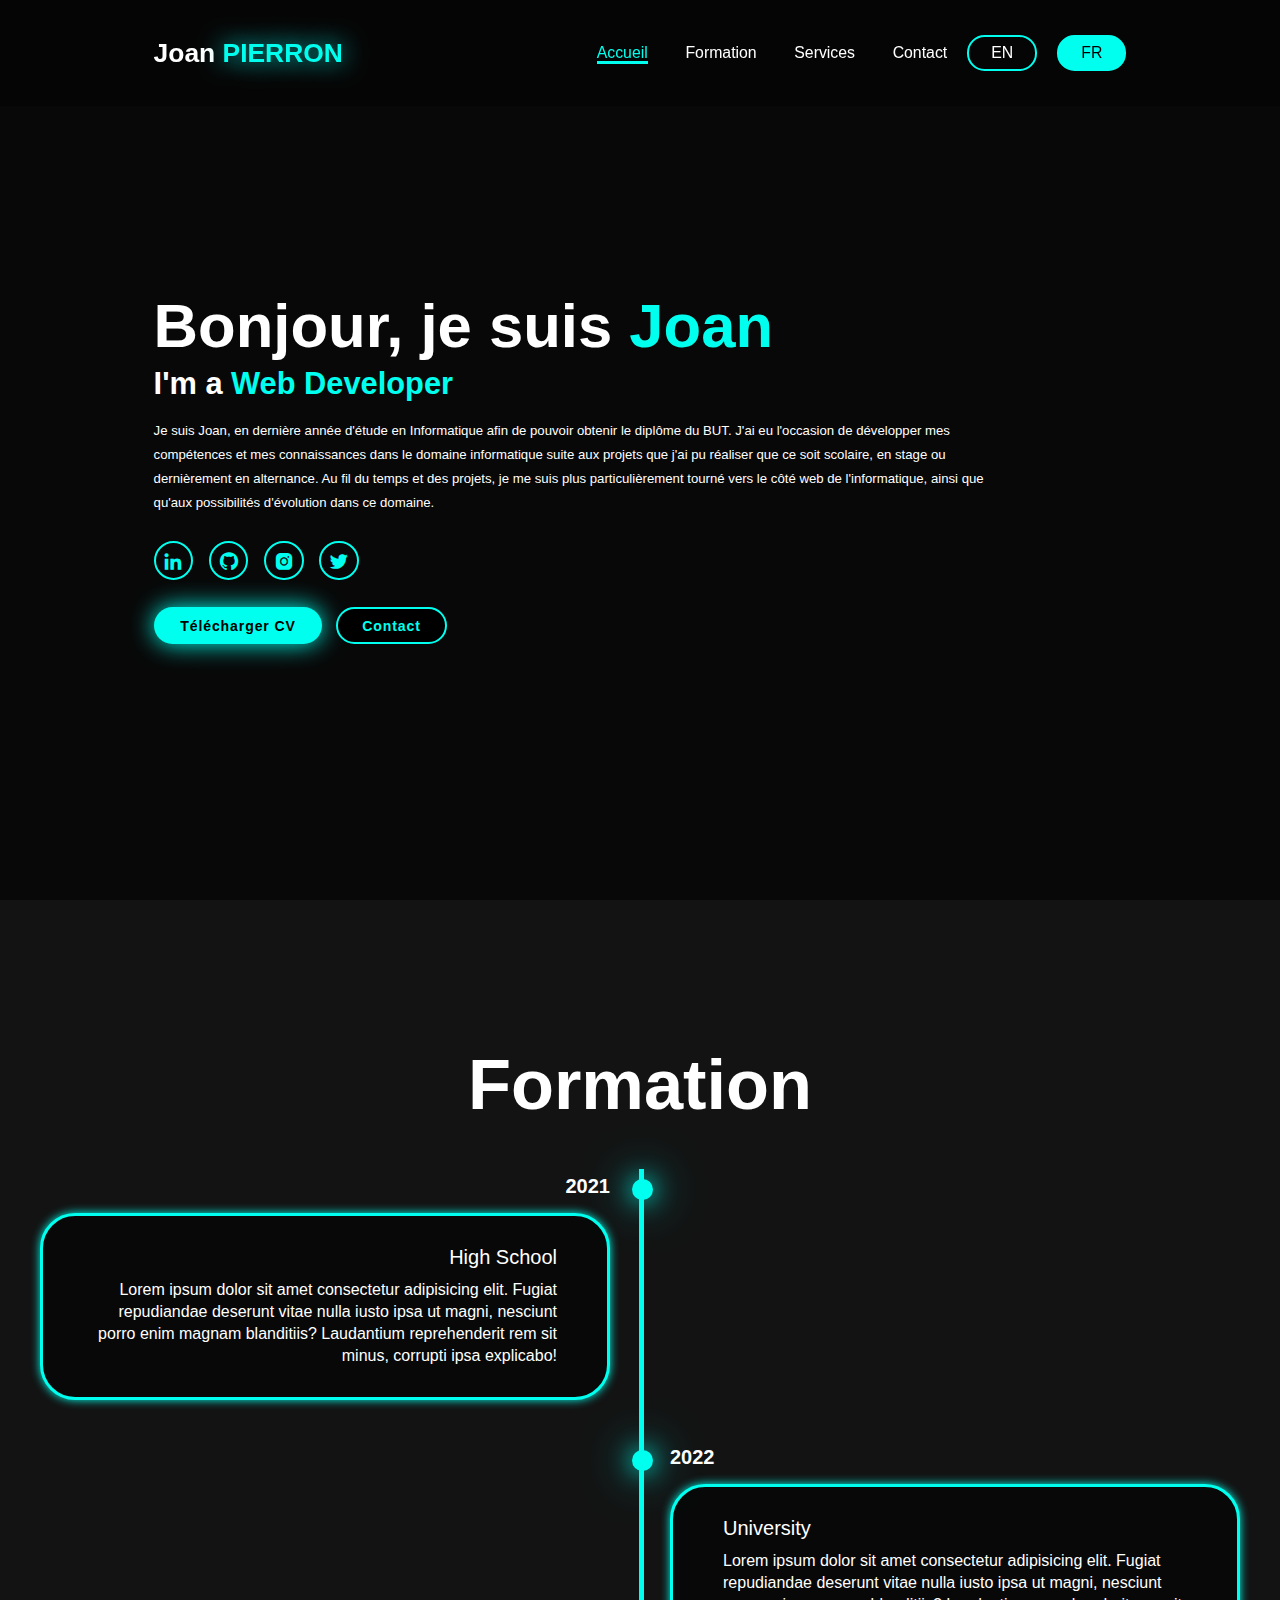
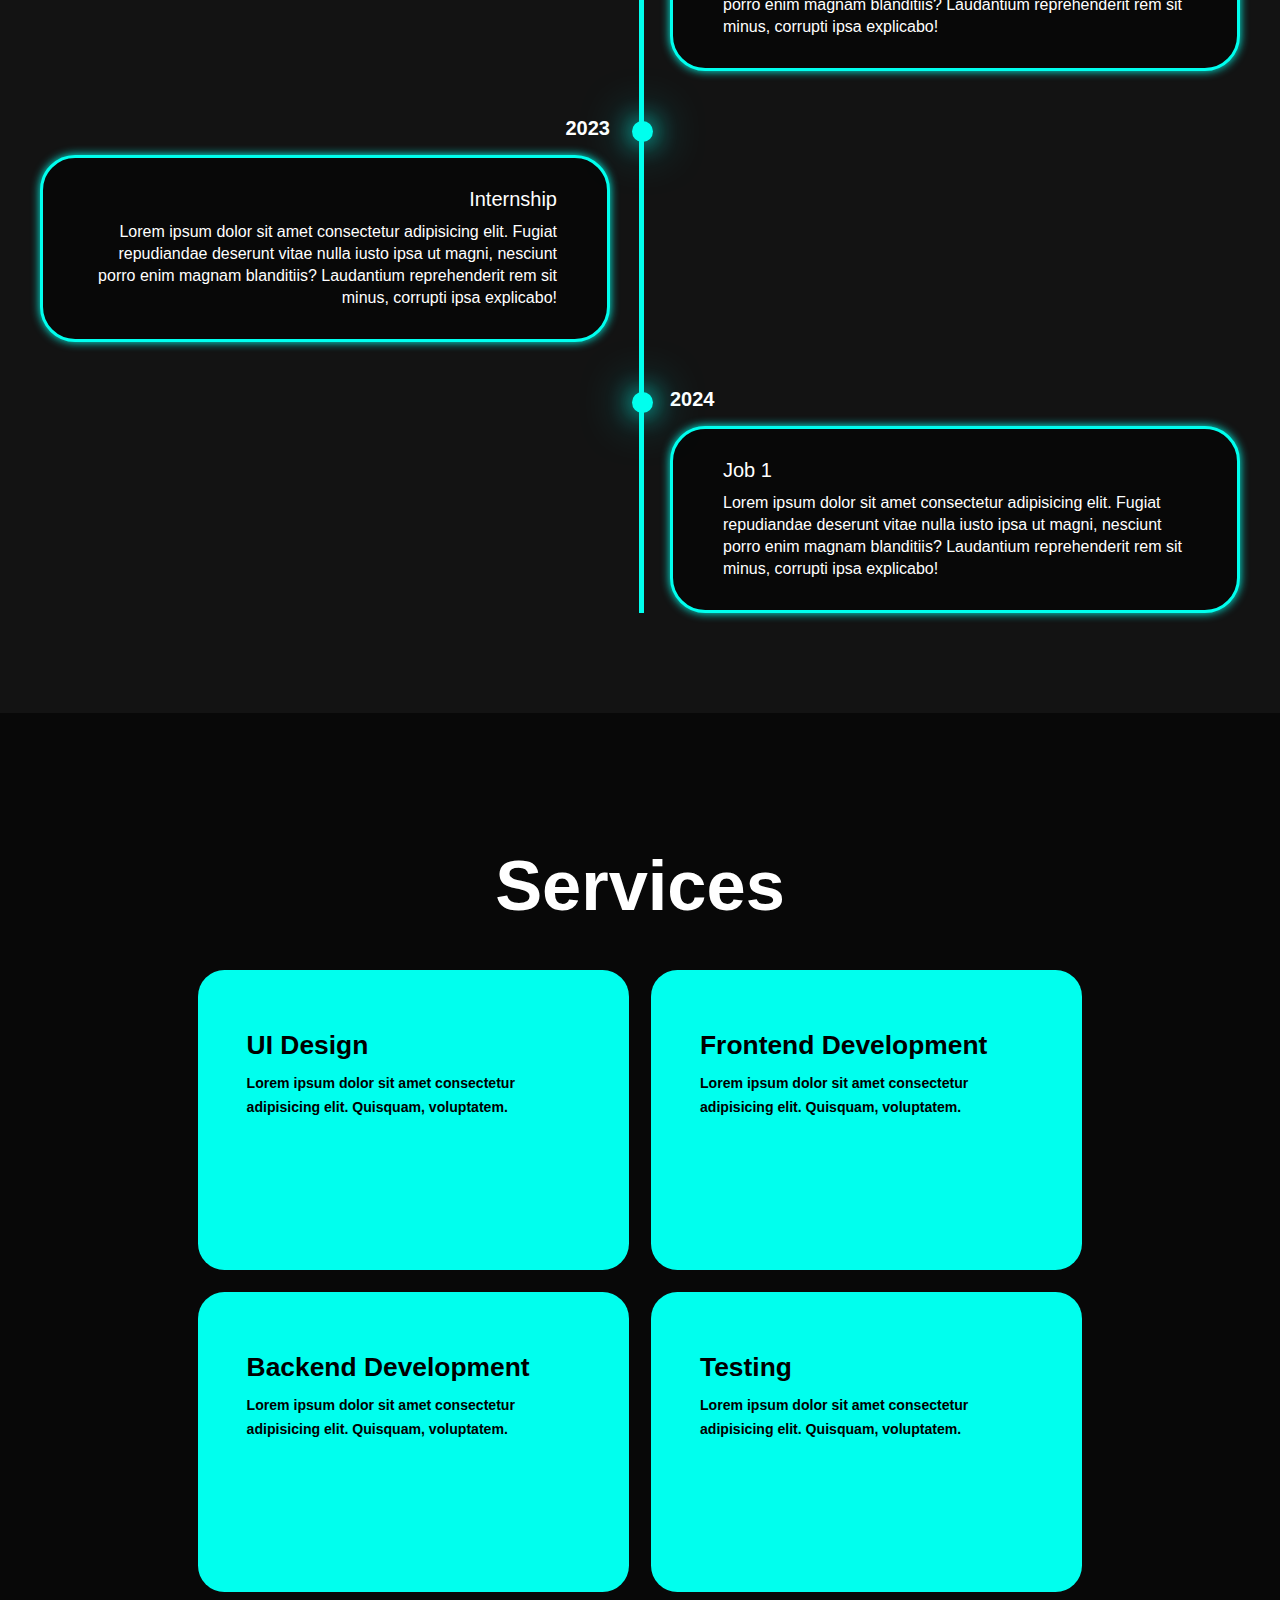
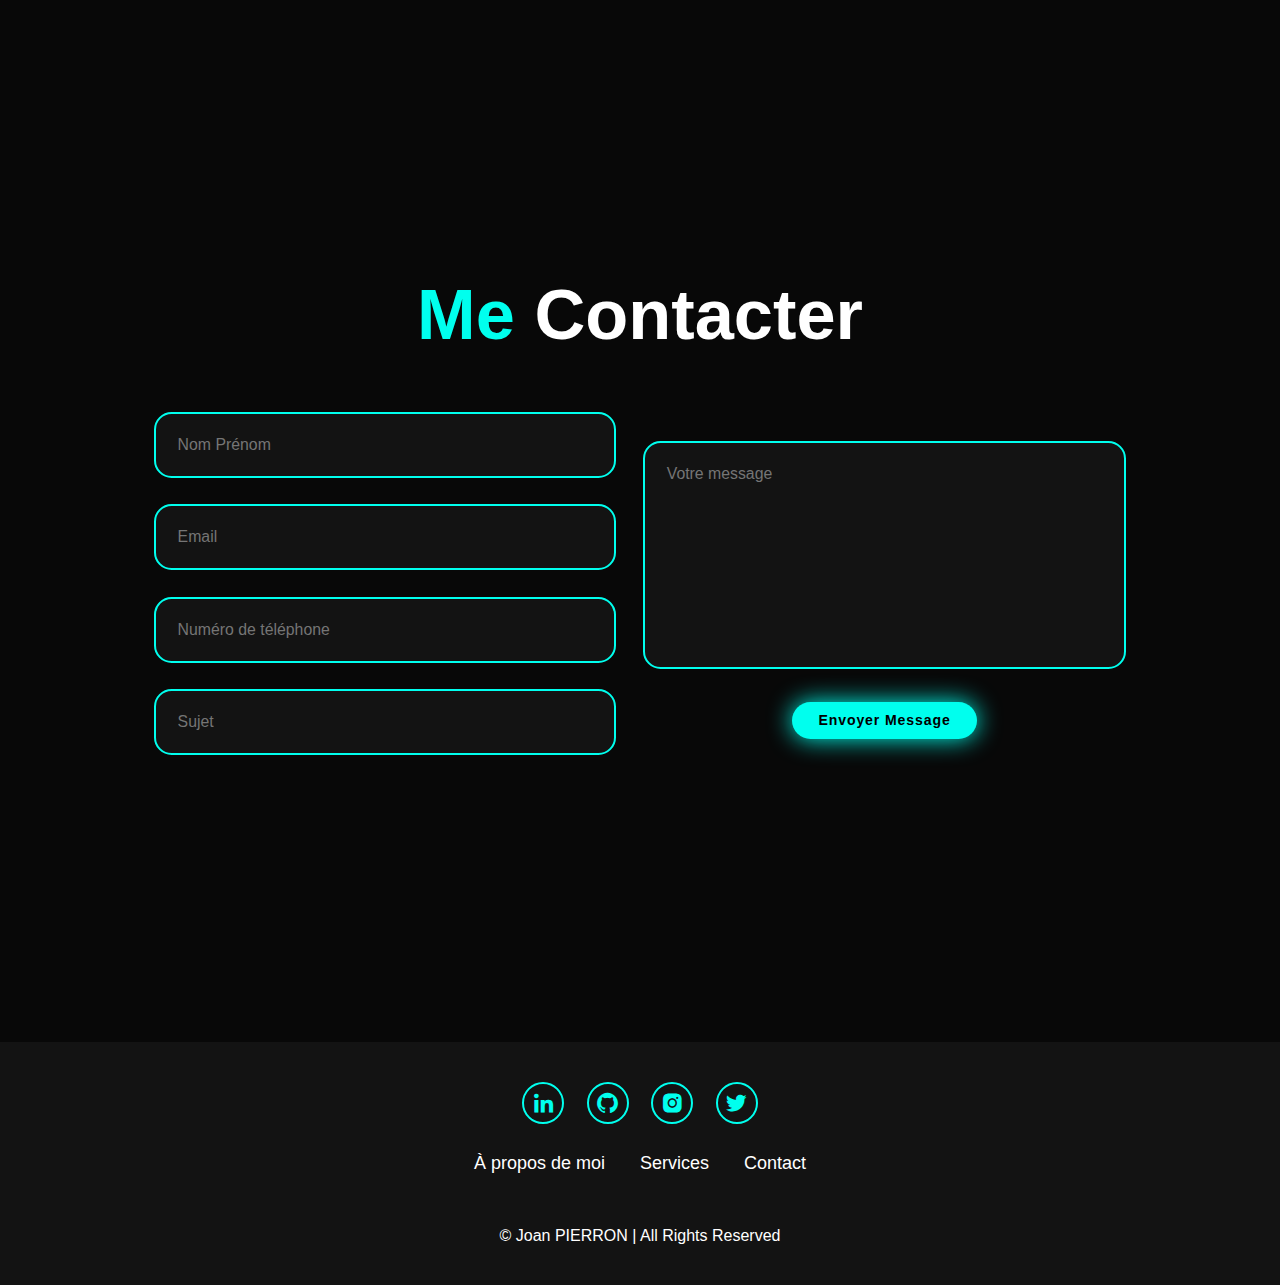
==== index-fr.html @ 2f76f4e3 "the portfolio" ====
<!DOCTYPE html>
<html lang="fr">
<head>
    <meta charset="UTF-8">
    <meta name="viewport" content="width=device-width, initial-scale=1.0">
    <title>Portfolio Joan PIERRON</title>
    <link rel="stylesheet" href="style.css">
    <link href='https://unpkg.com/boxicons@2.1.4/css/boxicons.min.css' rel='stylesheet'>
</head>
<body>

    <header class="header">
        <a href="#home" class="logo">Joan <span>PIERRON</span></a>

        <i class='bx bx-menu' id="menu-icon"></i>

        <nav class="navbar">
            <a href="#home" class="active">Accueil</a>
            <a href="#education">Formation</a>
            <a href="#services">Services</a>
            <a href="#contact">Contact</a>
            <button id="toggleLanguageEN" class="inactive-lang">EN</button>
            <button id="toggleLanguageFR" class="active-lang">FR</button>
        </nav>
    </header>

    <section class="home" id="home">
        <div class="home-content">
            <h1>Bonjour, je suis <span>Joan</span></h1>
            <h3 class="text-animation">I'm a <span></span></h3>
            <p>Je suis Joan, en dernière année d'étude en Informatique afin de pouvoir obtenir le diplôme du BUT. J'ai eu l'occasion de développer mes compétences et mes connaissances dans le domaine informatique suite aux projets que j'ai pu réaliser que ce soit scolaire, en stage ou dernièrement en alternance. Au fil du temps et des projets, je me suis plus particulièrement tourné vers le côté web de l'informatique, ainsi que qu'aux possibilités d'évolution dans ce domaine. </p>
            <div class="social-icons">
                <a href="#"><i class='bx bxl-linkedin' ></i></a>
                <a href="#"><i class='bx bxl-github' ></i></a>
                <a href="#"><i class='bx bxl-instagram-alt' ></i></a>
                <a href="#"><i class='bx bxl-twitter' ></i></a>
            </div>

            <div class="btn-group">
                <a href="#" class="btn">Télécharger CV</a>
                <a href="#Contact" class="btn">Contact</a>
            </div>
        </div>
            <div class="home-img">
                <img src="moi2.png" alt="">
            </div>
    </section>

    <section class="education" id="education">
        <h2 class="heading">Formation</h2>

        <div class="timeline-items">

            <div class="timeline-item">
                <div class="timeline-dot"></div>
                    <div class="timeline-date">2021</div>
                    <div class="timeline-content">
                        <h3>High School</h3>
                        <p>Lorem ipsum dolor sit amet consectetur adipisicing elit. Fugiat repudiandae deserunt vitae nulla iusto ipsa ut magni, nesciunt porro enim magnam blanditiis? Laudantium reprehenderit rem sit minus, corrupti ipsa explicabo!</p>
                    </div>

            </div>

            <div class="timeline-item">
                <div class="timeline-dot"></div>
                    <div class="timeline-date">2022</div>
                    <div class="timeline-content">
                        <h3>University</h3>
                        <p>Lorem ipsum dolor sit amet consectetur adipisicing elit. Fugiat repudiandae deserunt vitae nulla iusto ipsa ut magni, nesciunt porro enim magnam blanditiis? Laudantium reprehenderit rem sit minus, corrupti ipsa explicabo!</p>
                    </div>
               
            </div>

            <div class="timeline-item">
                <div class="timeline-dot"></div>
                    <div class="timeline-date">2023</div>
                    <div class="timeline-content">
                        <h3>Internship</h3>
                        <p>Lorem ipsum dolor sit amet consectetur adipisicing elit. Fugiat repudiandae deserunt vitae nulla iusto ipsa ut magni, nesciunt porro enim magnam blanditiis? Laudantium reprehenderit rem sit minus, corrupti ipsa explicabo!</p>
                    </div>
               
            </div>

            <div class="timeline-item">
                <div class="timeline-dot"></div>
                    <div class="timeline-date">2024</div>
                    <div class="timeline-content">
                        <h3>Job 1</h3>
                        <p>Lorem ipsum dolor sit amet consectetur adipisicing elit. Fugiat repudiandae deserunt vitae nulla iusto ipsa ut magni, nesciunt porro enim magnam blanditiis? Laudantium reprehenderit rem sit minus, corrupti ipsa explicabo!</p>
                    </div>
               
            </div>
        </div>
    </section>

    <section class="services" id="services">
        <h2 class="heading">Services</h2>

        <div class="services-container">
            <div class="service-box">
                <div class="service-info">
                    <h4>UI Design</h4>
                    <p>Lorem ipsum dolor sit amet consectetur adipisicing elit. Quisquam, voluptatem.</p>
                </div>
            </div>

            <div class="service-box">
                <div class="service-info">
                    <h4>Frontend Development</h4>
                    <p>Lorem ipsum dolor sit amet consectetur adipisicing elit. Quisquam, voluptatem.</p>
                </div>
            </div>

            <div class="service-box">
                <div class="service-info">
                    <h4>Backend Development</h4>
                    <p>Lorem ipsum dolor sit amet consectetur adipisicing elit. Quisquam, voluptatem.</p>
                </div>
            </div>

            <div class="service-box">
                <div class="service-info">
                    <h4>Testing</h4>
                    <p>Lorem ipsum dolor sit amet consectetur adipisicing elit. Quisquam, voluptatem.</p>
                </div>
            </div>
    </section>

    <section class="contact" id="contact">
        <h2 class="heading"><span>Me</span> Contacter</h2>
        <form action="">
            <div class="input-group">
                <div class="input-box">
                    <input type="text" placeholder="Nom Prénom">
                    <input type="email" placeholder="Email">
                </div>
                <div class="input-box">
                    <input type="number" placeholder="Numéro de téléphone">
                    <input type="text" placeholder="Sujet">
                </div>
            </div>

            <div class="input-group-2">
                <textarea name="" id="" cols="30" rows="10" placeholder="Votre message"></textarea>
                <input type="submit" value="Envoyer Message" class="btn">
            </div>
        </form>
    </section>

    <footer class="footer">
        <div class="social">
            <a href="#"><i class='bx bxl-linkedin' ></i></a>
            <a href="#"><i class='bx bxl-github' ></i></a>
            <a href="#"><i class='bx bxl-instagram-alt' ></i></a>
            <a href="#"><i class='bx bxl-twitter' ></i></a>
        </div>
        
        <ul class="list">
            <li>
                <a href="#">À propos de moi</a>
            </li>
            <li>
                <a href="#">Services</a>
            </li>
            <li>
                <a href="#">Contact</a>
            </li>
        </ul>
        <p class="copyright">
            © Joan PIERRON | All Rights Reserved
        </p>


    </footer>
    <script src="script.js"></script>
</body>
</html>
---- style.css ----
* {
    margin: 0;
    padding: 0;
    box-sizing: border-box;
    text-decoration: none;
    border: none;
    outline: none;
    scroll-behavior: smooth;
    font-family: "Poppins", sans-serif;
}
:root {
    --bg-color: #080808;
    --second-bg-color: #131313;
    --text-color: white;
    --main-color: #00ffee;
}
html {
    font-size: 60%;
    overflow-x: hidden;
}
body {
    background: var(--bg-color);
    color: var(--text-color);
}
.header {
    position: fixed;
    top: 0;
    left: 0;
    width: 100%;
    padding: 4rem 12% 4rem;
    background: rgba(0, 0, 0, 0.3);
    backdrop-filter: blur(10px);
    display: flex;
    justify-content: space-between;
    align-items: center;
    z-index: 5;
}
.logo {
    font-size: 3rem;
    font-weight: 800;
    color: var(--text-color);
    cursor: pointer;
    transition: 0.3s ease;
}
.logo:hover {
    transform: scale(1.1);
}
.logo span {
    text-shadow: 0 0 25px var(--main-color);
}
.navbar a {
    font-size: 1.8rem;
    color: var(--text-color);
    margin-left: 4rem;
    font-weight: 500;
    transition: 0.3s ease;
    border-bottom: 3px solid transparent;
}
.navbar a:hover, 
.navbar a.active {
    color: var(--main-color);
    border-bottom: 3px solid var(--main-color);
}
.navbar button {
    margin-left: 2rem;
}
.active-lang{
    font-size: 1.8rem;
    color: black;
    background: var(--main-color);
    border: 2px solid var(--main-color);
    padding: 0.8rem 2.5rem;
    border-radius: 2rem;
    transition: 0.3s ease;
}
.inactive-lang{
    font-size: 1.8rem;
    color: var(--text-color);
    background: transparent;
    border: 2px solid var(--main-color);
    padding: 0.8rem 2.5rem;
    border-radius: 2rem;
    cursor: pointer;
    transition: 0.3s ease;
}
#menu-icon {
    font-size: 3.6rem;
    color: var(--main-color);
    display: none;
}

section{
    min-height: 100vh;
    padding: 10rem 12% 10rem; 
}
.home {
    display: flex;
    justify-content: center;
    align-items: center;
    gap: 15rem;
}
.home-content {
    display: flex;
    flex-direction: column;
    align-items: baseline;
    text-align: left;
    justify-content: center;
    margin-top: 3rem;
}
span{
    color: var(--main-color);
}
.logo span{
    color: var(--main-color);
}
.home-content h3 {
    margin-bottom: 2rem;
    margin-top: 1rem;
    font-size: 3.5rem;
}
.home-content h1 {
    font-size: 7rem;
    font-weight: 700;
    margin-top: 1.5rem;
    line-height: 1;
}
.home-img {
    border-radius: 50%;
}
.home-img img {
    position: relative;
    top: 3rem;
    width: 32vw;
    border-radius: 50%;
    box-shadow: 0 0 25px var(--main-color);
    cursor: pointer;
    transition: 0.4s ease-in-out;
}

.home-img img:hover {
    box-shadow: 0 0 25px var(--main-color),
                0 0 50px var(--main-color), 
                0 0 100px var(--main-color);
}
.home-content p {
    font-size: 1.5rem;
    font-weight: 500;
    line-height: 1.8;
    max-width: 1000px;
}
.social-icons a {
    display: inline-flex;
    justify-content: center;
    align-items: center;
    width: 4.5rem;
    height: 4.5rem;
    background: transparent;
    border: 2px solid var(--main-color);
    border-radius: 50%;
    font-size: 2.5rem;
    color: var(--main-color);
    margin: 3rem 1.5rem 3rem 0;
    transition: 0.3s ease-in-out;
}
.social-icons a:hover {
    color: var(--text-color);
    transform: scale(1.3)translateY(-5px);
    box-shadow: 0 0 25px var(--main-color);
    background-color: var(--main-color);
}
.btn{
    display: inline-block;
    padding: 1rem 2.8rem;
    background: var(--main-color);
    box-shadow: 0 0 25px var(--main-color);
    border-radius: 4rem;
    font-size: 1.6rem;
    color: black;
    border: 2px solid transparent;
    letter-spacing: 0.1rem;
    font-weight: 600;
    transition: 0.3s ease-in-out;
    cursor: pointer;
}
.btn:hover{
    transform: scale(1.05);
    box-shadow: 0 0 50px var(--main-color),
}
.btn-group {
    display: flex;
    gap: 1.5rem;
    align-items: center;
}
.btn-group a:nth-of-type(2){
    background-color: black;
    color: var(--main-color);
    border: 2px solid var(--main-color);
    box-shadow: 0 0 25px transparent;
}
.btn-group a:nth-of-type(2):hover{
    box-shadow: 0 0 25px var(--main-color);
    background-color: var(--main-color);
    color: black;
}
.text-animation {
    font-size: 34px;
    font-weight: 600;
    min-width: 280px;
}
.text-animation span {
    position: relative;
}
.text-animation span::before {
    content: "Web Developer";
    color: var(--main-color);
    animation: words 20s infinite;
}
.text-animation span::after {
    content: "";
    background-color: var(--bg-color);
    position: absolute;
    width: calc(100%+8px);
    height: 100%;
    border-left: 3px solid var(--bg-color);
    right: -8px;
    animation: cursor 0.6s infinite, typing 20s steps(14) infinite;
}
@keyframes cursor{
    to{
        border-left: 2px solid var(--main-color);
    }
}
@keyframes words {
    0%,
    20%{
        content: "Frontend Designer";
    }
    21%,
    40%{
        content: "Web Designer";
    }
    41%,
    60%{
        content: "UI/UX Designer";
    }
    61%,
    80%{
        content: "Web Developer";
    }
    81%,
    100%{
        content: "Software Tester";
    }
}
@keyframes typing {
    10%,
    15%,
    30%,
    35%,
    50%,
    55%,
    70%,
    75%,
    90%,
    95%{
        width: 0;
    }
    5%,
    20%,
    25%,
    40%,
    45%,
    60%,
    65%,
    80%,
    85%{
        width: calc(100% + 8px);
    }
}
.heading{
    font-size: 8rem;
    text-align: center;
    margin: 5rem 0;
}
.education{
    padding: 100px 15px;
    background: var(--second-bg-color);
}
.education h2{
    margin-bottom: 5rem;
}
.timeline-items{
    max-width: 1200px;
    margin: auto;
    display: flex;
    flex-wrap: wrap;
    position: relative;
}
.timeline-items::before{
    content: "";
    position: absolute;
    width: 5px;
    height: 100%;
    background: var(--main-color);
    left: calc(50% - 1px);
}
.timeline-item{
    margin-bottom: 40px;
    width: 100%;
    position: relative;
}
.timeline-item:last-child{
    margin-bottom: 0;
}
.timeline-item:nth-child(odd){
    padding-right: calc(50% + 30px);
    text-align: right;
}
.timeline-item:nth-child(even){
    padding-left: calc(50% + 30px);
}
.timeline-dot{
    height: 21px;
    width: 21px;
    background-color: var(--main-color);
    box-shadow: 0 0 25px var(--main-color),
                0 0 50px var(--main-color);
    position: absolute;
    left: calc(50% - 8px);
    border-radius: 50%;
    top: 10px;
}
.timeline-date{
    font-size: 20px;
    font-weight: 800;
    color: white;
    margin: 6px 0 15px;
}
.timeline-content{
    background-color: var(--bg-color);
    border: 3px solid var(--main-color);
    padding: 30px 50px;
    border-radius: 4rem;
    box-shadow: 0 0 10px var(--main-color);
    cursor: pointer;
    transition: 0.3s ease-in-out;
}
.timeline-content:hover{
    transform: scale(1.05);
    box-shadow: 0 0 25px var(--main-color);
}
.timeline-content h3{
    font-size: 20px;
    color: white;
    margin: 0 0 10px;
    font-weight: 500;
}
.timeline-content p{
    font-size: 16px;
    color: white;
    font-weight: 300;
    line-height: 22px;
}

::-webkit-scrollbar{
    width: 15px;
}
::-webkit-scrollbar-thumb{
    background-color: var(--main-color);
}
::-webkit-scrollbar-track{
    background-color: var(--bg-color);
    width: 50px;
}
.services{
    background: var(--bg-color);
    color: black;
}
.services h2{
    margin-bottom: 5rem;
    color: white;
}
.services-container{
    display: grid;
    grid-template-columns: repeat(2,1fr);
    align-items: center;
    gap: 2.5rem;
}
.service-box{
    background-color: var(--main-color);
    height: 300px;
    border-radius: 3rem;
    border: 5px solid transparent;
    cursor: pointer;
    transition: 0.4s ease-in-out;
}
.service-box:hover{
    background: white;
    color: black;
    border: 5px solid var(--main-color);
    transform: scale(1.03);
}
.service-box .service-info{
    display: flex;
    flex-direction: column;
    text-align: left;
    max-height: 200px;
    justify-content: left;
    align-items: baseline;
    padding: 5rem 5rem;
}
.service-box h4{
    font-size: 3rem;
    font-weight: 800;
    line-height: 2;
}
.service-info p{
    font-size: 1.6rem;
    font-weight: 600;
    max-height: 100px;
    line-height: 1.7;
    margin: auto;
}
.contact{
    background-color: var(--bg-color);
}
.contact h2{
    margin-bottom: 3rem;
    color: white;
}
.contact form{
    display: flex;
    align-items: center;
    justify-content: center;
    gap: 3rem;
    margin: 5rem auto;
    text-align: center;
}
.contact form .input-box{
    display: flex;
    justify-content: center;
    flex-wrap: wrap;
}
.contact form .input-box input,
.contact form textarea{
    width: 100%;
    padding: 2.5rem;
    font-size: 1.8rem;
    color: var(--text-color);
    background: var(--second-bg-color);
    border-radius: 2rem;
    border: 2px solid var(--main-color);
    margin: 1.5rem 0;
    resize: none;
}
.contact form .btn{
    margin-top: 2rem;
}
.footer{
    position: relative;
    bottom: 0;
    width: 100%;
    padding: 40px 0;
    background-color: var(--second-bg-color);
}
.footer .social{
    text-align: center;
    padding-bottom: 25px;
    color: var(--main-color);
}
.footer .social a{
    font-size: 25px;
    color: var(--main-color);
    border: 2px solid var(--main-color);
    width: 42px;
    height: 42px;
    line-height: 42px;
    display: inline-block;
    text-align: center;
    border-radius: 50%;
    margin: 0 10px;
    transition: 0.3s ease-in-out;
}
.footer .social a:hover{
    transform: scale(1.2)translateY(-10px);
    background-color: var(--main-color);
    color: black;
    box-shadow: 0 0 25px var(--main-color);
}
.footer ul{
    margin-top: 0;
    padding: 0;
    font-size: 18px;
    line-height: 1.6;
    margin-bottom: 0;
    text-align: center;
}
.footer ul li a{
    color: white;
    border-bottom: 3px solid transparent;
    transition: 0.3s ease-in-out;
}
.footer ul li a:hover{
    border-bottom: 3px solid var(--main-color);
}
.footer ul li{
    display: inline-block;
    padding: 0 15px;
}
.footer .copyright{
    margin-top: 50px;
    text-align: center;
    font-size: 16px;
    color: white;
}

@media(max-width:1285px){
    html{
        font-size: 55%;
    }
    .services-container{
        padding-bottom: 7rem;
        grid-template-columns: repeat(2,1fr);
        margin: 0 5rem;
    }
}
@media(max-width:991px){
    header{
        padding: 2rem 3%;
    }
    section{
        padding: 10rem 3% 2rem;
    }
    .timeline-items::before{
        left: 7px;
    }
    .timeline-item:nth-child(odd){
        padding-right: 0;
        text-align: left;
    }
    .timeline-item:nth-child(odd),
    .timeline-item:nth-child(even){
        padding-left: 37px;
    }
    .timeline-dot{
        left: 0;
    }
    .services{
        padding-bottom: 7rem;
    }
    .contact form{
        flex-direction: column;
    }
    .footer{
        padding: 2rem 3%;
    }
}
@media(max-width:895px){
    #menu-icon{
        display: block;
    }
    .navbar{
        position: absolute;
        top: 100%;
        right: 0;
        width: 50%;
        padding: 1rem 3%;
        background: rgba(0, 0, 0, 0.8);
        backdrop-filter: blur(20px);
        border-bottom-left-radius: 2rem;
        border-left: 2px solid var(--main-color);
        border-bottom: 2px solid var(--main-color);
        display: none;
    }
    .navbar.active{
        display: block;
    }
    .navbar a{
        display: block;
        font-size: 2rem;
        margin: 3rem 0;
        color: white;
    }
    .home{
        flex-direction: column-reverse;
        margin: 5rem 4rem;
    }
    .home-content h3{
        font-size: 2.6rem;
    }
    .home-content h1{
        font-size: 8rem;
        margin-top: 3rem;
    }
    .home-content p{
        max-width: 600px;
        margin: 0 auto;
    }
    .home-img img{
        width: 56vw;
    }
    .services h2{
        margin-bottom: 3rem;
    }
    .services-container{
        grid-template-columns: repeat(1,1fr);
    }
}
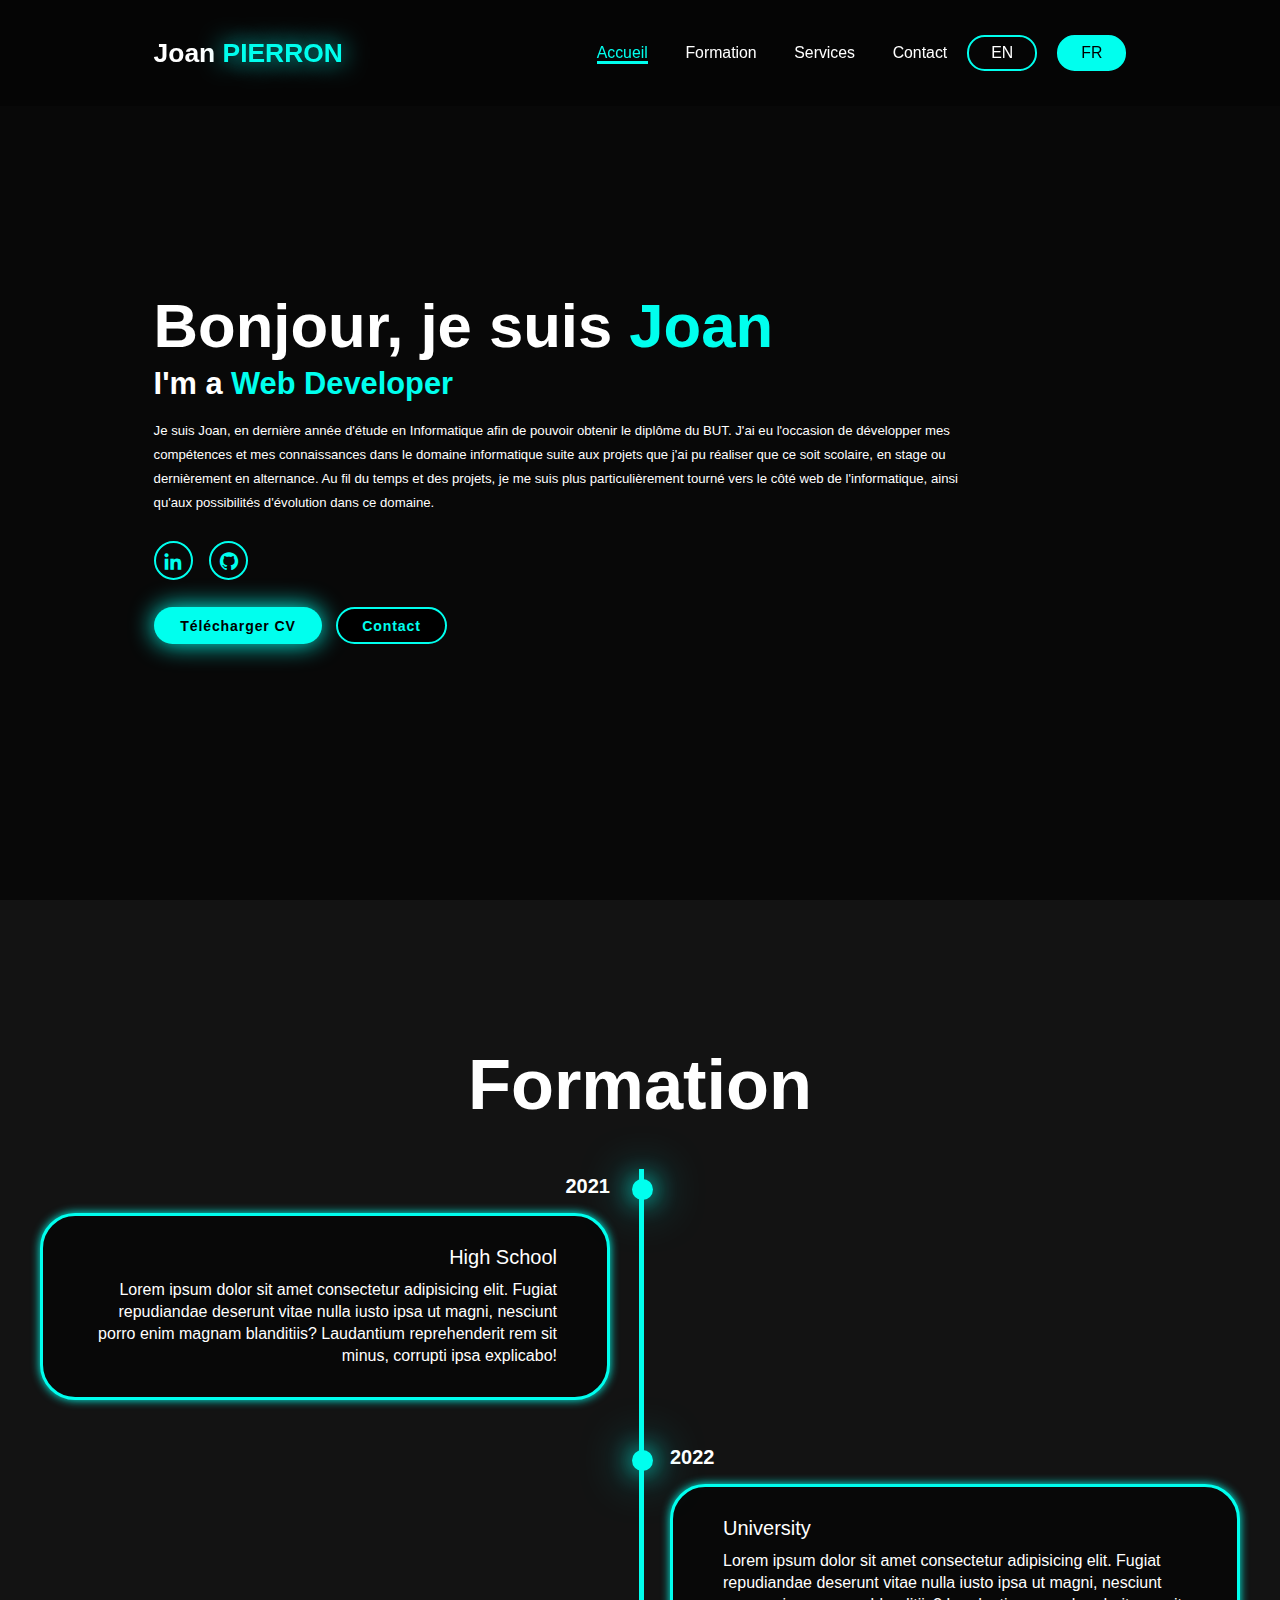
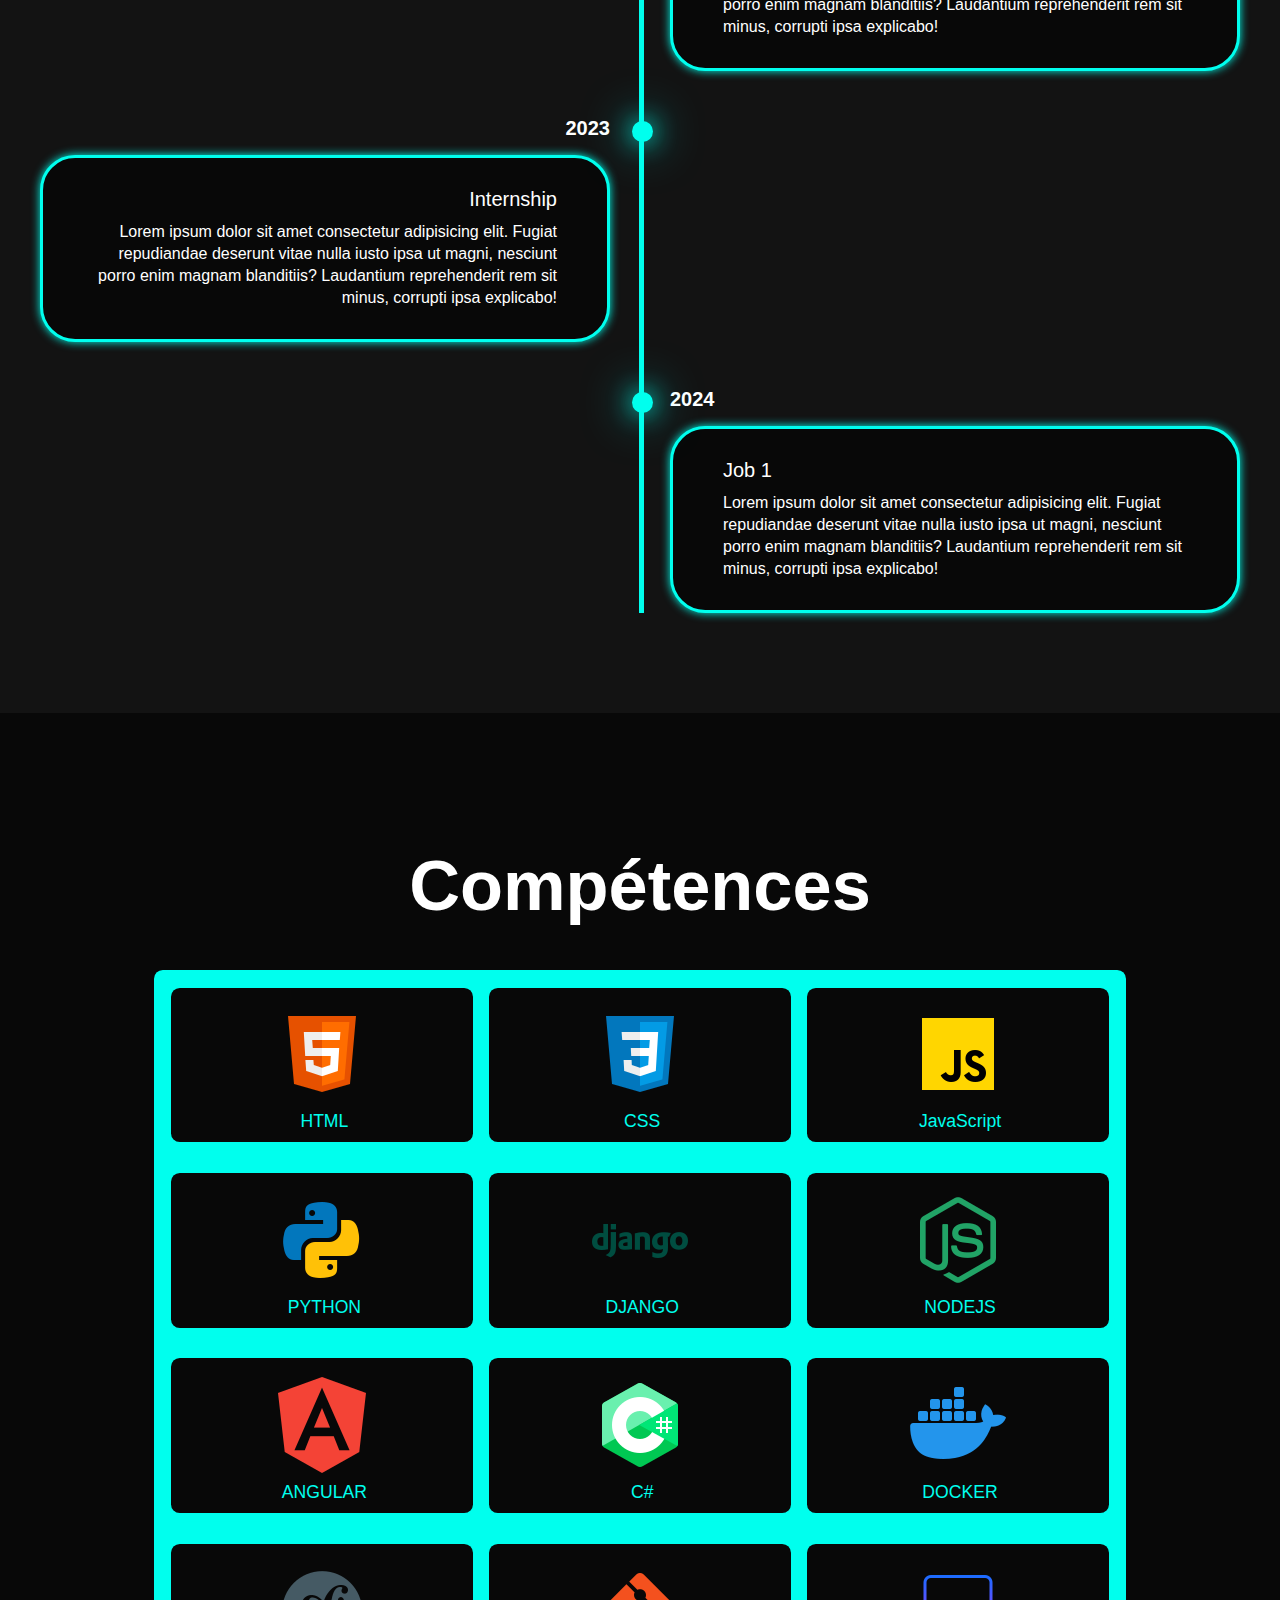
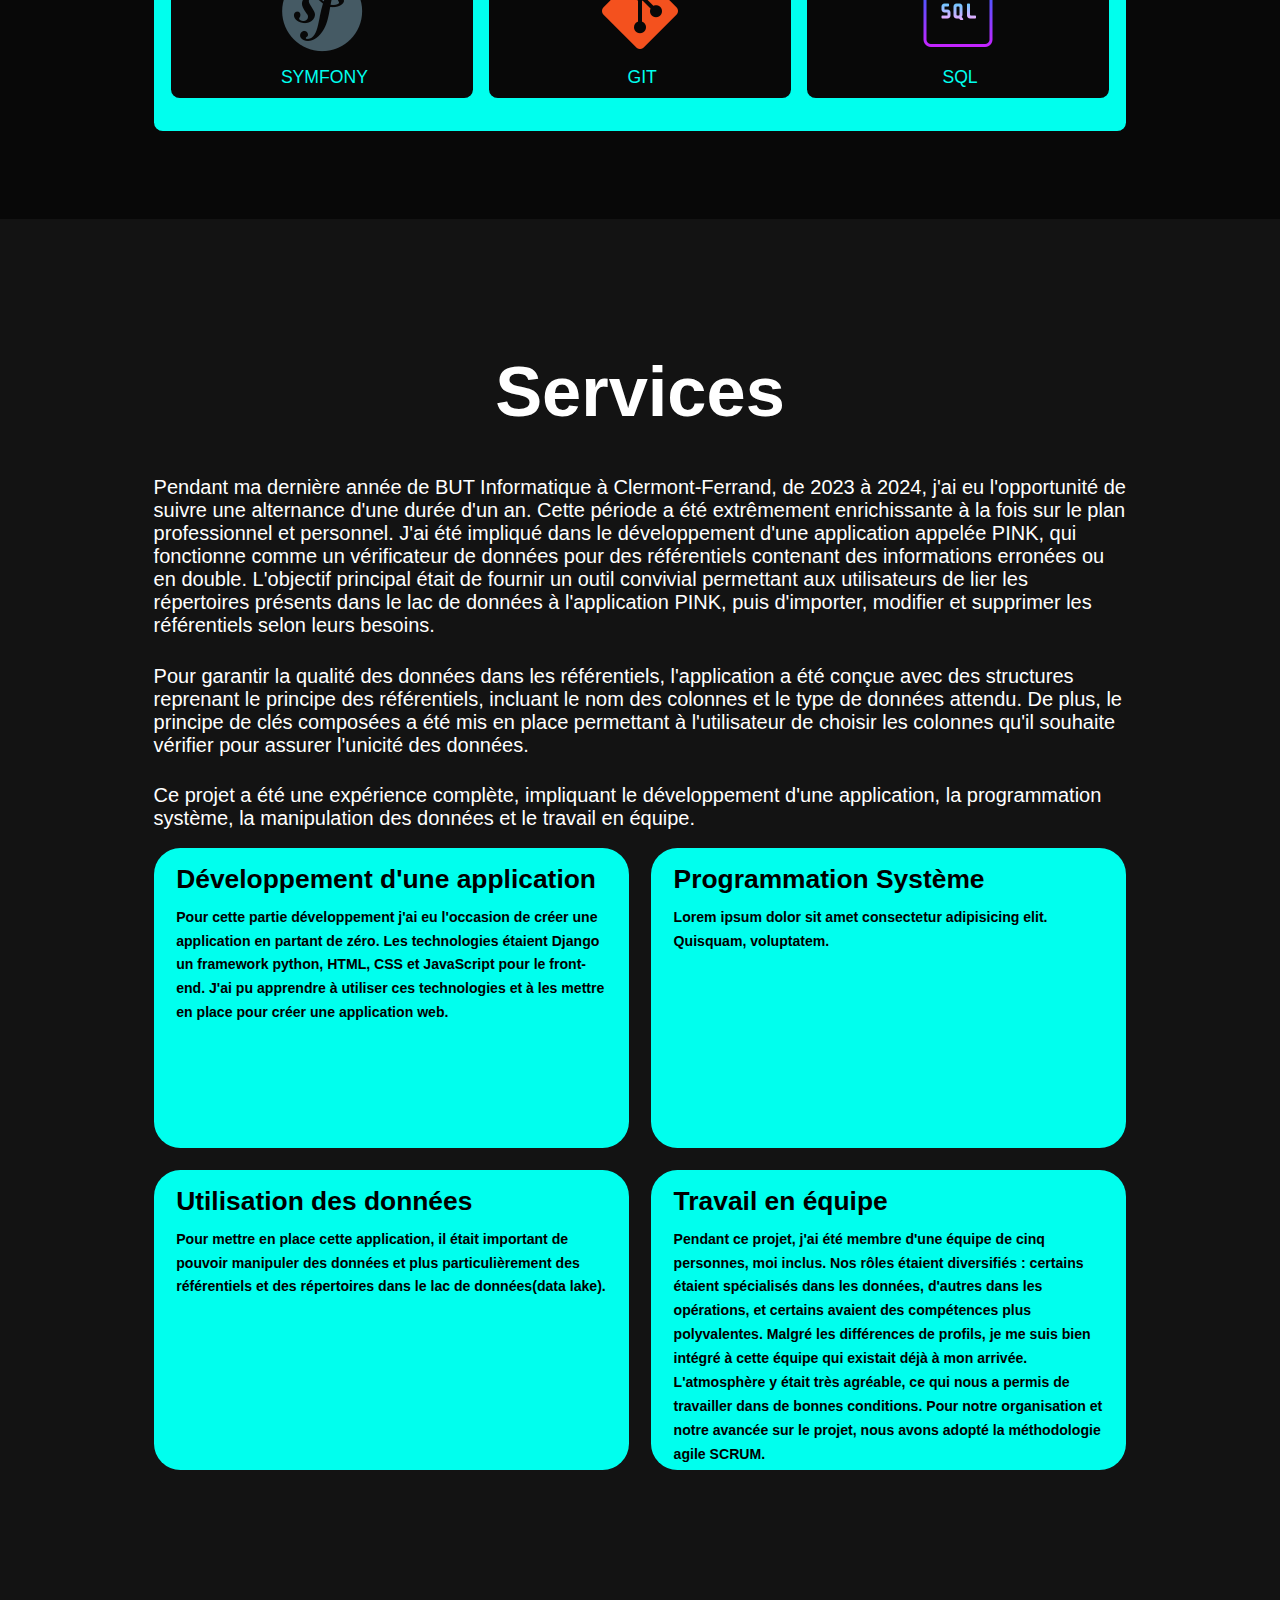
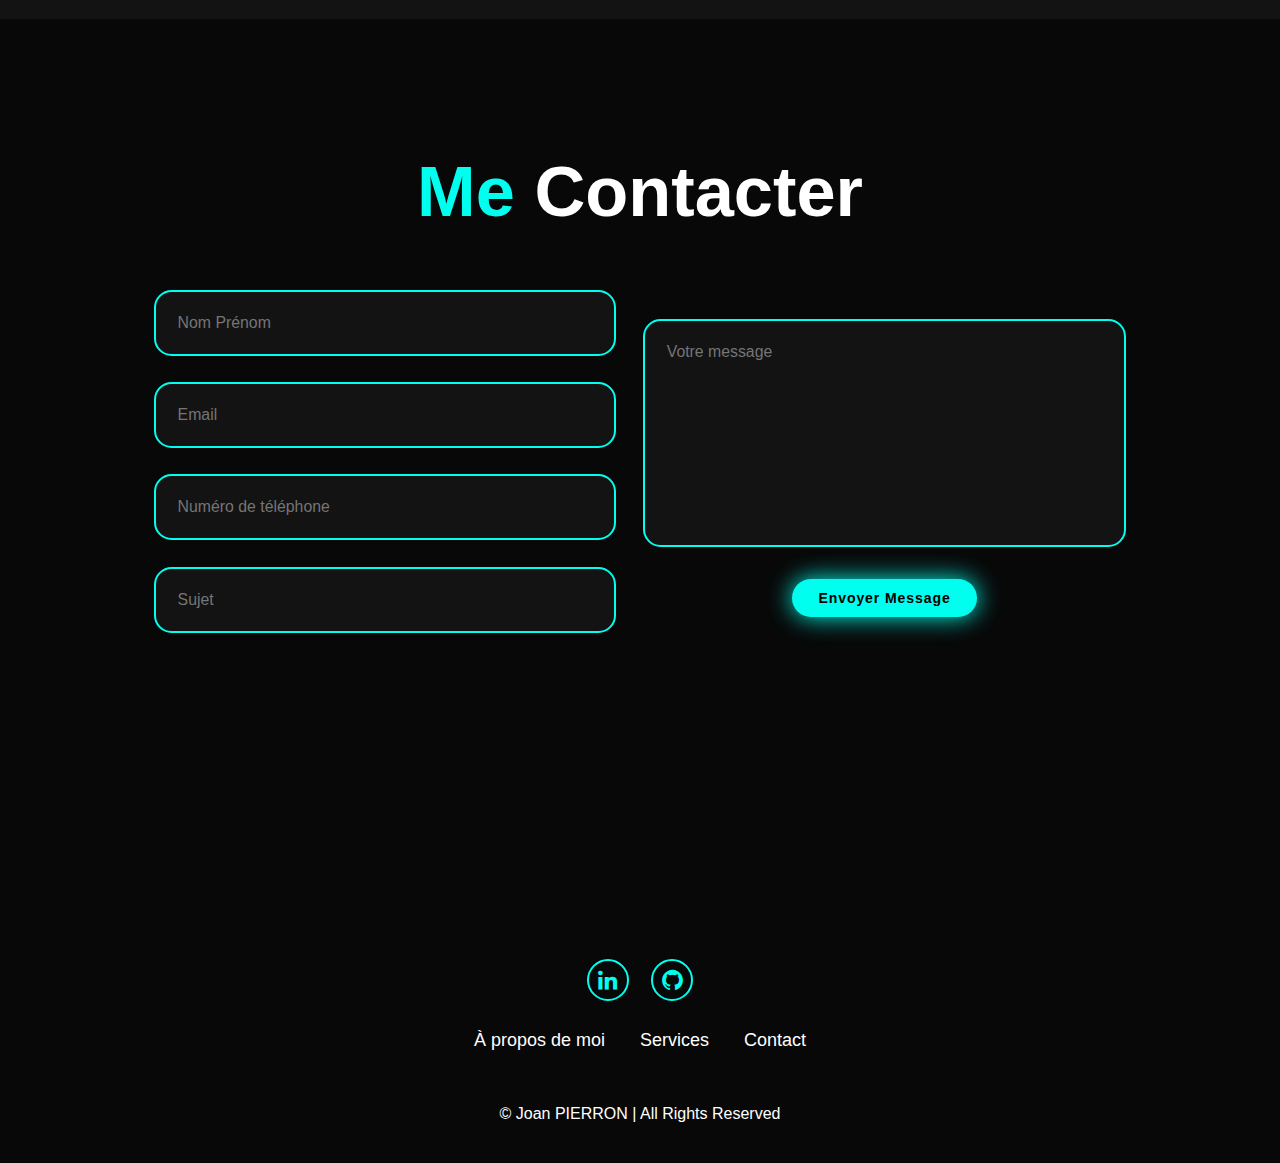
==== commit d3612166: "Gros changement" ====
--- a/index-fr.html
+++ b/index-fr.html
@@ -28,16 +28,14 @@
         <div class="home-content">
             <h1>Bonjour, je suis <span>Joan</span></h1>
             <h3 class="text-animation">I'm a <span></span></h3>
-            <p>Je suis Joan, en dernière année d'étude en Informatique afin de pouvoir obtenir le diplôme du BUT. J'ai eu l'occasion de développer mes compétences et mes connaissances dans le domaine informatique suite aux projets que j'ai pu réaliser que ce soit scolaire, en stage ou dernièrement en alternance. Au fil du temps et des projets, je me suis plus particulièrement tourné vers le côté web de l'informatique, ainsi que qu'aux possibilités d'évolution dans ce domaine. </p>
+            <p>Je suis Joan, en dernière année d'étude en Informatique afin de pouvoir obtenir le diplôme du BUT. J'ai eu l'occasion de développer mes compétences et mes connaissances dans le domaine informatique suite aux projets que j'ai pu réaliser que ce soit scolaire, en stage ou dernièrement en alternance. Au fil du temps et des projets, je me suis plus particulièrement tourné vers le côté web de l'informatique, ainsi qu'aux possibilités d'évolution dans ce domaine. </p>
             <div class="social-icons">
                 <a href="#"><i class='bx bxl-linkedin' ></i></a>
                 <a href="#"><i class='bx bxl-github' ></i></a>
-                <a href="#"><i class='bx bxl-instagram-alt' ></i></a>
-                <a href="#"><i class='bx bxl-twitter' ></i></a>
             </div>
 
             <div class="btn-group">
-                <a href="#" class="btn">Télécharger CV</a>
+                <a href="CV.pdf" class="btn" download="PIERRON_CV">Télécharger CV</a>
                 <a href="#Contact" class="btn">Contact</a>
             </div>
         </div>
@@ -93,55 +91,158 @@
         </div>
     </section>
 
+    <section class="skills">
+        <h2 class="heading">Compétences</h2>
+        <div class="container">
+            <div class="row" id="skillsContainer">
+                <div class="bar">
+                    <div class="info">
+                        <img src="html.png" alt="">
+                        <span>HTML</span>
+                    </div>
+                </div>
+                <div class="bar">
+                    <div class="info">
+                        <img src="css.png" alt="">
+                        <span>CSS</span>
+                    </div>
+                </div>
+                <div class="bar">
+                    <div class="info">
+                        <img src="js.png" alt="">
+                        <span>JavaScript</span>
+                    </div>
+                </div>
+                <div class="bar">
+                    <div class="info">
+                        <img src="python.png" alt="">
+                        <span>PYTHON</span>
+                    </div>
+                </div>
+                <div class="bar">
+                    <div class="info">
+                        <img src="django.png" alt="">
+                        <span>DJANGO</span>
+                    </div>
+                </div>
+                <div class="bar">
+                    <div class="info">
+                        <img src="nodejs.png" alt="">
+                        <span>NODEJS</span>
+                    </div>
+                </div>
+                <div class="bar">
+                    <div class="info">
+                        <img src="angular.png" alt="">
+                        <span>ANGULAR</span>
+                    </div>
+                </div>
+                <div class="bar">
+                    <div class="info">
+                        <img src="csharp.png" alt="">
+                        <span>C#</span>
+                    </div>
+                </div>
+                <div class="bar">
+                    <div class="info">
+                        <img src="docker.png" alt="">
+                        <span>DOCKER</span>
+                    </div>
+                </div>
+                <div class="bar">
+                    <div class="info">
+                        <img src="symfony.png" alt="">
+                        <span>SYMFONY</span>
+                    </div>
+                </div>
+                <div class="bar">
+                    <div class="info">
+                        <img src="git.png" alt="">
+                        <span>GIT</span>
+                    </div>
+                </div>
+                <div class="bar">
+                    <div class="info">
+                        <img src="sql.png" alt="">
+                        <span>SQL</span>
+                    </div>
+                </div>
+            </div>
+        </div>
+    </section>
+
+
     <section class="services" id="services">
         <h2 class="heading">Services</h2>
+        <p class="context-work-study">Pendant ma dernière année de BUT Informatique à Clermont-Ferrand, de 2023 à 2024, j'ai eu l'opportunité de suivre une alternance d'une durée d'un an. 
+            Cette période a été extrêmement enrichissante à la fois sur le plan professionnel et personnel. 
+            J'ai été impliqué dans le développement d'une application appelée PINK, qui fonctionne comme un vérificateur de données pour des référentiels contenant des informations erronées ou en double. 
+            L'objectif principal était de fournir un outil convivial permettant aux utilisateurs de lier les répertoires présents dans le lac de données à l'application PINK, puis d'importer, modifier et supprimer les référentiels selon leurs besoins.
+        </p>
+        <br>
+        <p class="context-work-study">
+            Pour garantir la qualité des données dans les référentiels, l'application a été conçue avec des structures reprenant le principe des référentiels, incluant le nom des colonnes et le type de données attendu. 
+            De plus, le principe de clés composées a été mis en place permettant à l'utilisateur de choisir les colonnes qu'il souhaite vérifier pour assurer l'unicité des données.
+        </p>
+        <br>
+        <p class="context-work-study">
+            Ce projet a été une expérience complète, impliquant le développement d'une application, la programmation système, la manipulation des données et le travail en équipe.
+        </p>
 
         <div class="services-container">
             <div class="service-box">
                 <div class="service-info">
-                    <h4>UI Design</h4>
+                    <h4>Développement d'une application</h4>
+                    <p>Pour cette partie développement j'ai eu l'occasion de créer une application en partant de zéro. Les technologies étaient Django un framework python,
+                        HTML, CSS et JavaScript pour le front-end. J'ai pu apprendre à utiliser ces technologies et à les mettre en place pour créer une application web.
+                    </p>
+                </div>
+            </div>
+
+            <div class="service-box">
+                <div class="service-info">
+                    <h4>Programmation Système</h4>
                     <p>Lorem ipsum dolor sit amet consectetur adipisicing elit. Quisquam, voluptatem.</p>
                 </div>
             </div>
 
             <div class="service-box">
                 <div class="service-info">
-                    <h4>Frontend Development</h4>
-                    <p>Lorem ipsum dolor sit amet consectetur adipisicing elit. Quisquam, voluptatem.</p>
-                </div>
-            </div>
-
-            <div class="service-box">
-                <div class="service-info">
-                    <h4>Backend Development</h4>
-                    <p>Lorem ipsum dolor sit amet consectetur adipisicing elit. Quisquam, voluptatem.</p>
-                </div>
-            </div>
-
-            <div class="service-box">
-                <div class="service-info">
-                    <h4>Testing</h4>
-                    <p>Lorem ipsum dolor sit amet consectetur adipisicing elit. Quisquam, voluptatem.</p>
+                    <h4>Utilisation des données</h4>
+                    <p>Pour mettre en place cette application, il était important de pouvoir manipuler des données et plus particulièrement des référentiels et des répertoires
+                        dans le lac de données(data lake).
+                    </p>
+                </div>
+            </div>
+
+            <div class="service-box">
+                <div class="service-info">
+                    <h4>Travail en équipe</h4>
+                    <p>Pendant ce projet, j'ai été membre d'une équipe de cinq personnes, moi inclus. 
+                        Nos rôles étaient diversifiés : certains étaient spécialisés dans les données, d'autres dans les opérations, et certains avaient des compétences plus polyvalentes. 
+                        Malgré les différences de profils, je me suis bien intégré à cette équipe qui existait déjà à mon arrivée. L'atmosphère y était très agréable, ce qui nous a permis de travailler dans de bonnes conditions.
+                        Pour notre organisation et notre avancée sur le projet, nous avons adopté la méthodologie agile SCRUM.
+                    </p>
                 </div>
             </div>
     </section>
 
     <section class="contact" id="contact">
         <h2 class="heading"><span>Me</span> Contacter</h2>
-        <form action="">
+        <form action="https://formspree.io/f/xkndyeyb" method="POST">
             <div class="input-group">
                 <div class="input-box">
-                    <input type="text" placeholder="Nom Prénom">
-                    <input type="email" placeholder="Email">
+                    <input type="text" placeholder="Nom Prénom" name="Nom_Prenom" required>
+                    <input type="email" placeholder="Email" name="Email" required>
                 </div>
                 <div class="input-box">
-                    <input type="number" placeholder="Numéro de téléphone">
-                    <input type="text" placeholder="Sujet">
+                    <input type="number" placeholder="Numéro de téléphone" name="Numero_telephone" required>
+                    <input type="text" placeholder="Sujet" name="Sujet" required>
                 </div>
             </div>
 
             <div class="input-group-2">
-                <textarea name="" id="" cols="30" rows="10" placeholder="Votre message"></textarea>
+                <textarea name="" id="" cols="30" rows="10" placeholder="Votre message" name="Message" required></textarea>
                 <input type="submit" value="Envoyer Message" class="btn">
             </div>
         </form>
@@ -151,8 +252,6 @@
         <div class="social">
             <a href="#"><i class='bx bxl-linkedin' ></i></a>
             <a href="#"><i class='bx bxl-github' ></i></a>
-            <a href="#"><i class='bx bxl-instagram-alt' ></i></a>
-            <a href="#"><i class='bx bxl-twitter' ></i></a>
         </div>
         
         <ul class="list">
@@ -160,7 +259,7 @@
                 <a href="#">À propos de moi</a>
             </li>
             <li>
-                <a href="#">Services</a>
+                <a href="#services">Services</a>
             </li>
             <li>
                 <a href="#">Contact</a>
--- a/style.css
+++ b/style.css
@@ -372,13 +372,71 @@
     background-color: var(--bg-color);
     width: 50px;
 }
+
+
+/* Skills */
+.skills{
+    background: var(--bg-color);
+}
+.skills .container {
+    background: var(--main-color);
+    color: var(--text-color);
+    border-radius: 1rem;
+    padding: 2rem;
+    width: 100%;
+    margin: auto;
+    margin-top: 2rem;
+}
+.skills .container .row {
+    display: grid;
+    grid-template-columns: repeat(6, 1fr);
+    flex-wrap: wrap;
+    gap: 1.8rem;
+}
+.skills .container .bar {
+    margin-bottom: 15px;
+    padding: 10px;
+    border-radius: 1rem;
+    background: var(--bg-color);
+    box-shadow: 0 4px 10px var(--main-color);
+    transition: 0.3s ease;
+}
+
+.skills .container .bar:hover {
+    box-shadow: 0 4px 10px var(--main-color);
+    transform: scale(1.03);
+    cursor: pointer;
+}
+.skills .container .bar .info {
+    display: flex;
+    flex-direction: column;
+    align-items: center;
+    gap: 1rem;
+    margin-top: 1rem;
+}
+.skills .container .bar .info span {
+    font-size: 2rem;
+    font-weight: 500;
+    margin-left: 0.5rem;
+}
+
+/* Work-study */
 .services{
-    background: var(--bg-color);
+    background: var(--second-bg-color);
     color: black;
 }
 .services h2{
     margin-bottom: 5rem;
     color: white;
+}
+.context-work-study{
+    display: flex;
+    justify-content: left;
+    align-items: center;
+    color: white;
+    font-size: 20px;
+    font-weight: 500;
+    margin-bottom: 2rem;
 }
 .services-container{
     display: grid;
@@ -407,7 +465,7 @@
     max-height: 200px;
     justify-content: left;
     align-items: baseline;
-    padding: 5rem 5rem;
+    padding: 2rem 5rem;
 }
 .service-box h4{
     font-size: 3rem;
@@ -421,6 +479,8 @@
     line-height: 1.7;
     margin: auto;
 }
+
+/* Contact */
 .contact{
     background-color: var(--bg-color);
 }
@@ -456,12 +516,13 @@
 .contact form .btn{
     margin-top: 2rem;
 }
+/* Footer */
 .footer{
     position: relative;
     bottom: 0;
     width: 100%;
     padding: 40px 0;
-    background-color: var(--second-bg-color);
+    background-color: var(--bg-color);
 }
 .footer .social{
     text-align: center;
@@ -514,6 +575,18 @@
     color: white;
 }
 
+@media(max-width:1450px){
+    .service-box .service-info {
+        padding: 0rem 2rem;
+    }
+    .skills .container .row {
+        display: grid;
+        grid-template-columns: repeat(3, 1fr);
+        flex-wrap: wrap;
+        gap: 1.8rem;
+    }
+}
+
 @media(max-width:1285px){
     html{
         font-size: 55%;
@@ -521,10 +594,9 @@
     .services-container{
         padding-bottom: 7rem;
         grid-template-columns: repeat(2,1fr);
-        margin: 0 5rem;
-    }
-}
-@media(max-width:991px){
+    }
+}
+@media(max-width:1020px){
     header{
         padding: 2rem 3%;
     }
@@ -554,8 +626,6 @@
     .footer{
         padding: 2rem 3%;
     }
-}
-@media(max-width:895px){
     #menu-icon{
         display: block;
     }
@@ -605,4 +675,13 @@
     .services-container{
         grid-template-columns: repeat(1,1fr);
     }
+    .context-work-study{
+        font-size: 15px;
+    }
+    .service-box .service-info {
+        padding: 0rem 2rem;
+    }
+    .service-box {
+        height: 300px;
+    }
 }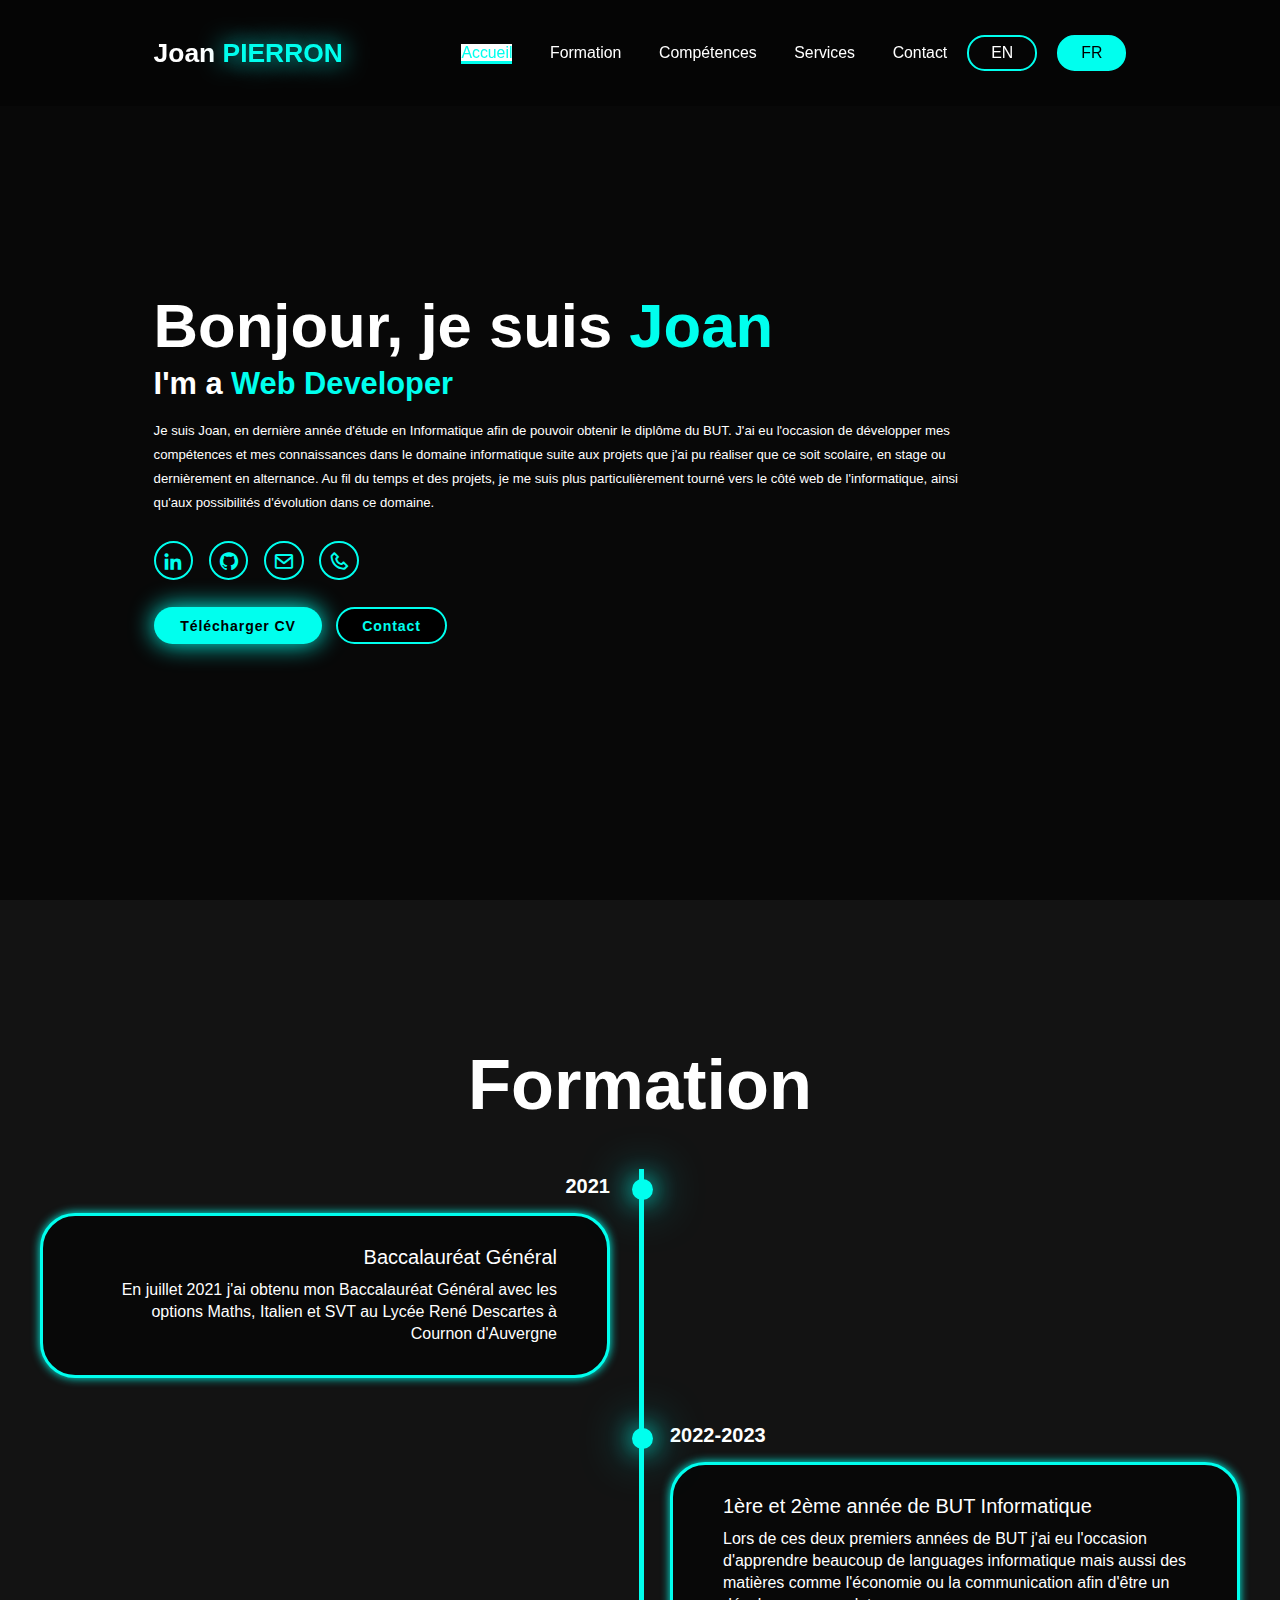
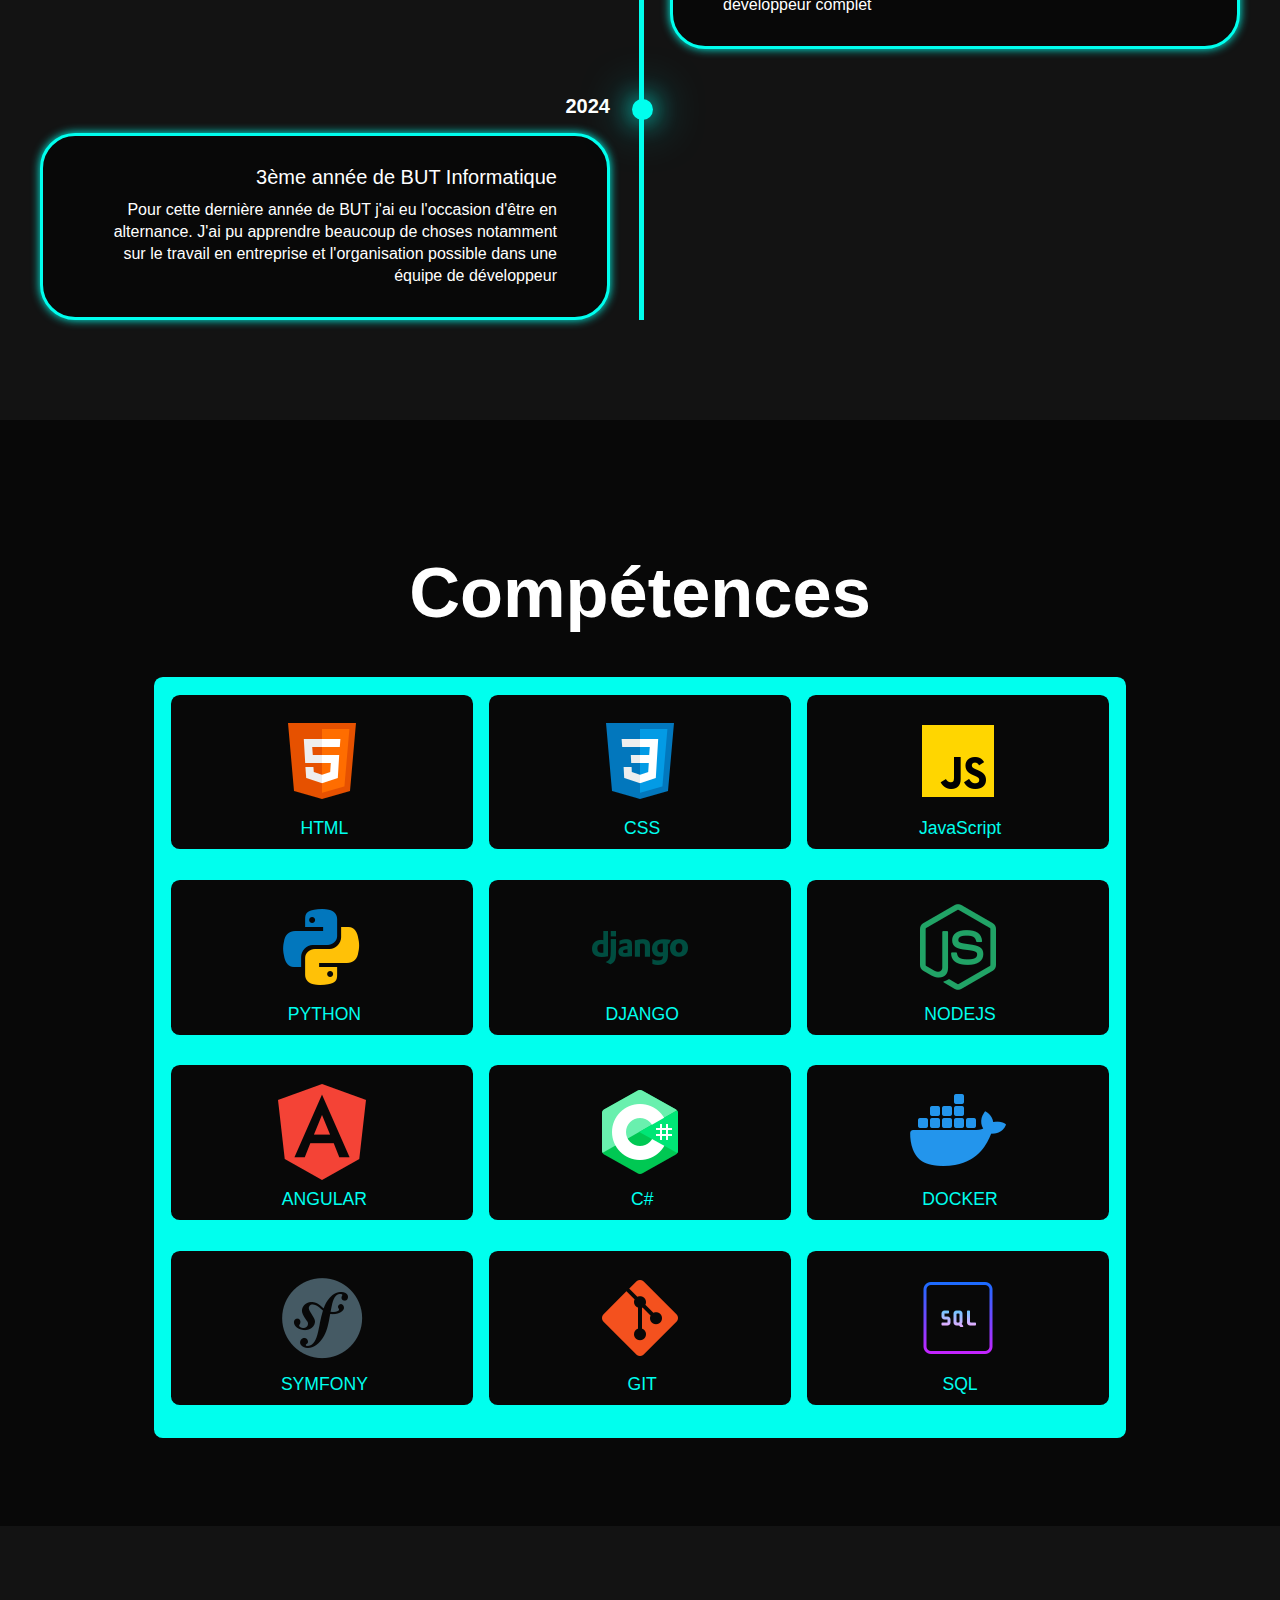
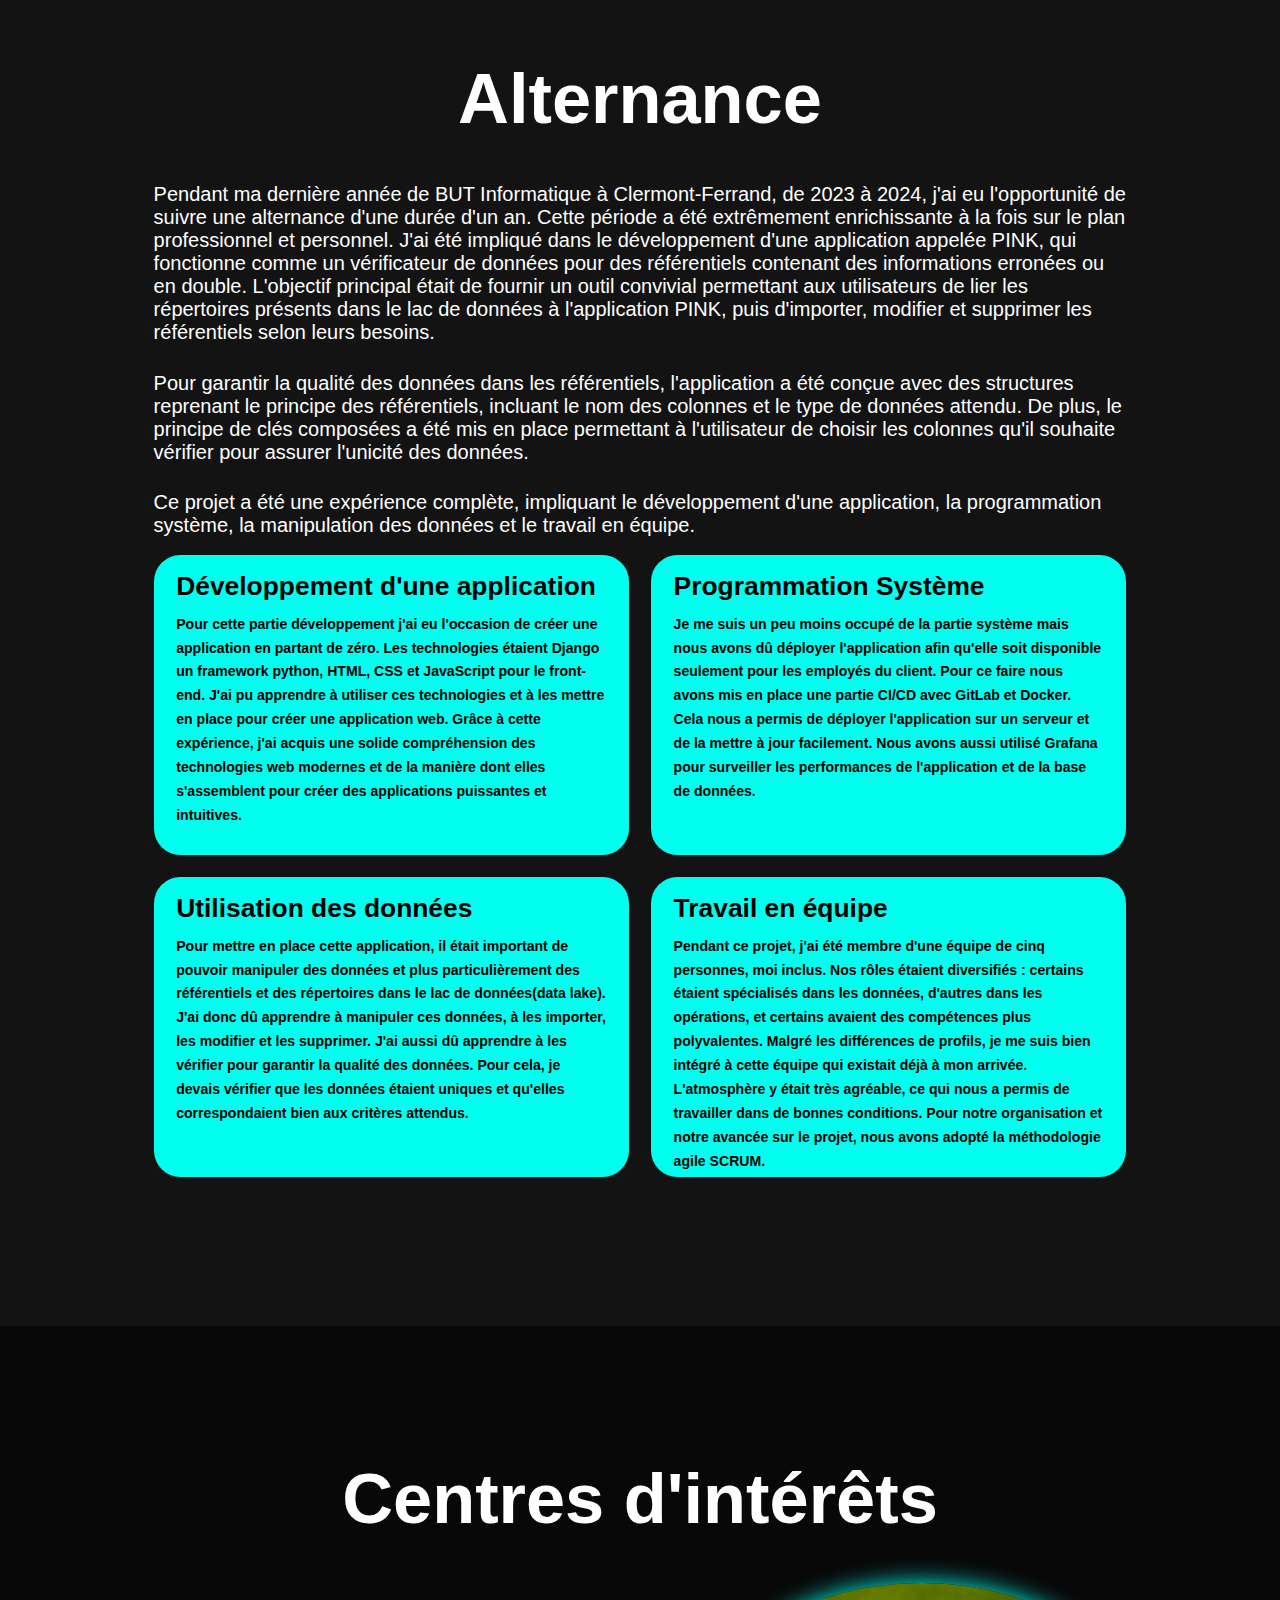
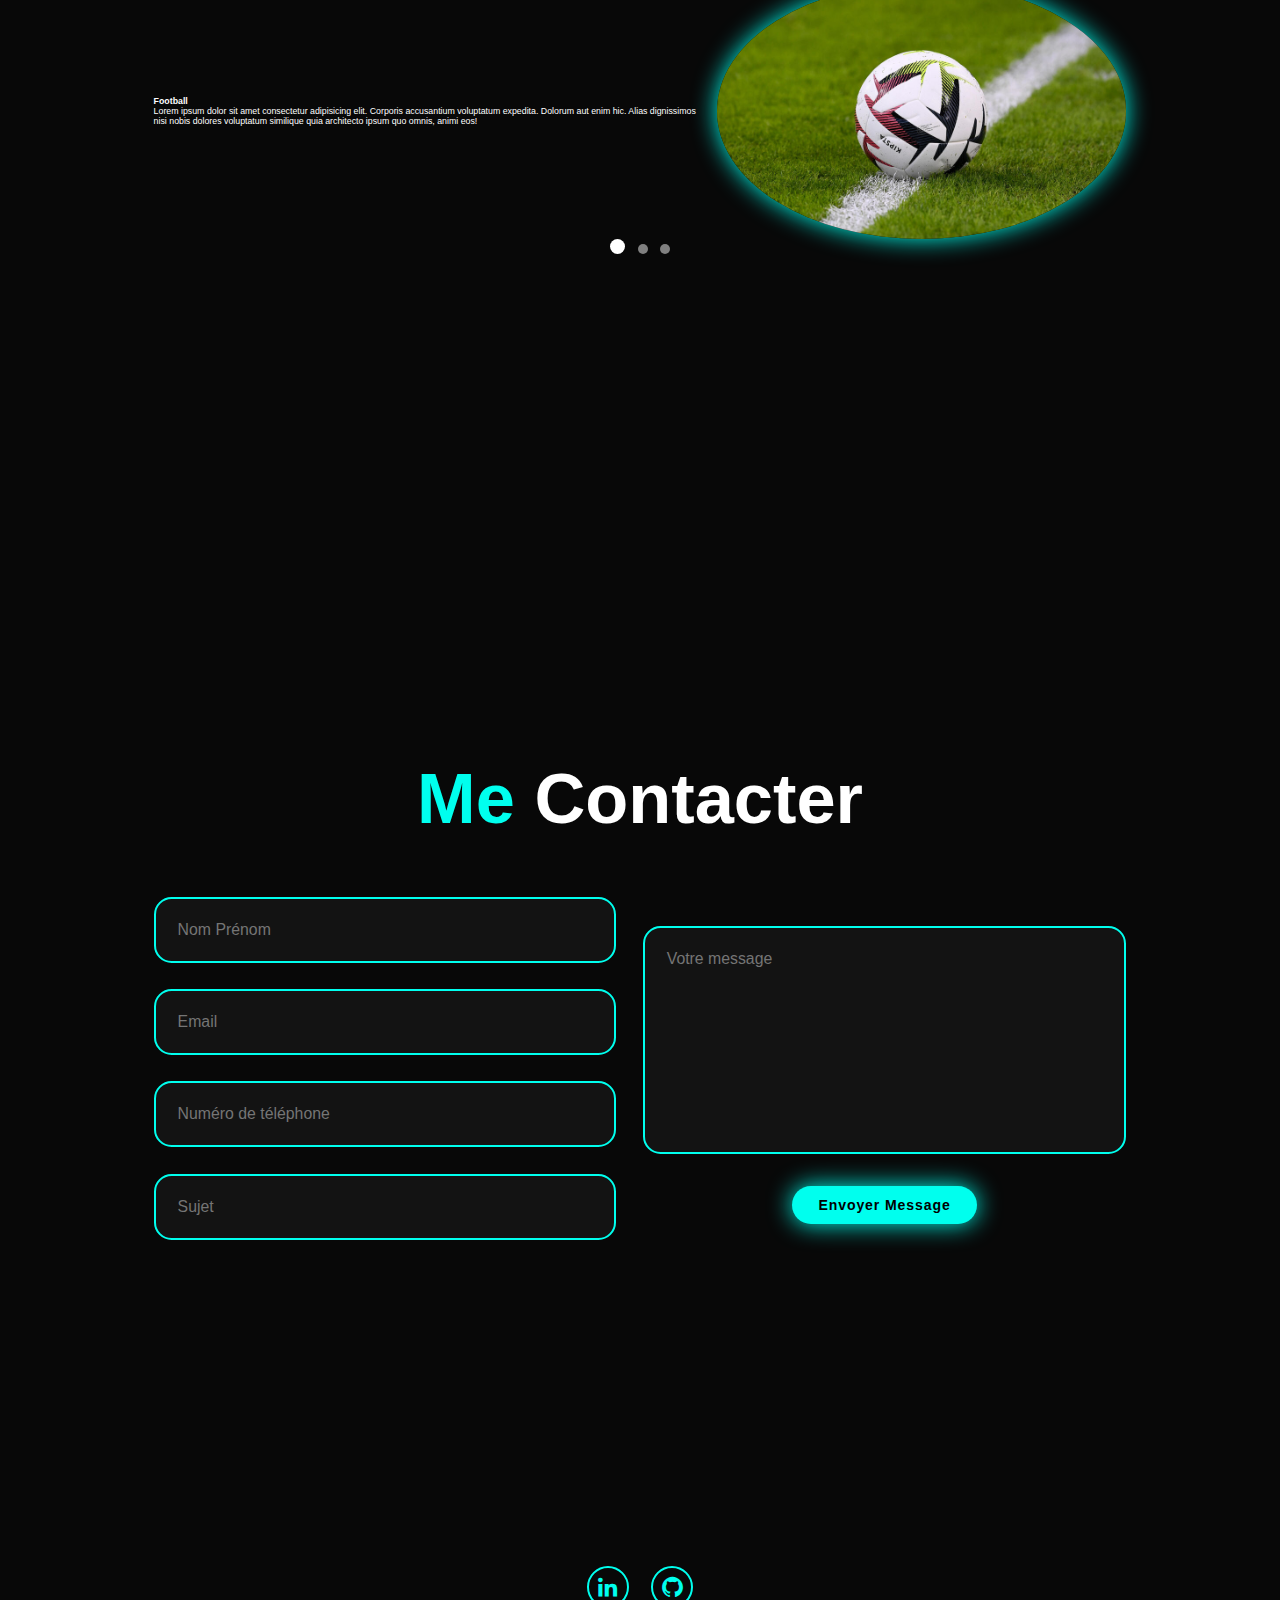
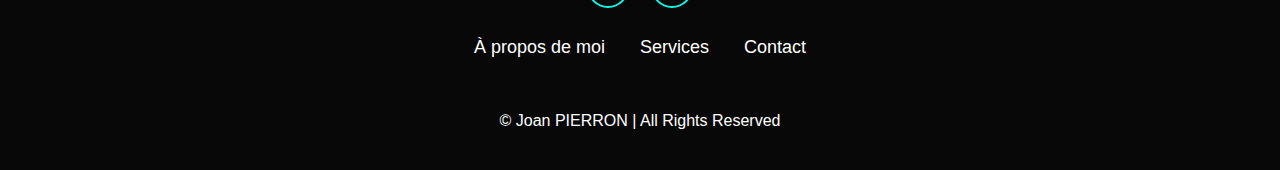
==== commit 8d3212fc: "test telephone" ====
--- a/index-fr.html
+++ b/index-fr.html
@@ -17,6 +17,7 @@
         <nav class="navbar">
             <a href="#home" class="active">Accueil</a>
             <a href="#education">Formation</a>
+            <a href="#skills">Compétences</a>
             <a href="#services">Services</a>
             <a href="#contact">Contact</a>
             <button id="toggleLanguageEN" class="inactive-lang">EN</button>
@@ -32,6 +33,9 @@
             <div class="social-icons">
                 <a href="#"><i class='bx bxl-linkedin' ></i></a>
                 <a href="#"><i class='bx bxl-github' ></i></a>
+                <a href="mailto:joanpierron14@laposte.net"><i class='bx bx-envelope'></i></a>
+                <a href="tel:+33 6 64 74 83 73"><i class='bx bx-phone'></i></a>
+
             </div>
 
             <div class="btn-group">
@@ -53,28 +57,18 @@
                 <div class="timeline-dot"></div>
                     <div class="timeline-date">2021</div>
                     <div class="timeline-content">
-                        <h3>High School</h3>
-                        <p>Lorem ipsum dolor sit amet consectetur adipisicing elit. Fugiat repudiandae deserunt vitae nulla iusto ipsa ut magni, nesciunt porro enim magnam blanditiis? Laudantium reprehenderit rem sit minus, corrupti ipsa explicabo!</p>
+                        <h3>Baccalauréat Général</h3>
+                        <p>En juillet 2021 j'ai obtenu mon Baccalauréat Général avec les options Maths, Italien et SVT au Lycée René Descartes à Cournon d'Auvergne</p>
                     </div>
 
             </div>
 
             <div class="timeline-item">
                 <div class="timeline-dot"></div>
-                    <div class="timeline-date">2022</div>
+                    <div class="timeline-date">2022-2023</div>
                     <div class="timeline-content">
-                        <h3>University</h3>
-                        <p>Lorem ipsum dolor sit amet consectetur adipisicing elit. Fugiat repudiandae deserunt vitae nulla iusto ipsa ut magni, nesciunt porro enim magnam blanditiis? Laudantium reprehenderit rem sit minus, corrupti ipsa explicabo!</p>
-                    </div>
-               
-            </div>
-
-            <div class="timeline-item">
-                <div class="timeline-dot"></div>
-                    <div class="timeline-date">2023</div>
-                    <div class="timeline-content">
-                        <h3>Internship</h3>
-                        <p>Lorem ipsum dolor sit amet consectetur adipisicing elit. Fugiat repudiandae deserunt vitae nulla iusto ipsa ut magni, nesciunt porro enim magnam blanditiis? Laudantium reprehenderit rem sit minus, corrupti ipsa explicabo!</p>
+                        <h3>1ère et 2ème année de BUT Informatique</h3>
+                        <p>Lors de ces deux premiers années de BUT j'ai eu l'occasion d'apprendre beaucoup de languages informatique mais aussi des matières comme l'économie ou la communication afin d'être un développeur complet</p>
                     </div>
                
             </div>
@@ -83,15 +77,15 @@
                 <div class="timeline-dot"></div>
                     <div class="timeline-date">2024</div>
                     <div class="timeline-content">
-                        <h3>Job 1</h3>
-                        <p>Lorem ipsum dolor sit amet consectetur adipisicing elit. Fugiat repudiandae deserunt vitae nulla iusto ipsa ut magni, nesciunt porro enim magnam blanditiis? Laudantium reprehenderit rem sit minus, corrupti ipsa explicabo!</p>
+                        <h3>3ème année de BUT Informatique</h3>
+                        <p>Pour cette dernière année de BUT j'ai eu l'occasion d'être en alternance. J'ai pu apprendre beaucoup de choses notamment sur le travail en entreprise et l'organisation possible dans une équipe de développeur</p>
                     </div>
                
             </div>
         </div>
     </section>
 
-    <section class="skills">
+    <section class="skills" id="skills">
         <h2 class="heading">Compétences</h2>
         <div class="container">
             <div class="row" id="skillsContainer">
@@ -173,7 +167,7 @@
 
 
     <section class="services" id="services">
-        <h2 class="heading">Services</h2>
+        <h2 class="heading">Alternance</h2>
         <p class="context-work-study">Pendant ma dernière année de BUT Informatique à Clermont-Ferrand, de 2023 à 2024, j'ai eu l'opportunité de suivre une alternance d'une durée d'un an. 
             Cette période a été extrêmement enrichissante à la fois sur le plan professionnel et personnel. 
             J'ai été impliqué dans le développement d'une application appelée PINK, qui fonctionne comme un vérificateur de données pour des référentiels contenant des informations erronées ou en double. 
@@ -195,6 +189,7 @@
                     <h4>Développement d'une application</h4>
                     <p>Pour cette partie développement j'ai eu l'occasion de créer une application en partant de zéro. Les technologies étaient Django un framework python,
                         HTML, CSS et JavaScript pour le front-end. J'ai pu apprendre à utiliser ces technologies et à les mettre en place pour créer une application web.
+                        Grâce à cette expérience, j'ai acquis une solide compréhension des technologies web modernes et de la manière dont elles s'assemblent pour créer des applications puissantes et intuitives.
                     </p>
                 </div>
             </div>
@@ -202,15 +197,19 @@
             <div class="service-box">
                 <div class="service-info">
                     <h4>Programmation Système</h4>
-                    <p>Lorem ipsum dolor sit amet consectetur adipisicing elit. Quisquam, voluptatem.</p>
+                    <p>Je me suis un peu moins occupé de la partie système mais nous avons dû déployer l'application afin qu'elle soit disponible seulement pour les employés du client.
+                        Pour ce faire nous avons mis en place une partie CI/CD avec GitLab et Docker. Cela nous a permis de déployer l'application sur un serveur et de la mettre à jour facilement.
+                        Nous avons aussi utilisé Grafana pour surveiller les performances de l'application et de la base de données.
+                    </p>
                 </div>
             </div>
 
             <div class="service-box">
                 <div class="service-info">
                     <h4>Utilisation des données</h4>
-                    <p>Pour mettre en place cette application, il était important de pouvoir manipuler des données et plus particulièrement des référentiels et des répertoires
-                        dans le lac de données(data lake).
+                    <p>Pour mettre en place cette application, il était important de pouvoir manipuler des données et plus particulièrement des référentiels et des répertoires dans le lac de données(data lake).
+                        J'ai donc dû apprendre à manipuler ces données, à les importer, les modifier et les supprimer. J'ai aussi dû apprendre à les vérifier pour garantir la qualité des données.
+                        Pour cela, je devais vérifier que les données étaient uniques et qu'elles correspondaient bien aux critères attendus.
                     </p>
                 </div>
             </div>
@@ -227,6 +226,43 @@
             </div>
     </section>
 
+    <section class="interests" id="interests">
+        <h2 class="heading">Centres d'intérêts</h2>
+        <div class="interests-container">
+            <div class="interests-box" id="interest-1">
+                <div class="interests-text">
+                    <h4>Football</h4>
+                    <p>Lorem ipsum dolor sit amet consectetur adipisicing elit. Corporis accusantium voluptatum expedita. Dolorum aut enim hic. Alias dignissimos nisi nobis dolores voluptatum similique quia architecto ipsum quo omnis, animi eos!
+                    </p> 
+                </div>
+                <img src="football.jpg" alt="">
+            </div>
+            <div class="interests-box" id="interest-2" style="display: none;">
+                <div class="interests-text">
+                    <h4>Musique</h4>
+                    <p>Lorem ipsum dolor sit amet consectetur adipisicing elit. Eligendi, sapiente distinctio amet deleniti quasi ducimus repudiandae. Tenetur, quas totam deserunt tempore exercitationem quos quibusdam et iure autem maiores ipsum qui!
+                    </p>
+                </div>
+                <img src="music.png" alt="">
+            </div>
+            <div class="interests-box" id="interest-3" style="display: none;">
+                <div class="interests-text">
+                    <h4>Voyages</h4>
+                    <p>Lorem ipsum dolor sit amet consectetur adipisicing elit. Autem animi officiis incidunt, dolorem blanditiis quam nesciunt consequuntur ullam iusto eaque, sapiente facilis ratione adipisci ipsum vitae pariatur omnis odit ad.
+                    </p>
+                </div>
+                <img src="travel.png" alt="">
+            </div>
+            <div class="indicators">
+                <span class="indicator active" onclick="showInterest(1)"></span>
+                <span class="indicator" onclick="showInterest(2)"></span>
+                <span class="indicator" onclick="showInterest(3)"></span>
+            </div>
+        </div>
+    </section>
+    
+    
+
     <section class="contact" id="contact">
         <h2 class="heading"><span>Me</span> Contacter</h2>
         <form action="https://formspree.io/f/xkndyeyb" method="POST">
@@ -242,7 +278,7 @@
             </div>
 
             <div class="input-group-2">
-                <textarea name="" id="" cols="30" rows="10" placeholder="Votre message" name="Message" required></textarea>
+                <textarea id="" cols="30" rows="10" placeholder="Votre message" name="Message" required></textarea>
                 <input type="submit" value="Envoyer Message" class="btn">
             </div>
         </form>
--- a/style.css
+++ b/style.css
@@ -480,6 +480,54 @@
     margin: auto;
 }
 
+/* Interests */
+.interests-box {
+    display: flex;
+    justify-content: center;
+    align-items: center;
+    gap: 2rem;
+    margin-top: 5rem;
+
+}
+.interests-box img {
+    position: relative;
+    width: 32vw;
+    border-radius: 50%;
+    box-shadow: 0 0 25px var(--main-color);
+    cursor: pointer;
+    transition: 0.4s ease-in-out;
+}
+
+.interests-box img:hover {
+    box-shadow: 0 0 25px var(--main-color),
+                0 0 50px var(--main-color), 
+                0 0 100px var(--main-color);
+}
+
+
+.indicators {
+    text-align: center;
+}
+
+.indicator {
+    display: inline-block;
+    width: 10px;
+    height: 10px;
+    background-color: gray;
+    margin: 0 5px;
+    border-radius: 50%;
+    cursor: pointer;
+}
+
+.active {
+    width: 15px;
+    height: 15px;
+    background-color: white;
+}
+
+
+
+
 /* Contact */
 .contact{
     background-color: var(--bg-color);
@@ -684,4 +732,20 @@
     .service-box {
         height: 300px;
     }
+    .skills .container .bar {
+        padding: 2px;
+        margin-bottom: 0px;
+    }
+    .skills .container .row {
+        gap: 1rem;
+    }
+    .info img {
+        width: 50px;
+        height: 50px;
+    }
+    .heading{
+        font-size: 5rem;
+        text-align: center;
+        margin: 5rem 0;
+    }
 }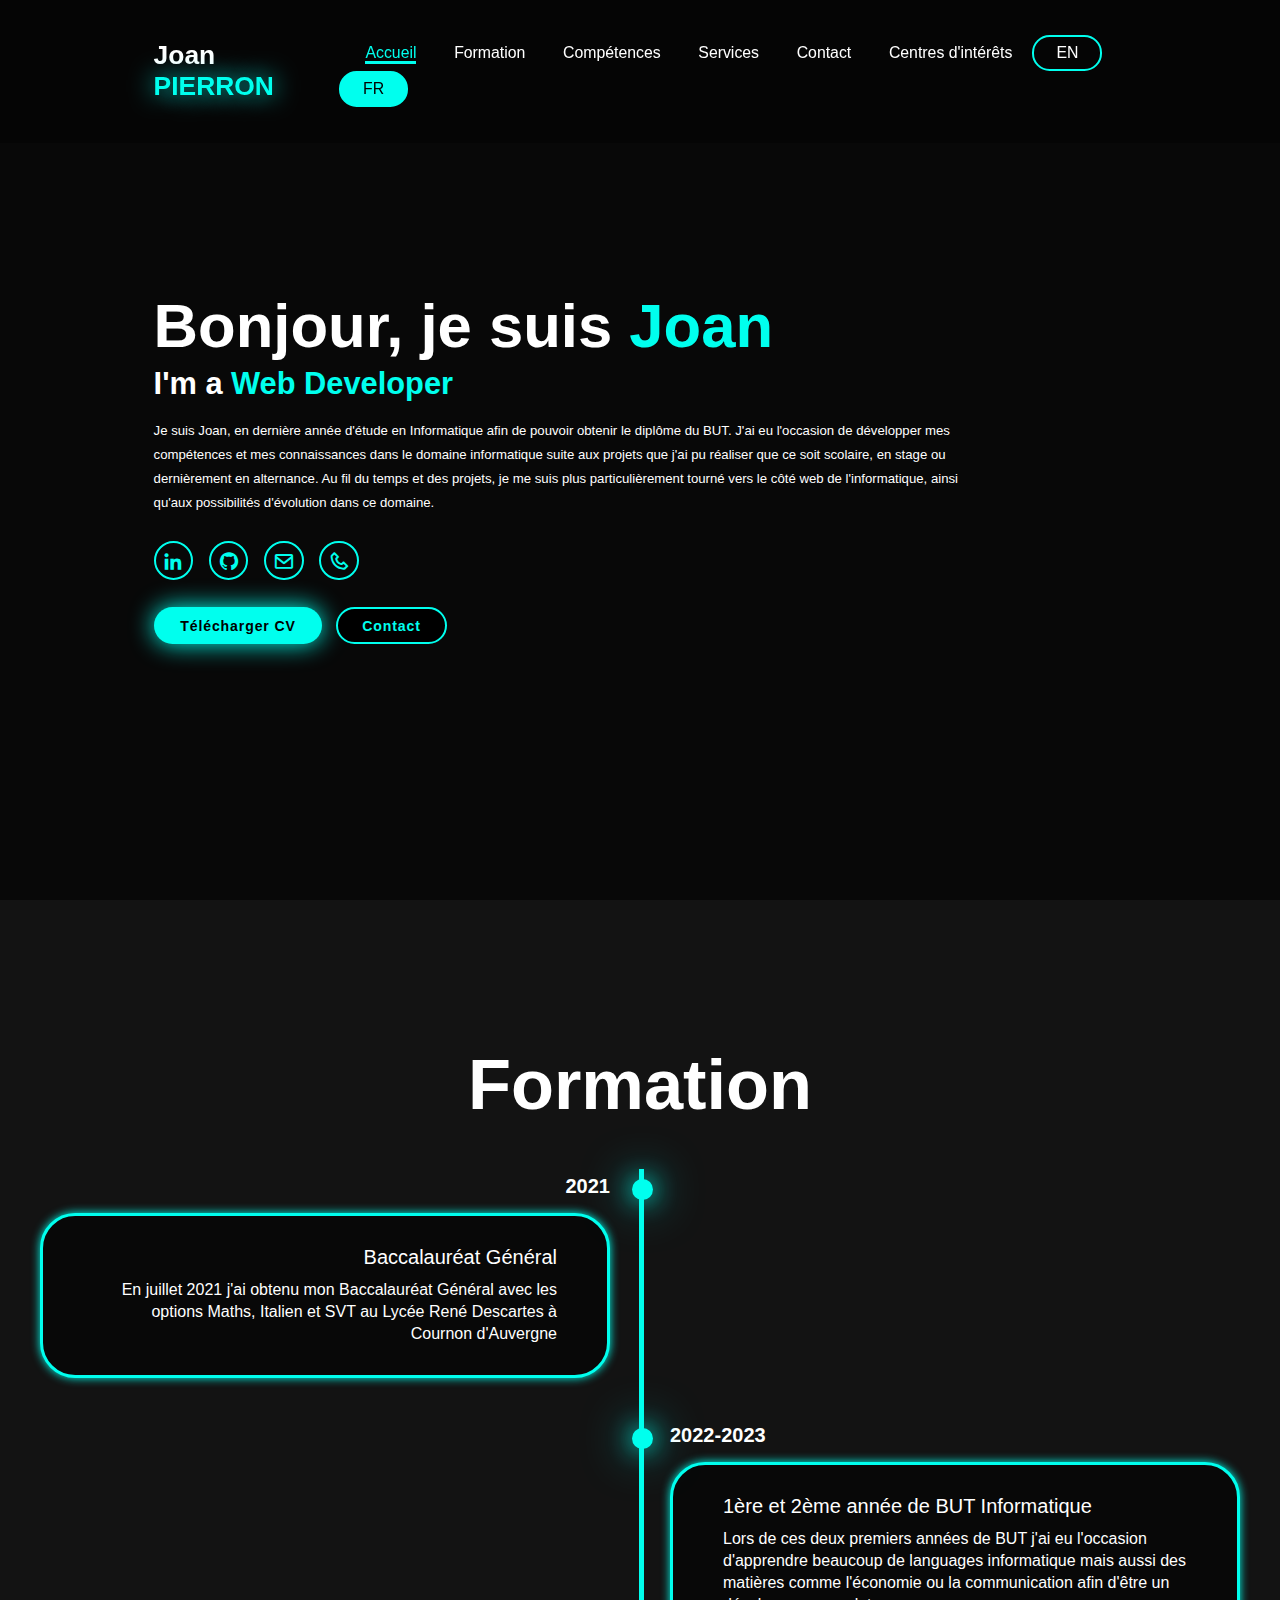
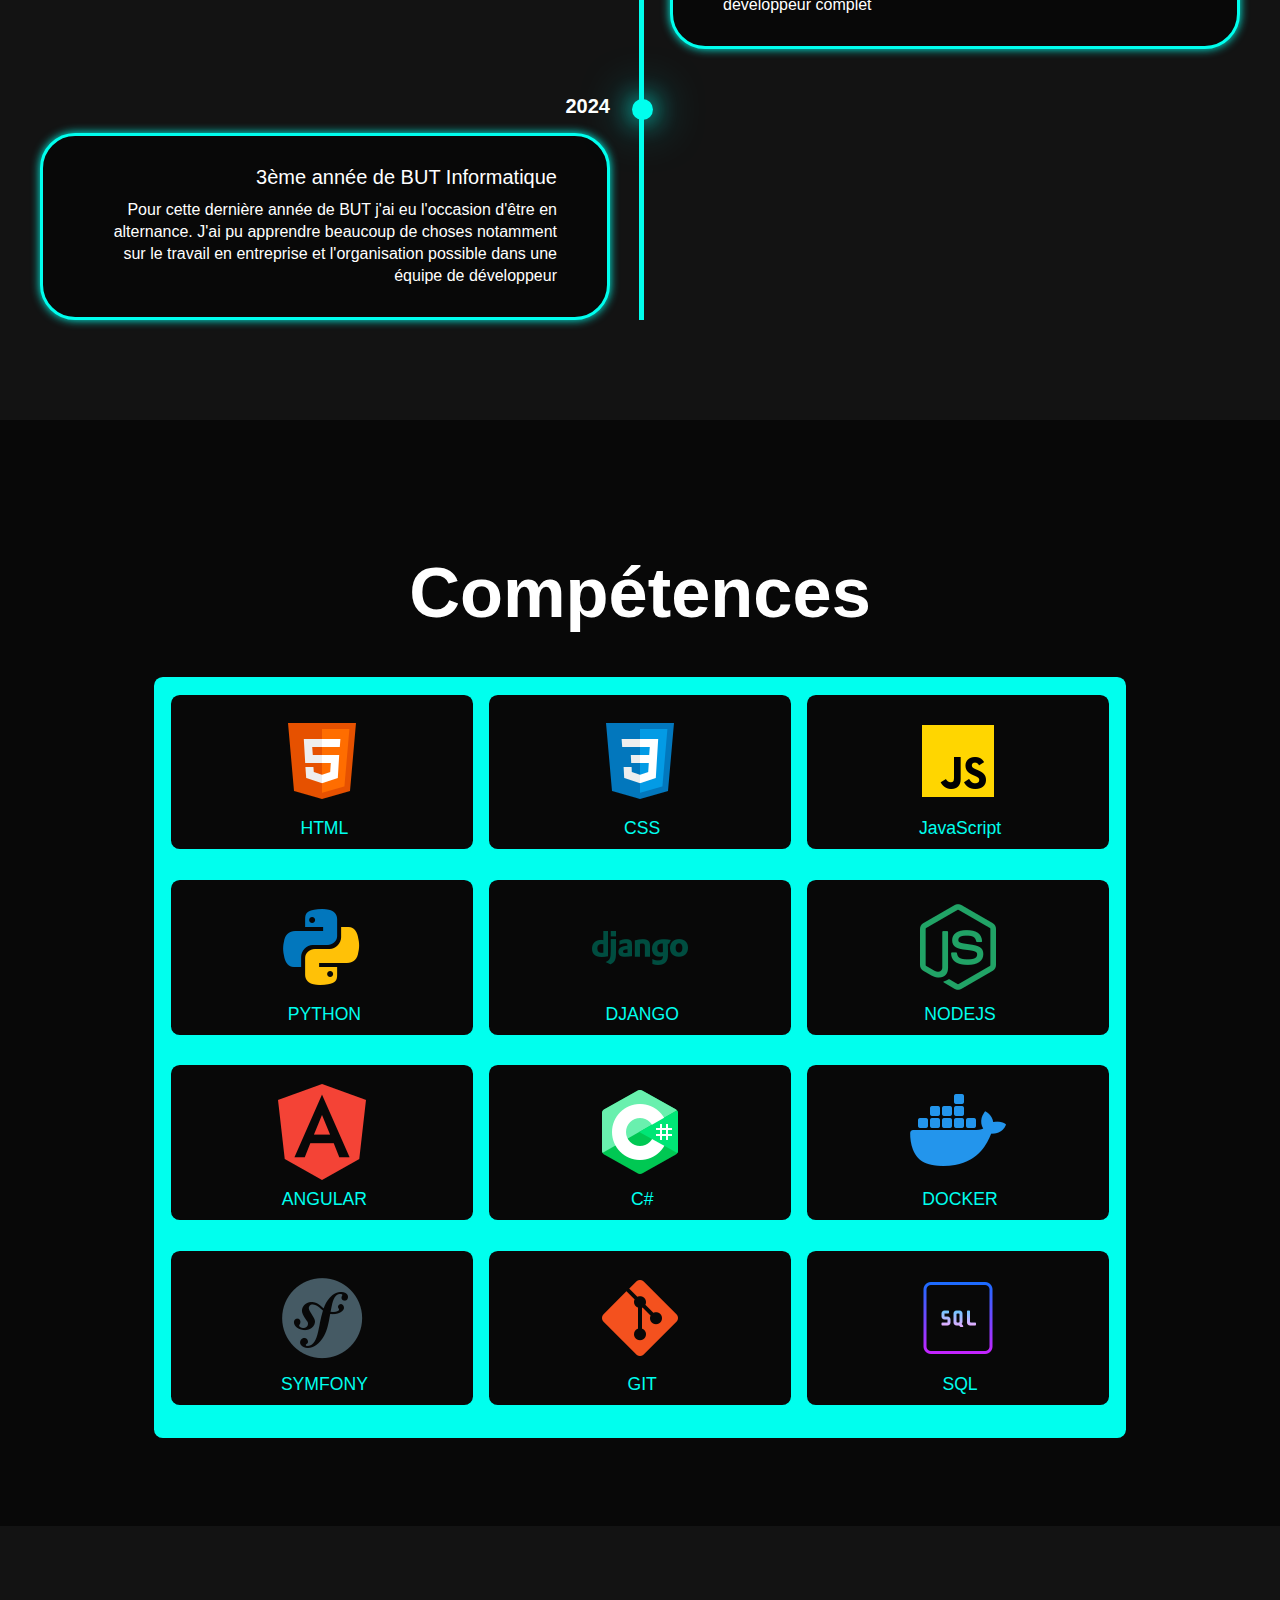
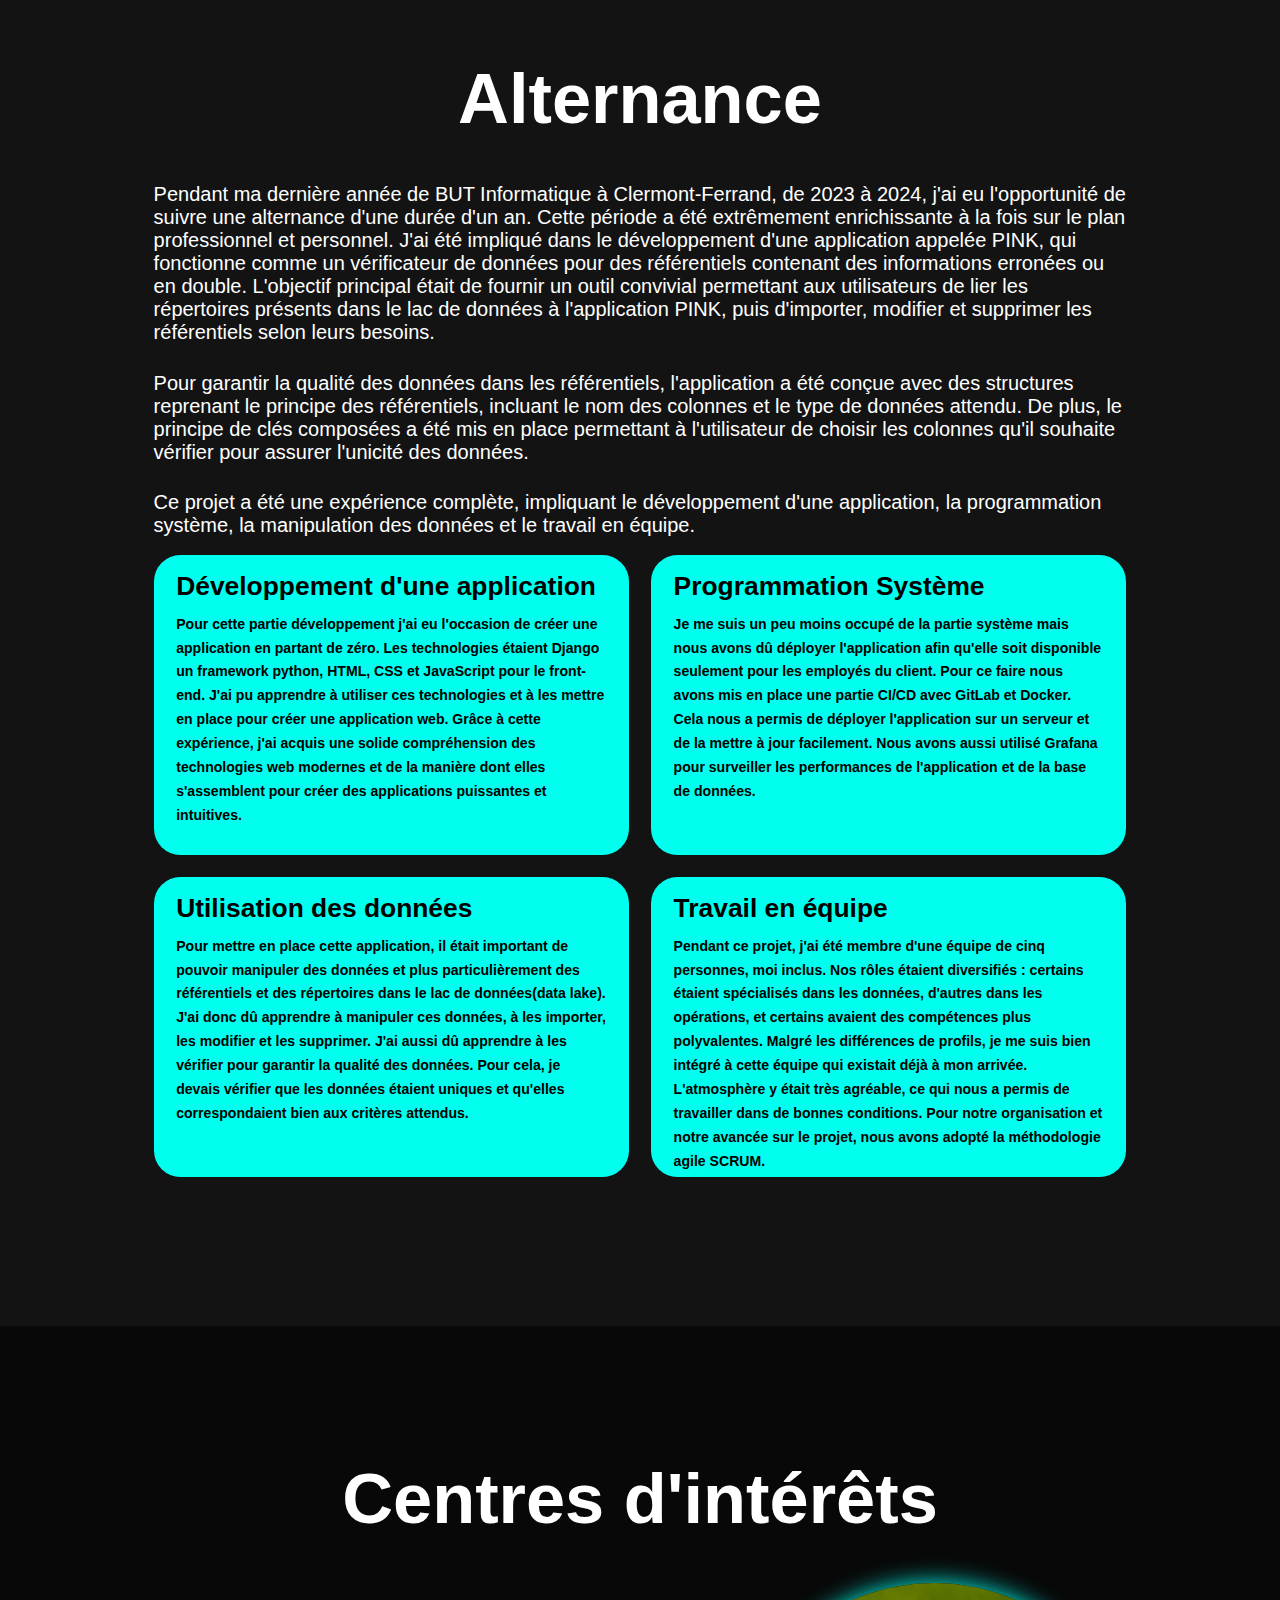
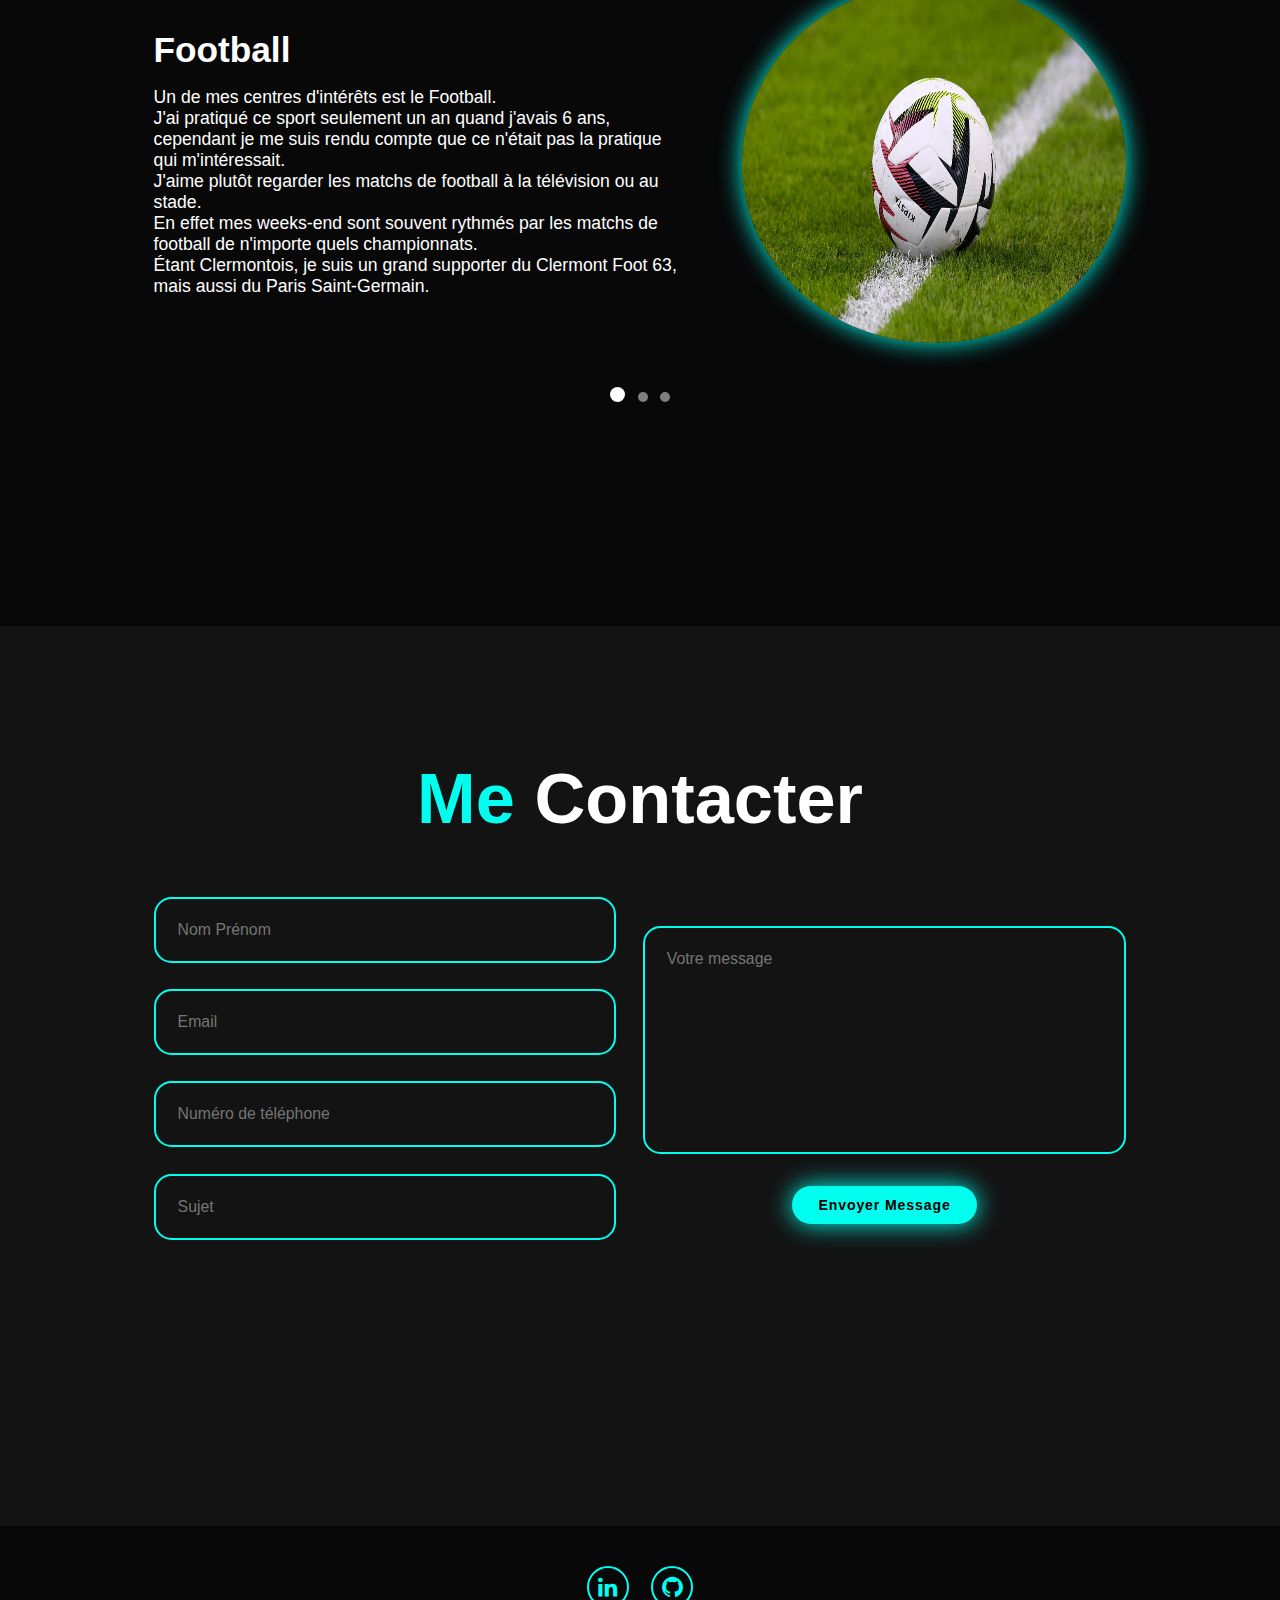
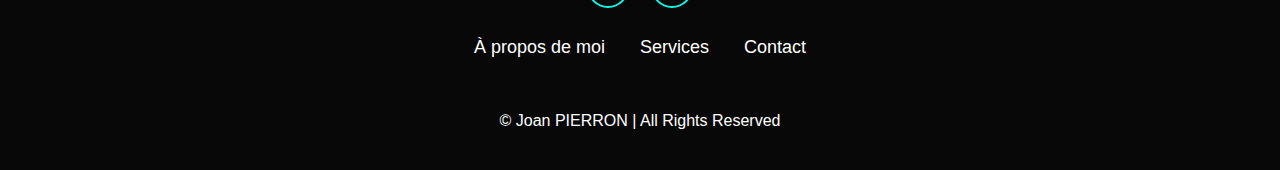
==== commit 84e4496f: "apercu tel" ====
--- a/index-fr.html
+++ b/index-fr.html
@@ -20,6 +20,7 @@
             <a href="#skills">Compétences</a>
             <a href="#services">Services</a>
             <a href="#contact">Contact</a>
+            <a href="#interests">Centres d'intérêts</a>
             <button id="toggleLanguageEN" class="inactive-lang">EN</button>
             <button id="toggleLanguageFR" class="active-lang">FR</button>
         </nav>
@@ -232,26 +233,37 @@
             <div class="interests-box" id="interest-1">
                 <div class="interests-text">
                     <h4>Football</h4>
-                    <p>Lorem ipsum dolor sit amet consectetur adipisicing elit. Corporis accusantium voluptatum expedita. Dolorum aut enim hic. Alias dignissimos nisi nobis dolores voluptatum similique quia architecto ipsum quo omnis, animi eos!
+                    <p>Un de mes centres d'intérêts est le Football. </br>
+                        J'ai pratiqué ce sport seulement un an quand j'avais 6 ans, cependant je me suis rendu compte que ce n'était pas la pratique qui m'intéressait.</br>
+                        J'aime plutôt regarder les matchs de football à la télévision ou au stade. </br>
+                        En effet mes weeks-end sont souvent rythmés par les matchs de football de n'importe quels championnats.</br>
+                        Étant Clermontois, je suis un grand supporter du Clermont Foot 63, mais aussi du Paris Saint-Germain.</br>
                     </p> 
                 </div>
                 <img src="football.jpg" alt="">
             </div>
             <div class="interests-box" id="interest-2" style="display: none;">
                 <div class="interests-text">
-                    <h4>Musique</h4>
-                    <p>Lorem ipsum dolor sit amet consectetur adipisicing elit. Eligendi, sapiente distinctio amet deleniti quasi ducimus repudiandae. Tenetur, quas totam deserunt tempore exercitationem quos quibusdam et iure autem maiores ipsum qui!
-                    </p>
-                </div>
-                <img src="music.png" alt="">
+                    <h4>Nouvelles Technologies</h4>
+                    <p> Un autre centre d'intêret pour moi concerne les nouvelles technologies et tout ce qui touche à l'informatique. </br>
+                        J'aime me tenir informé des dernières nouveautés dans le domaine de l'informatique et des nouvelles technologies. </br>
+                        Cela me permet de rester à jour sur les technologies utilisées dans le domaine informatique et de pouvoir les utiliser dans mes projets. </br>
+                        Étant développeur, il est pour moi normal de m'intéresser aux technologies que j'aurais sûrement l'occasion d'utiliser dans ma carrière. </br>
+                    </p>
+                </div>
+                <img src="tech.jpg" alt="">
             </div>
             <div class="interests-box" id="interest-3" style="display: none;">
                 <div class="interests-text">
                     <h4>Voyages</h4>
-                    <p>Lorem ipsum dolor sit amet consectetur adipisicing elit. Autem animi officiis incidunt, dolorem blanditiis quam nesciunt consequuntur ullam iusto eaque, sapiente facilis ratione adipisci ipsum vitae pariatur omnis odit ad.
-                    </p>
-                </div>
-                <img src="travel.png" alt="">
+                    <p>Enfin un dernier centre d'intérêt pour moi est les voyages. </br>
+                        J'aime voyager et découvrir de nouveaux endroits, de nouvelles cultures et de nouvelles personnes. </br>
+                        J'ai eu l'occasion de voyager dans plusieurs pays d'Europe, cela m'a permis de découvrir de nouvelles cultures, de nouvelles langues et de nouvelles façons de vivre. </br>
+                        J'espère pouvoir continuer à voyager et à découvrir de nouveaux endroits dans le monde entier. </br>
+                        À l'avenir j'aimerais beaucoup visiter les États-Unis, l'Islande et le Japon. </br>
+                    </p>
+                </div>
+                <img src="travel.jpg" alt="">
             </div>
             <div class="indicators">
                 <span class="indicator active" onclick="showInterest(1)"></span>
--- a/style.css
+++ b/style.css
@@ -63,6 +63,9 @@
 }
 .navbar button {
     margin-left: 2rem;
+}
+#toggleLanguageFR {
+    margin-left: 1rem;
 }
 .active-lang{
     font-size: 1.8rem;
@@ -485,13 +488,32 @@
     display: flex;
     justify-content: center;
     align-items: center;
+    gap: 6rem;
+    margin-top: 5rem;
+
+}
+.interests-text {
+    display: flex;
+    flex-direction: column;
+    align-items: left;
     gap: 2rem;
-    margin-top: 5rem;
-
+}
+
+.interests-text h4{
+    font-size: 4rem;
+    font-weight: 800;
+    color: white;
+}
+
+.interests-text p{
+    font-size: 2rem;
+    font-weight: 500;
+    color: white;
 }
 .interests-box img {
     position: relative;
-    width: 32vw;
+    height: 40vh;
+    width: 30vw;
     border-radius: 50%;
     box-shadow: 0 0 25px var(--main-color);
     cursor: pointer;
@@ -506,6 +528,7 @@
 
 
 .indicators {
+    margin-top: 5rem;
     text-align: center;
 }
 
@@ -519,7 +542,7 @@
     cursor: pointer;
 }
 
-.active {
+.indicator.active {
     width: 15px;
     height: 15px;
     background-color: white;
@@ -530,7 +553,7 @@
 
 /* Contact */
 .contact{
-    background-color: var(--bg-color);
+    background-color: var(--second-bg-color);
 }
 .contact h2{
     margin-bottom: 3rem;
@@ -748,4 +771,18 @@
         text-align: center;
         margin: 5rem 0;
     }
+    
+    .interests-text h4{
+        font-size: 2rem;
+        font-weight: 600;
+    }
+    .interests-text p{
+        font-size: 1.6rem;
+        font-weight: 400;
+    }
+    .interests-box img {
+        height: 20vh;
+        width: 30vw;
+    }
+    
 }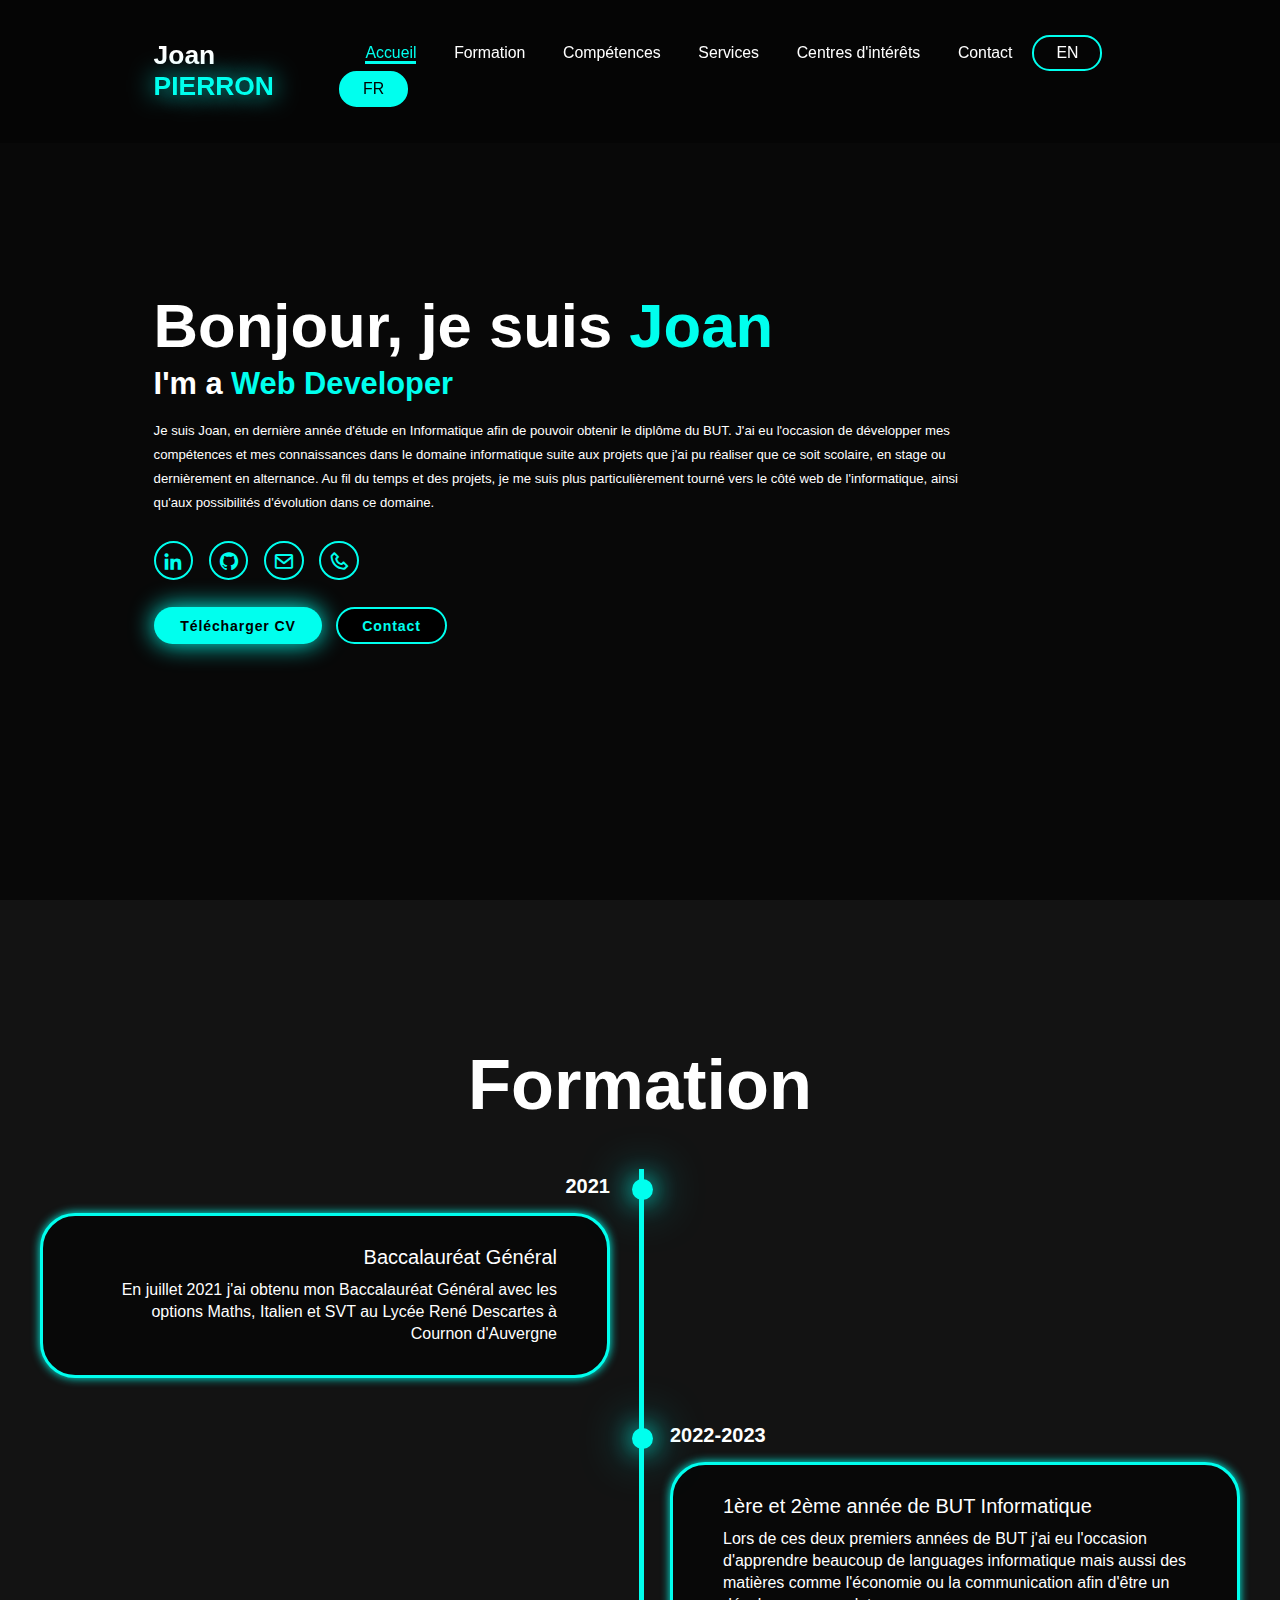
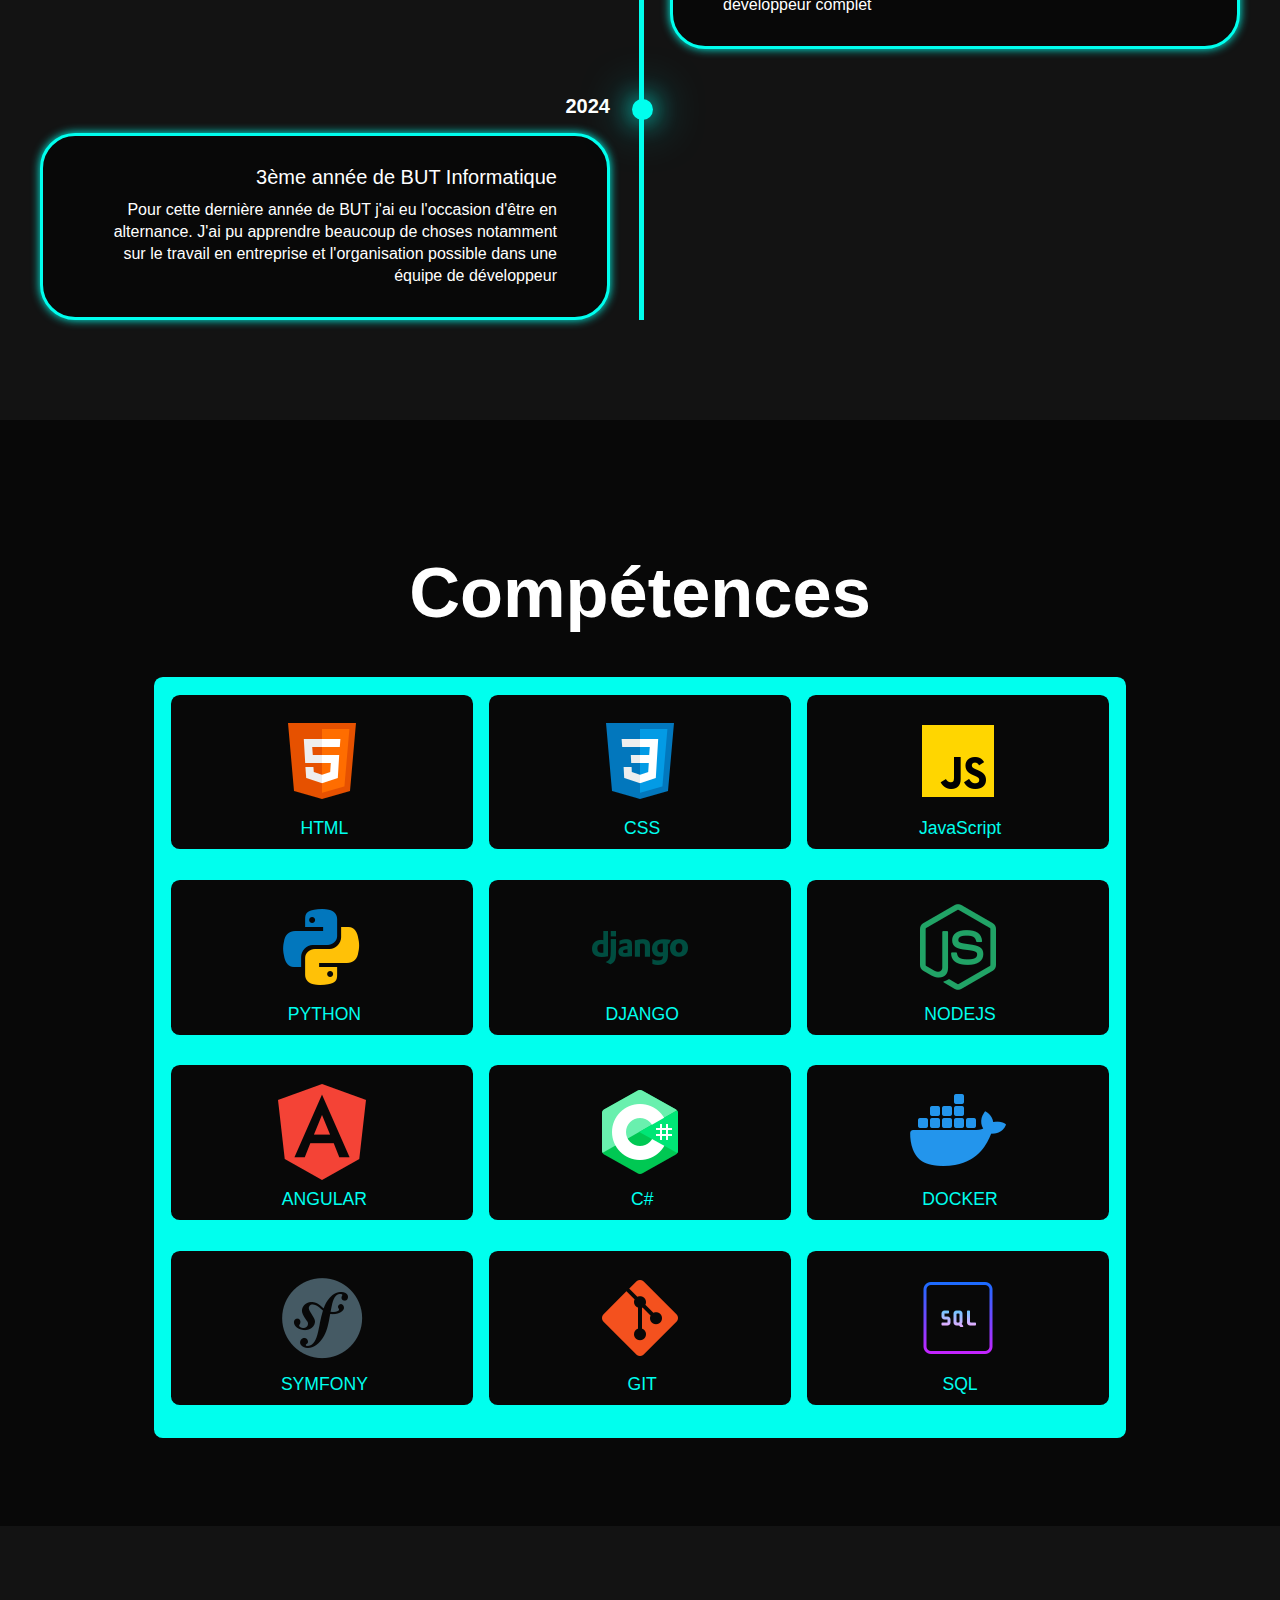
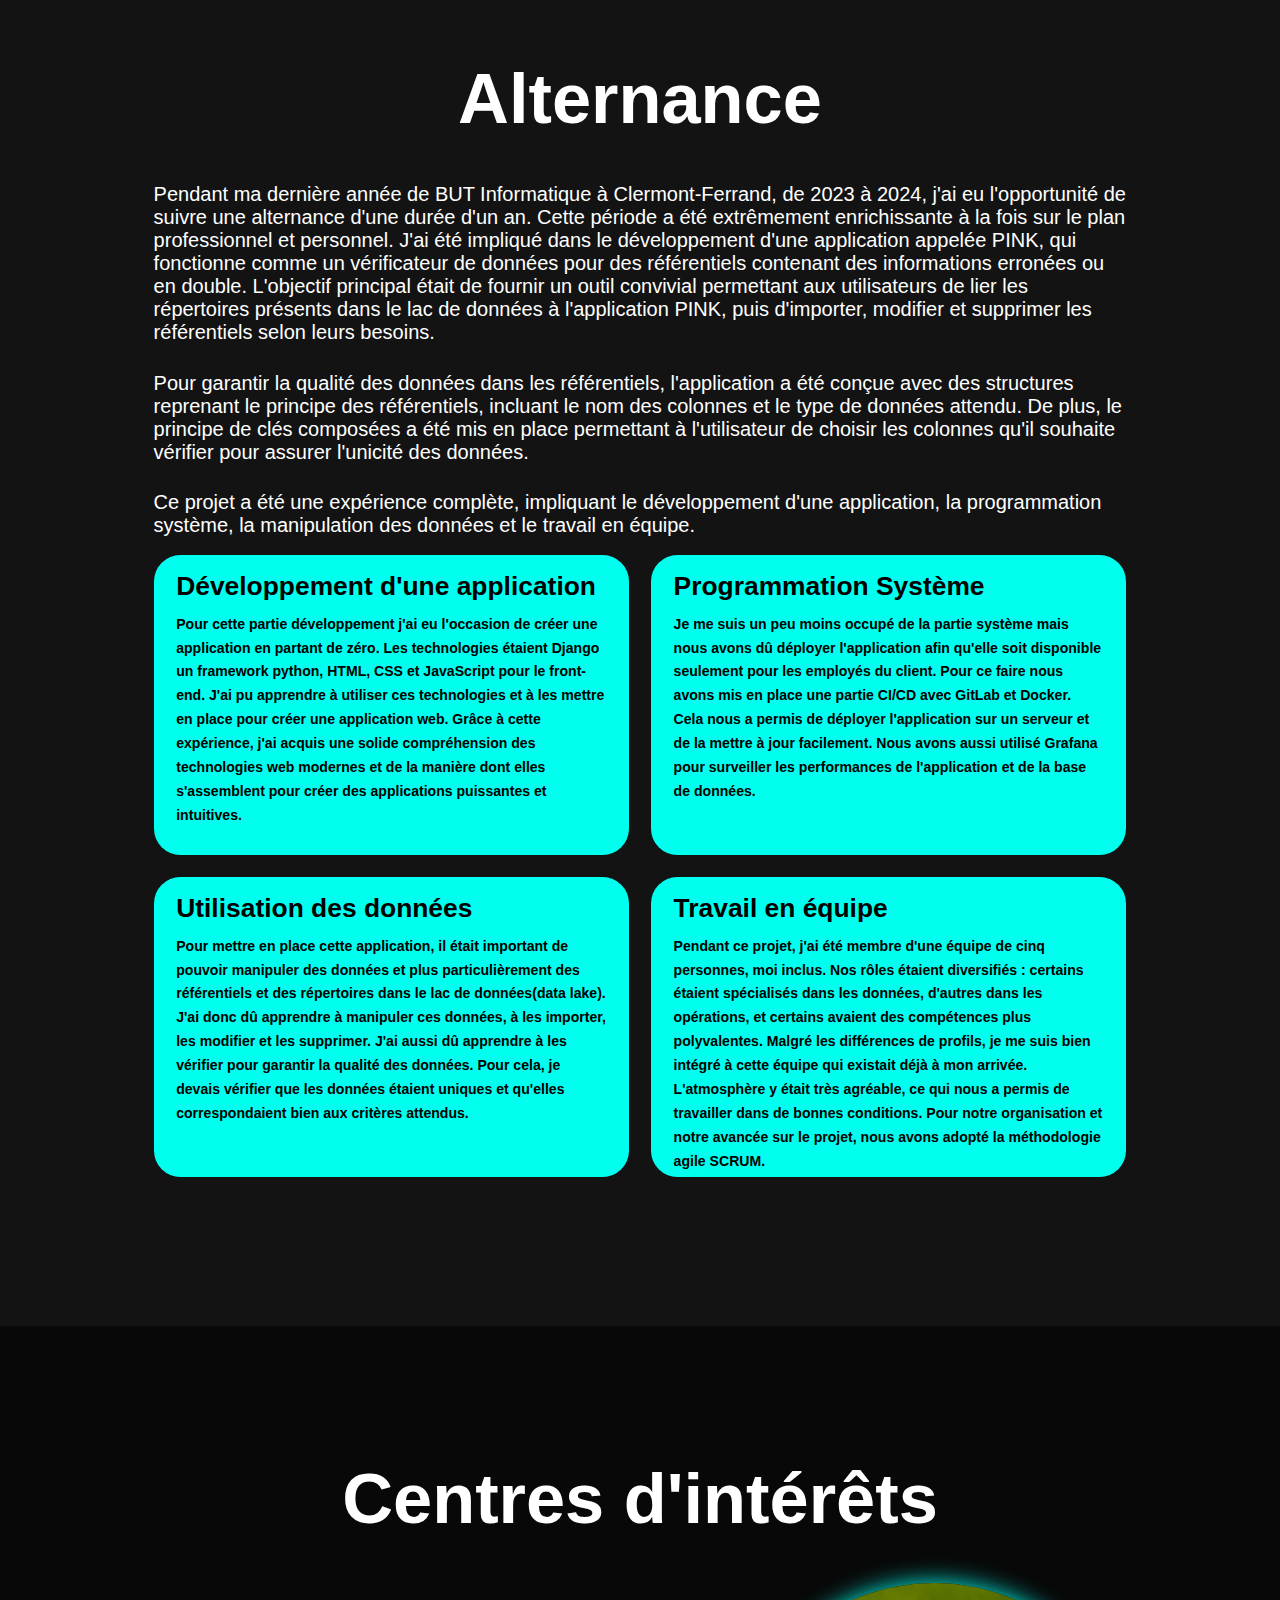
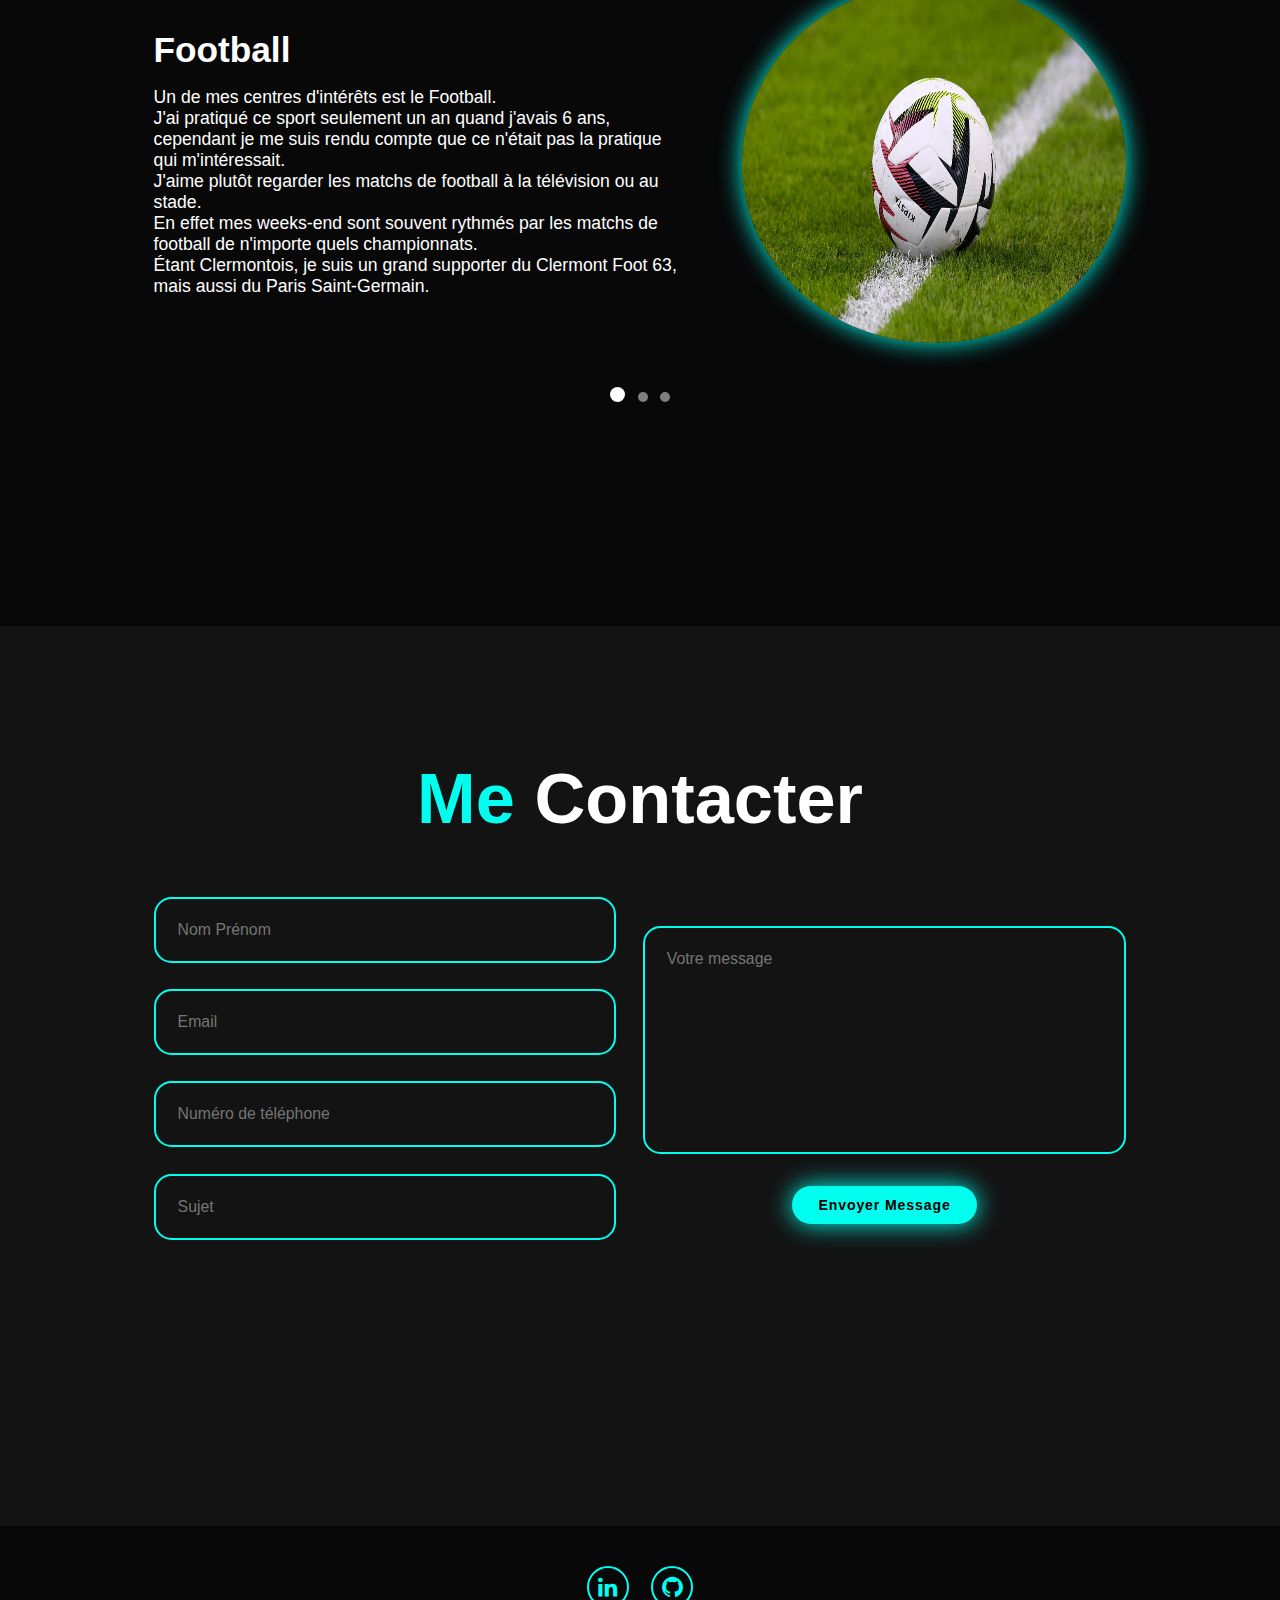
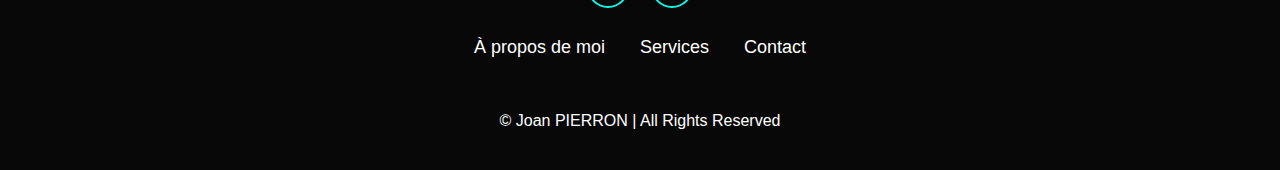
==== commit 6dd6e59d: "swipe tel" ====
--- a/index-fr.html
+++ b/index-fr.html
@@ -19,8 +19,8 @@
             <a href="#education">Formation</a>
             <a href="#skills">Compétences</a>
             <a href="#services">Services</a>
+            <a href="#interests">Centres d'intérêts</a>
             <a href="#contact">Contact</a>
-            <a href="#interests">Centres d'intérêts</a>
             <button id="toggleLanguageEN" class="inactive-lang">EN</button>
             <button id="toggleLanguageFR" class="active-lang">FR</button>
         </nav>
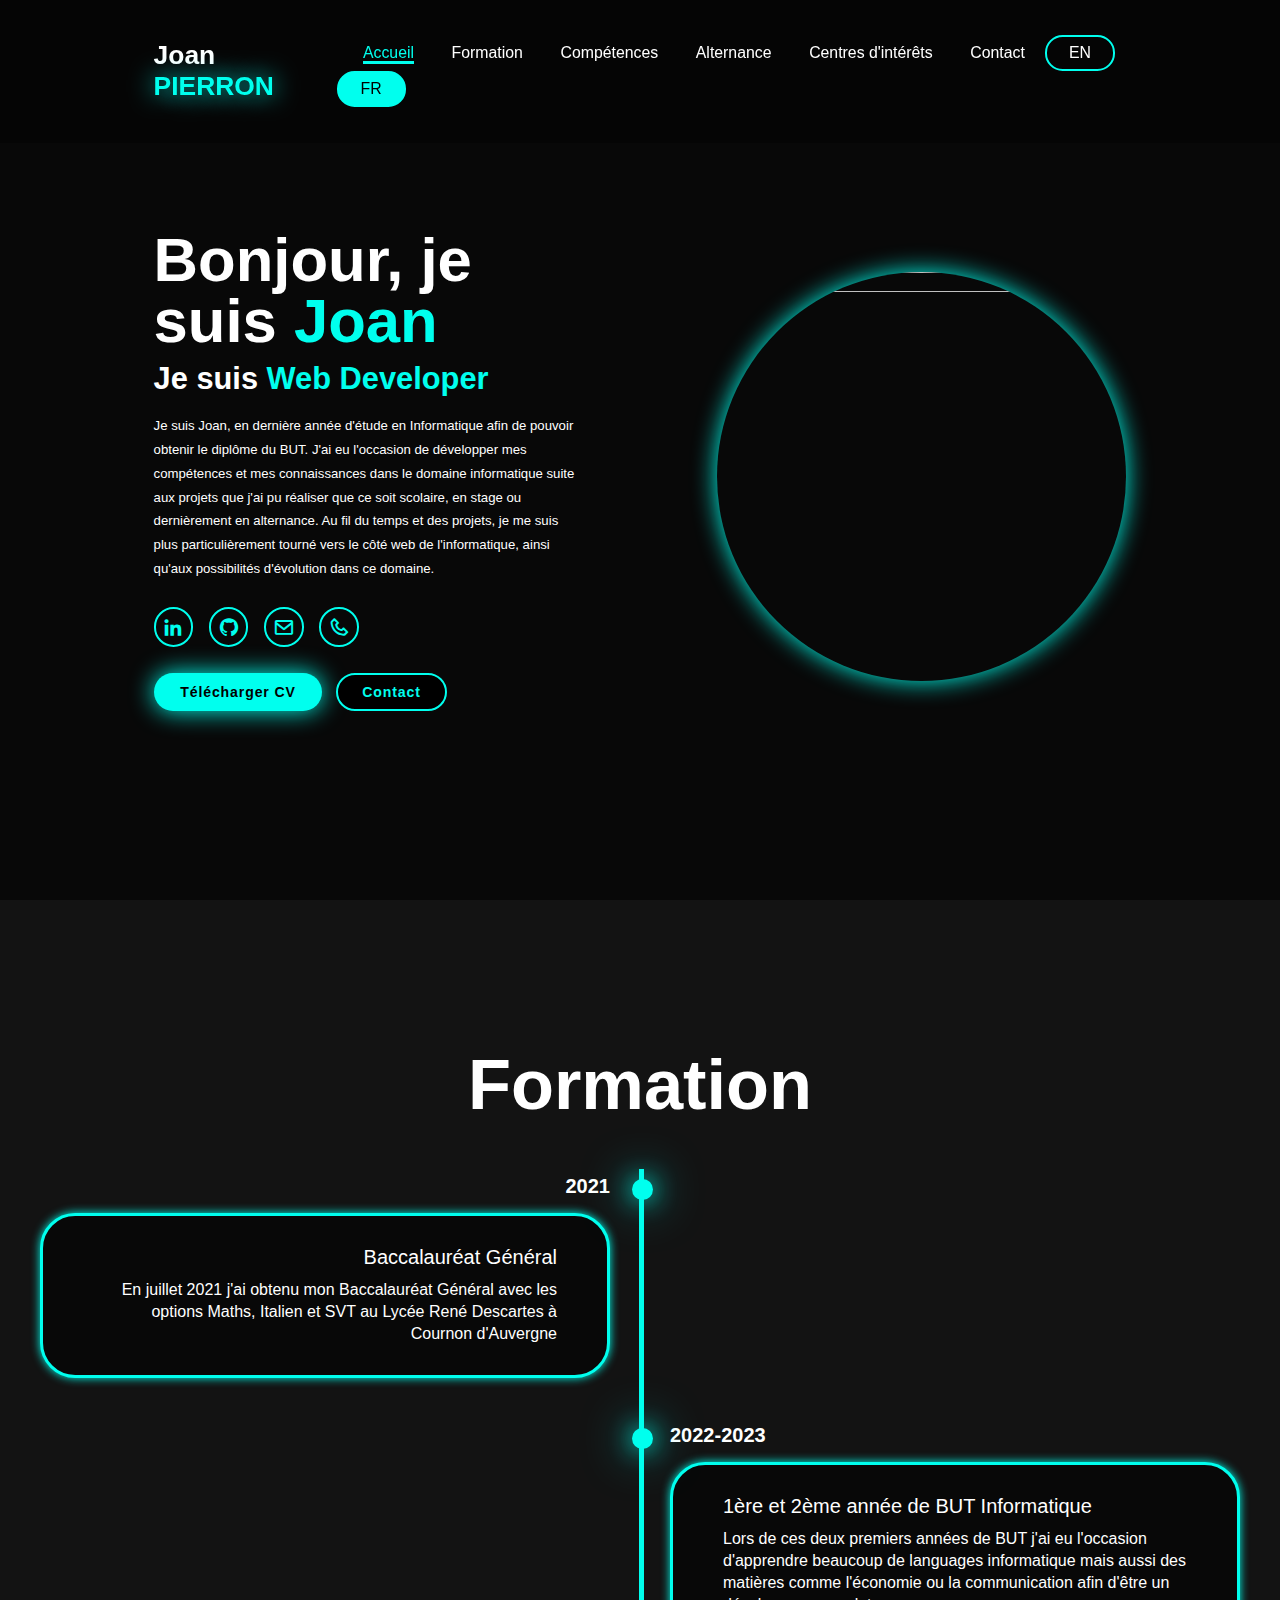
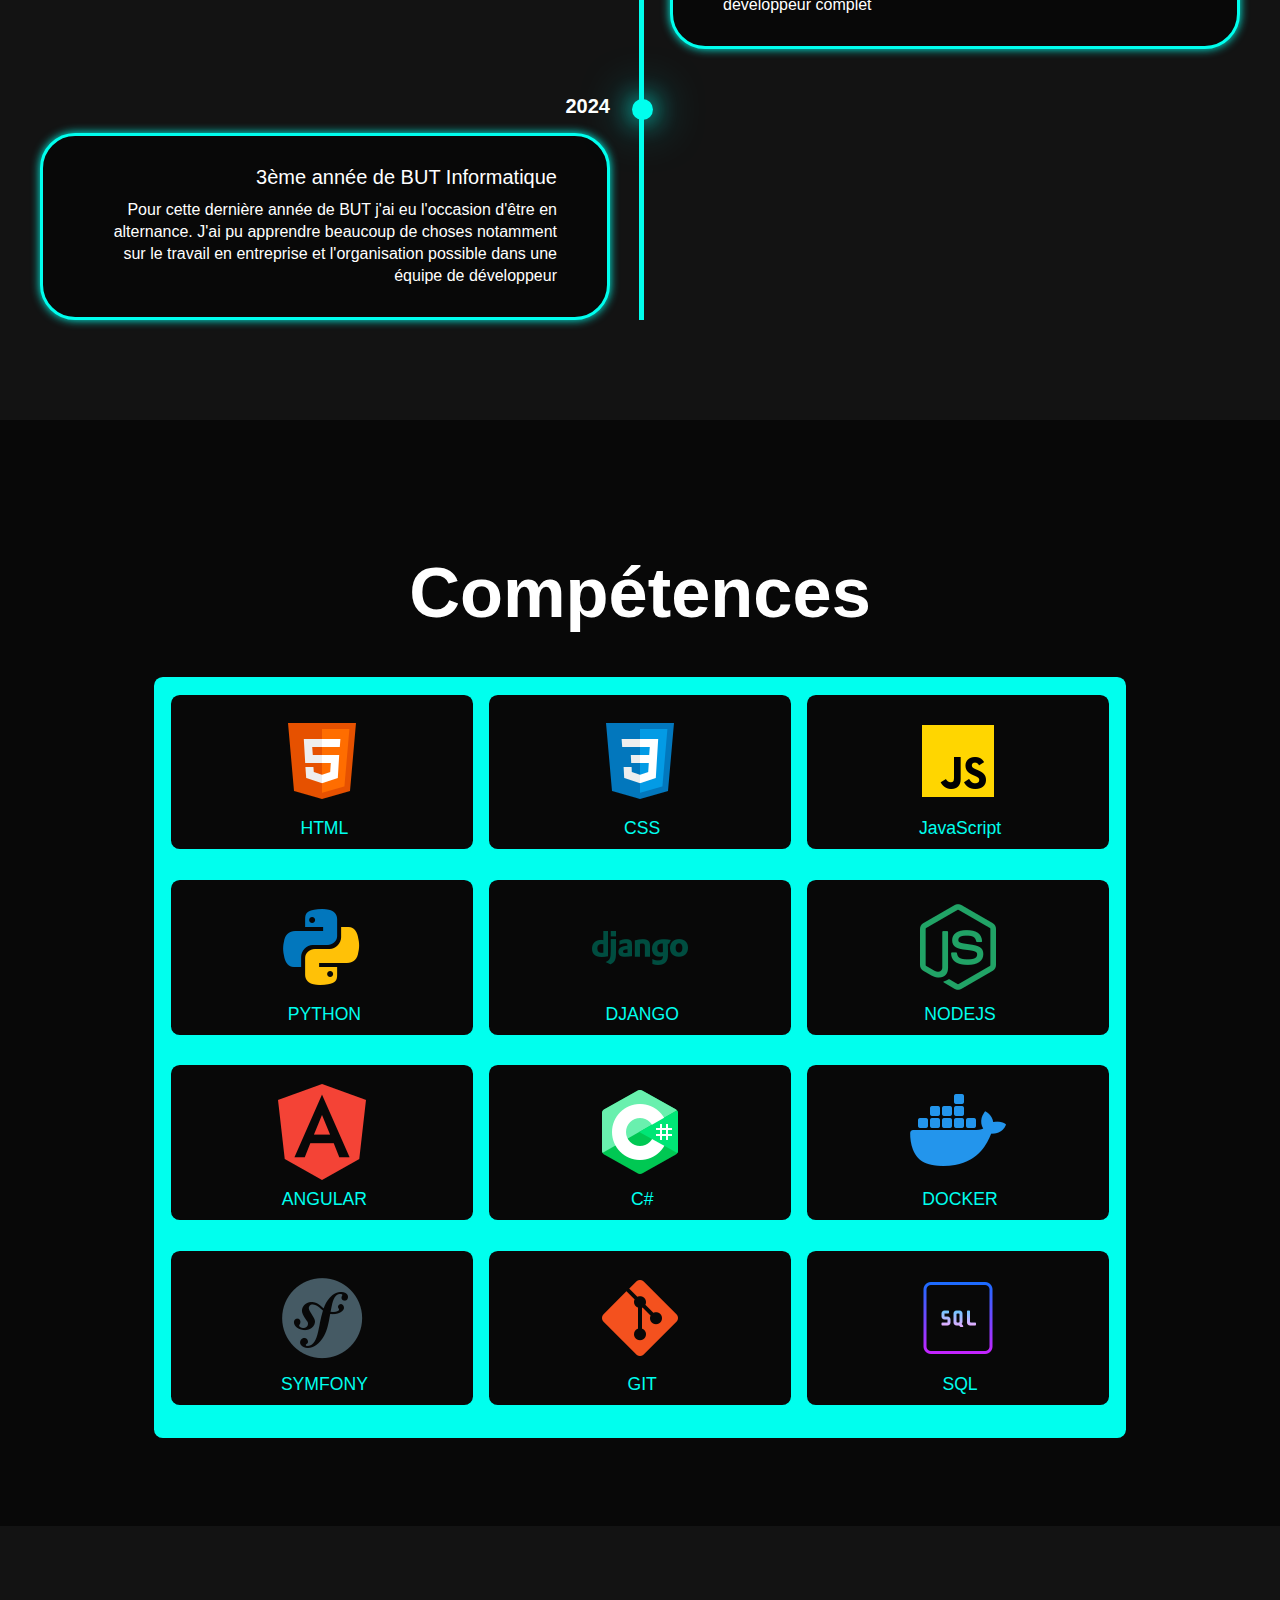
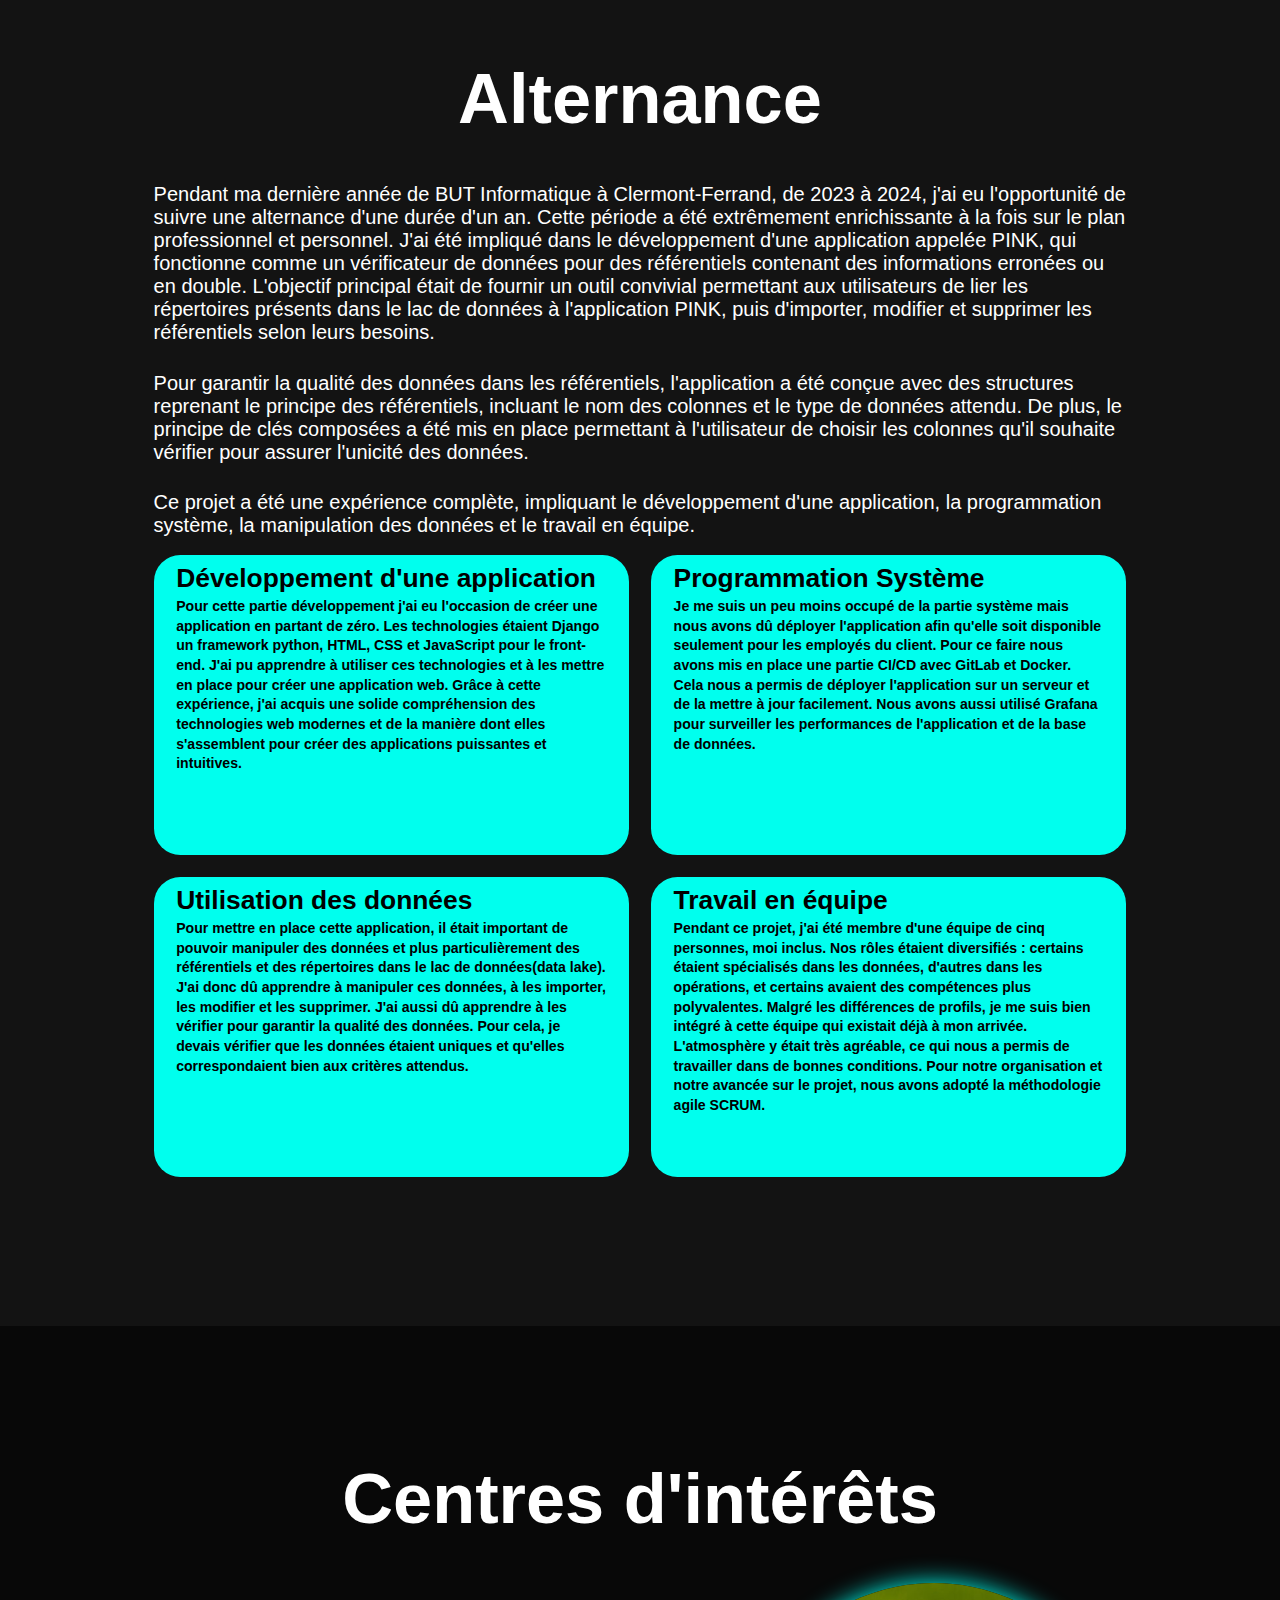
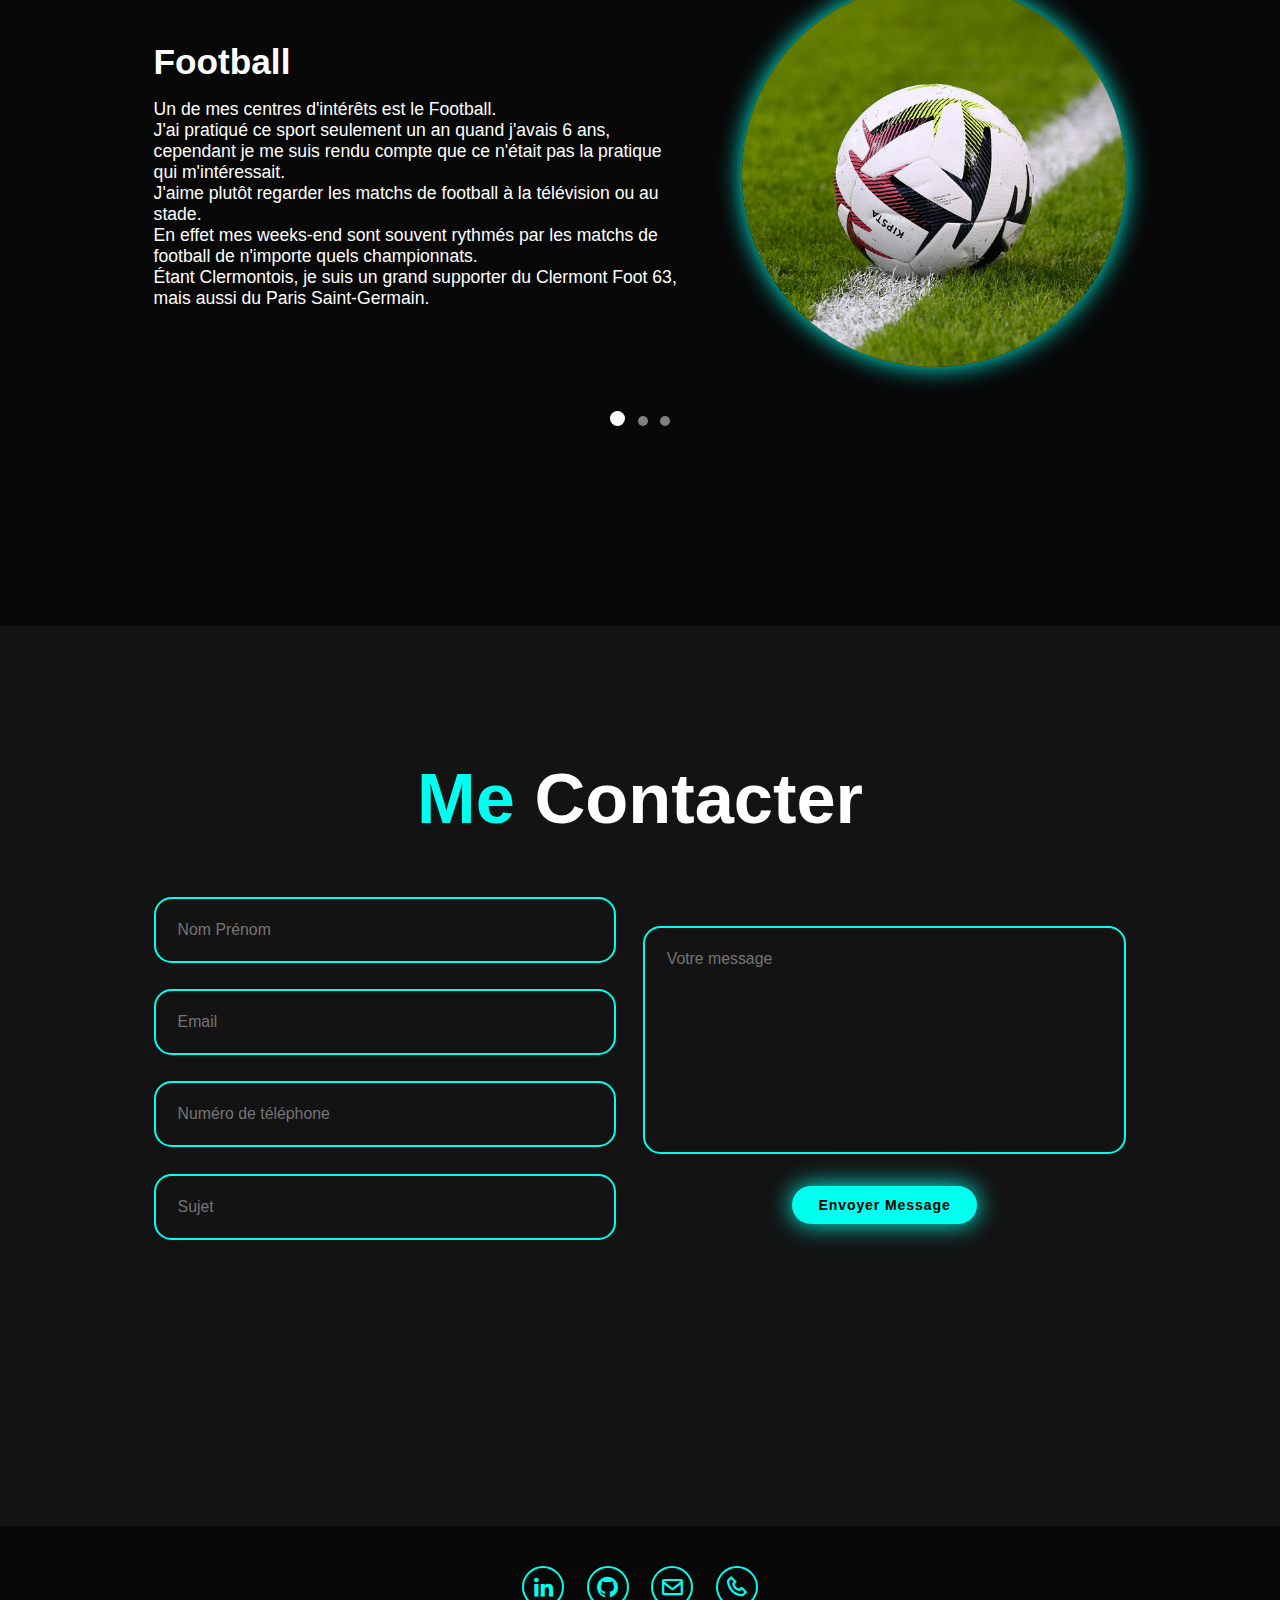
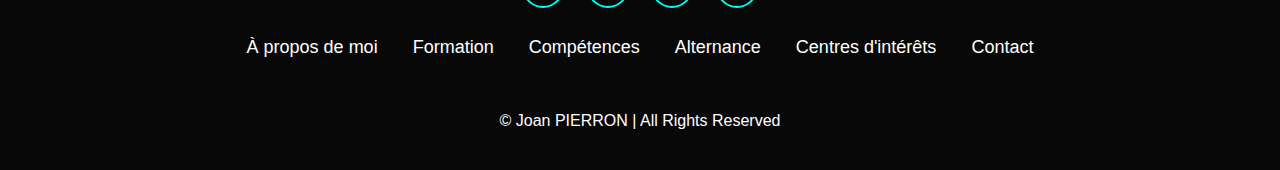
==== commit 5d8514b5: "tel ajustement" ====
--- a/index-fr.html
+++ b/index-fr.html
@@ -18,7 +18,7 @@
             <a href="#home" class="active">Accueil</a>
             <a href="#education">Formation</a>
             <a href="#skills">Compétences</a>
-            <a href="#services">Services</a>
+            <a href="#appritenceship">Alternance</a>
             <a href="#interests">Centres d'intérêts</a>
             <a href="#contact">Contact</a>
             <button id="toggleLanguageEN" class="inactive-lang">EN</button>
@@ -29,7 +29,7 @@
     <section class="home" id="home">
         <div class="home-content">
             <h1>Bonjour, je suis <span>Joan</span></h1>
-            <h3 class="text-animation">I'm a <span></span></h3>
+            <h3 class="text-animation">Je suis <span></span></h3>
             <p>Je suis Joan, en dernière année d'étude en Informatique afin de pouvoir obtenir le diplôme du BUT. J'ai eu l'occasion de développer mes compétences et mes connaissances dans le domaine informatique suite aux projets que j'ai pu réaliser que ce soit scolaire, en stage ou dernièrement en alternance. Au fil du temps et des projets, je me suis plus particulièrement tourné vers le côté web de l'informatique, ainsi qu'aux possibilités d'évolution dans ce domaine. </p>
             <div class="social-icons">
                 <a href="#"><i class='bx bxl-linkedin' ></i></a>
@@ -167,7 +167,7 @@
     </section>
 
 
-    <section class="services" id="services">
+    <section class="appritenceship" id="appritenceship">
         <h2 class="heading">Alternance</h2>
         <p class="context-work-study">Pendant ma dernière année de BUT Informatique à Clermont-Ferrand, de 2023 à 2024, j'ai eu l'opportunité de suivre une alternance d'une durée d'un an. 
             Cette période a été extrêmement enrichissante à la fois sur le plan professionnel et personnel. 
@@ -184,9 +184,9 @@
             Ce projet a été une expérience complète, impliquant le développement d'une application, la programmation système, la manipulation des données et le travail en équipe.
         </p>
 
-        <div class="services-container">
-            <div class="service-box">
-                <div class="service-info">
+        <div class="appritenceship-container">
+            <div class="appritenceship-box">
+                <div class="appritenceship-info">
                     <h4>Développement d'une application</h4>
                     <p>Pour cette partie développement j'ai eu l'occasion de créer une application en partant de zéro. Les technologies étaient Django un framework python,
                         HTML, CSS et JavaScript pour le front-end. J'ai pu apprendre à utiliser ces technologies et à les mettre en place pour créer une application web.
@@ -195,8 +195,8 @@
                 </div>
             </div>
 
-            <div class="service-box">
-                <div class="service-info">
+            <div class="appritenceship-box">
+                <div class="appritenceship-info">
                     <h4>Programmation Système</h4>
                     <p>Je me suis un peu moins occupé de la partie système mais nous avons dû déployer l'application afin qu'elle soit disponible seulement pour les employés du client.
                         Pour ce faire nous avons mis en place une partie CI/CD avec GitLab et Docker. Cela nous a permis de déployer l'application sur un serveur et de la mettre à jour facilement.
@@ -205,8 +205,8 @@
                 </div>
             </div>
 
-            <div class="service-box">
-                <div class="service-info">
+            <div class="appritenceship-box">
+                <div class="appritenceship-info">
                     <h4>Utilisation des données</h4>
                     <p>Pour mettre en place cette application, il était important de pouvoir manipuler des données et plus particulièrement des référentiels et des répertoires dans le lac de données(data lake).
                         J'ai donc dû apprendre à manipuler ces données, à les importer, les modifier et les supprimer. J'ai aussi dû apprendre à les vérifier pour garantir la qualité des données.
@@ -215,8 +215,8 @@
                 </div>
             </div>
 
-            <div class="service-box">
-                <div class="service-info">
+            <div class="appritenceship-box">
+                <div class="appritenceship-info">
                     <h4>Travail en équipe</h4>
                     <p>Pendant ce projet, j'ai été membre d'une équipe de cinq personnes, moi inclus. 
                         Nos rôles étaient diversifiés : certains étaient spécialisés dans les données, d'autres dans les opérations, et certains avaient des compétences plus polyvalentes. 
@@ -300,6 +300,8 @@
         <div class="social">
             <a href="#"><i class='bx bxl-linkedin' ></i></a>
             <a href="#"><i class='bx bxl-github' ></i></a>
+            <a href="mailto:joanpierron14@laposte.net"><i class='bx bx-envelope'></i></a>
+            <a href="tel:+33 6 64 74 83 73"><i class='bx bx-phone'></i></a>
         </div>
         
         <ul class="list">
@@ -307,11 +309,21 @@
                 <a href="#">À propos de moi</a>
             </li>
             <li>
-                <a href="#services">Services</a>
-            </li>
-            <li>
-                <a href="#">Contact</a>
-            </li>
+                <a href="#education">Formation</a>
+            </li>
+            <li>
+                <a href="#skills">Compétences</a>
+            </li>
+            <li>
+                <a href="#appritenceship">Alternance</a>
+            </li>
+            <li>
+                <a href="#interests">Centres d'intérêts</a>
+            </li>
+            <li>
+                <a href="#contact">Contact</a>
+            </li>
+            
         </ul>
         <p class="copyright">
             © Joan PIERRON | All Rights Reserved
--- a/style.css
+++ b/style.css
@@ -127,14 +127,13 @@
     margin-top: 1.5rem;
     line-height: 1;
 }
-.home-img {
-    border-radius: 50%;
-}
 .home-img img {
     position: relative;
     top: 3rem;
     width: 32vw;
     border-radius: 50%;
+    height: auto;
+    aspect-ratio: 1;
     box-shadow: 0 0 25px var(--main-color);
     cursor: pointer;
     transition: 0.4s ease-in-out;
@@ -424,11 +423,11 @@
 }
 
 /* Work-study */
-.services{
+.appritenceship{
     background: var(--second-bg-color);
     color: black;
 }
-.services h2{
+.appritenceship h2{
     margin-bottom: 5rem;
     color: white;
 }
@@ -441,13 +440,13 @@
     font-weight: 500;
     margin-bottom: 2rem;
 }
-.services-container{
+.appritenceship-container{
     display: grid;
     grid-template-columns: repeat(2,1fr);
     align-items: center;
     gap: 2.5rem;
 }
-.service-box{
+.appritenceship-box{
     background-color: var(--main-color);
     height: 300px;
     border-radius: 3rem;
@@ -455,13 +454,13 @@
     cursor: pointer;
     transition: 0.4s ease-in-out;
 }
-.service-box:hover{
+.appritenceship-box:hover{
     background: white;
     color: black;
     border: 5px solid var(--main-color);
     transform: scale(1.03);
 }
-.service-box .service-info{
+.appritenceship-box .appritenceship-info{
     display: flex;
     flex-direction: column;
     text-align: left;
@@ -470,15 +469,14 @@
     align-items: baseline;
     padding: 2rem 5rem;
 }
-.service-box h4{
+.appritenceship-box h4{
     font-size: 3rem;
     font-weight: 800;
-    line-height: 2;
-}
-.service-info p{
+    line-height: 1.5;
+}
+.appritenceship-info p{
     font-size: 1.6rem;
     font-weight: 600;
-    max-height: 100px;
     line-height: 1.7;
     margin: auto;
 }
@@ -512,7 +510,9 @@
 }
 .interests-box img {
     position: relative;
-    height: 40vh;
+    height: auto;
+    aspect-ratio: 1;
+    object-fit: cover;
     width: 30vw;
     border-radius: 50%;
     box-shadow: 0 0 25px var(--main-color);
@@ -647,7 +647,7 @@
 }
 
 @media(max-width:1450px){
-    .service-box .service-info {
+    .appritenceship-box .appritenceship-info {
         padding: 0rem 2rem;
     }
     .skills .container .row {
@@ -656,13 +656,19 @@
         flex-wrap: wrap;
         gap: 1.8rem;
     }
+    .appritenceship-info p {
+        line-height: 1.4;
+    }
+    .appritenceship-box h4 {
+        line-height: 1.4;
+    }
 }
 
 @media(max-width:1285px){
     html{
         font-size: 55%;
     }
-    .services-container{
+    .appritenceship-container{
         padding-bottom: 7rem;
         grid-template-columns: repeat(2,1fr);
     }
@@ -688,7 +694,7 @@
     .timeline-dot{
         left: 0;
     }
-    .services{
+    .appritenceship{
         padding-bottom: 7rem;
     }
     .contact form{
@@ -738,22 +744,19 @@
         margin: 0 auto;
     }
     .home-img img{
-        width: 56vw;
-    }
-    .services h2{
+        width: 40vw;
+    }
+    .appritenceship h2{
         margin-bottom: 3rem;
     }
-    .services-container{
+    .appritenceship-container{
         grid-template-columns: repeat(1,1fr);
     }
     .context-work-study{
         font-size: 15px;
     }
-    .service-box .service-info {
-        padding: 0rem 2rem;
-    }
-    .service-box {
-        height: 300px;
+    .appritenceship-box .appritenceship-info {
+        padding: 1rem 1rem;
     }
     .skills .container .bar {
         padding: 2px;
@@ -771,7 +774,9 @@
         text-align: center;
         margin: 5rem 0;
     }
-    
+    .interests-box {
+        flex-direction: column;
+    }
     .interests-text h4{
         font-size: 2rem;
         font-weight: 600;
@@ -780,9 +785,12 @@
         font-size: 1.6rem;
         font-weight: 400;
     }
-    .interests-box img {
-        height: 20vh;
-        width: 30vw;
+    .appritenceship-box h4 {
+        font-size: 2rem;
+    }
+    .appritenceship-info p {
+        margin-top: 1rem;
+        font-size: 1.5rem;
     }
     
 }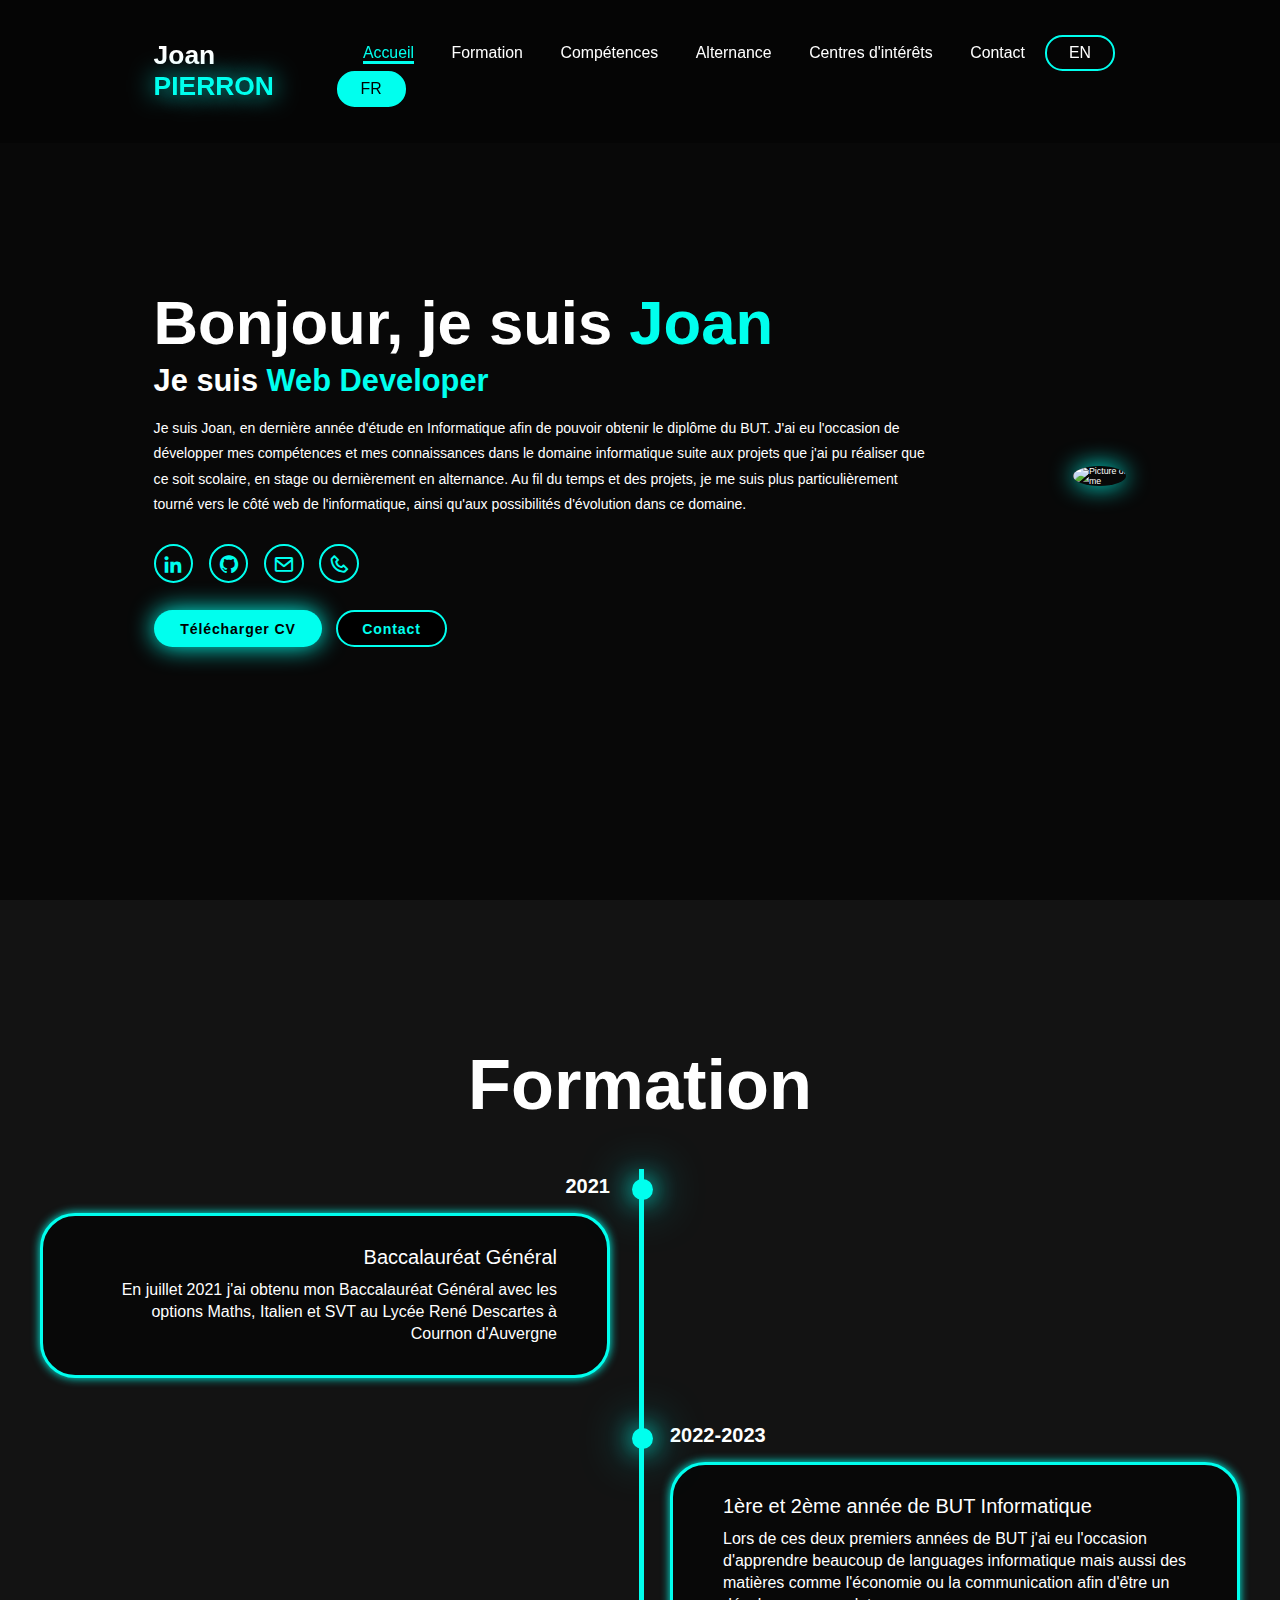
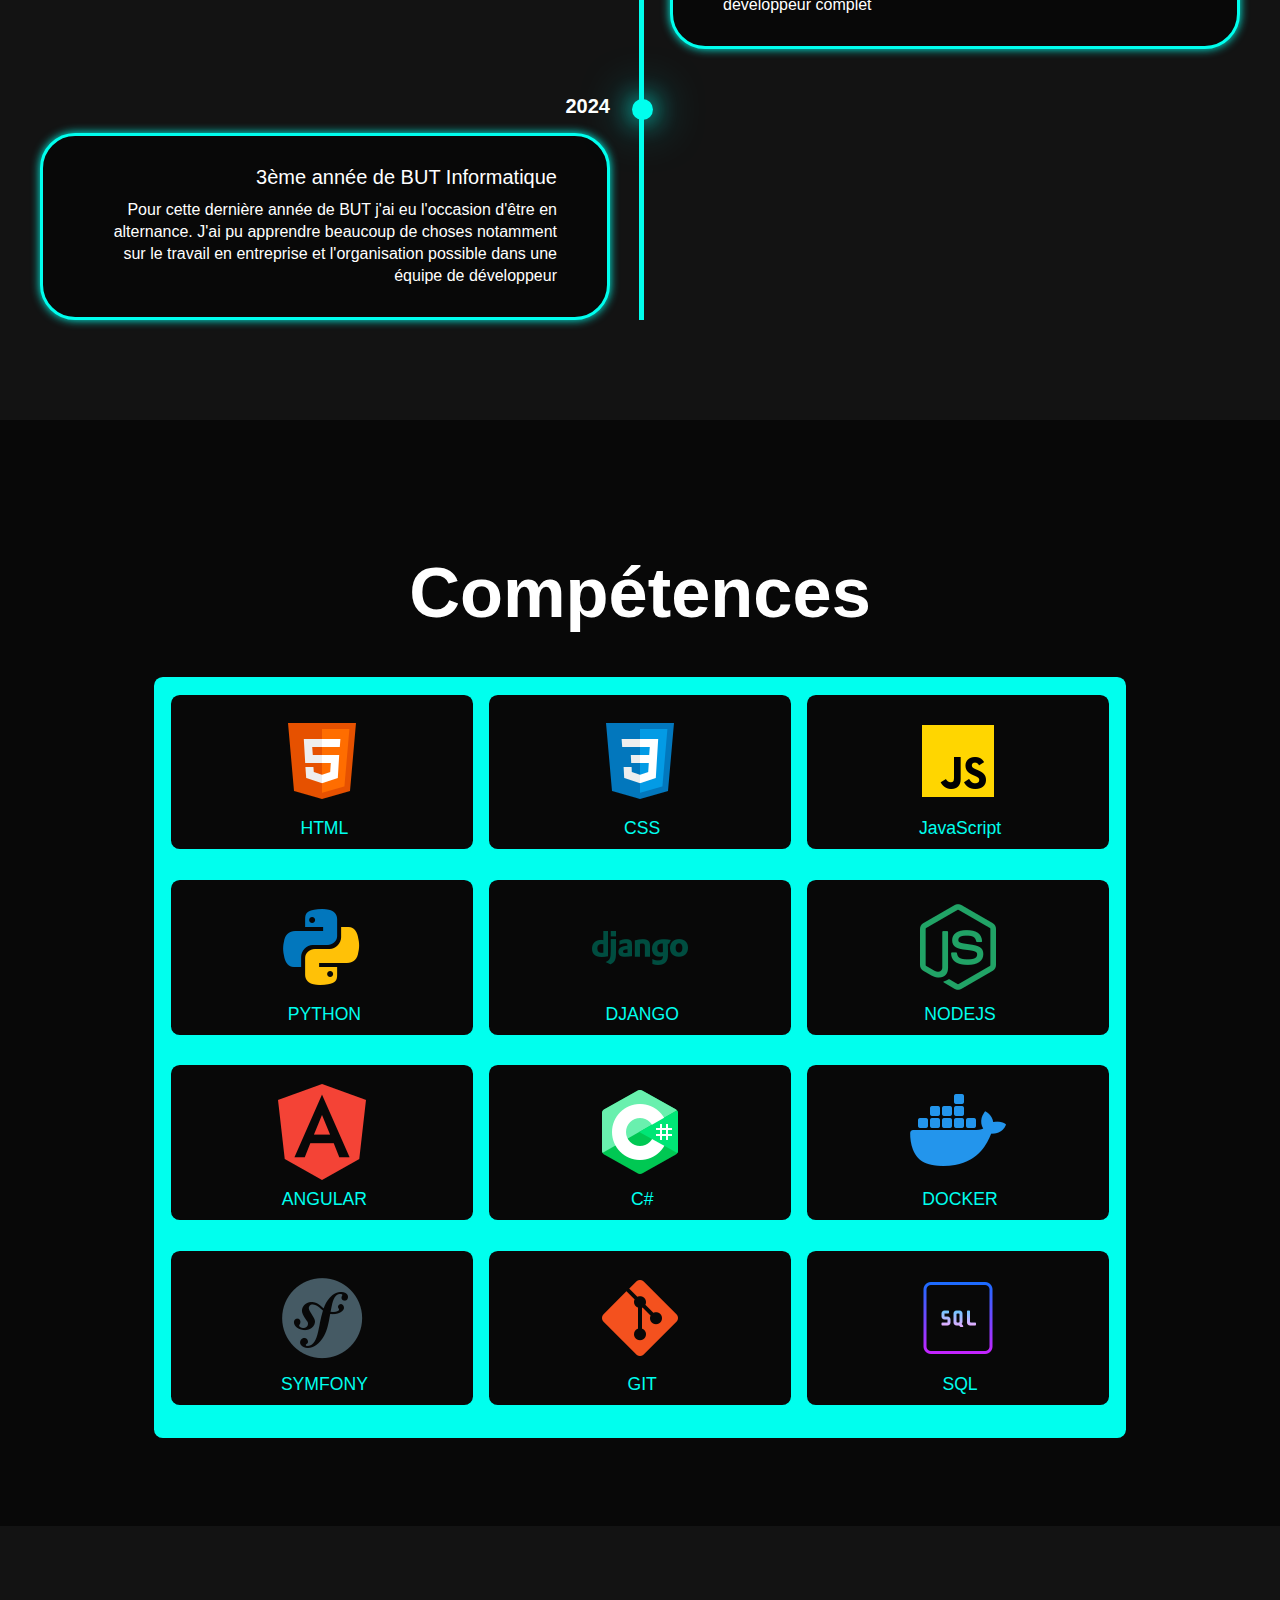
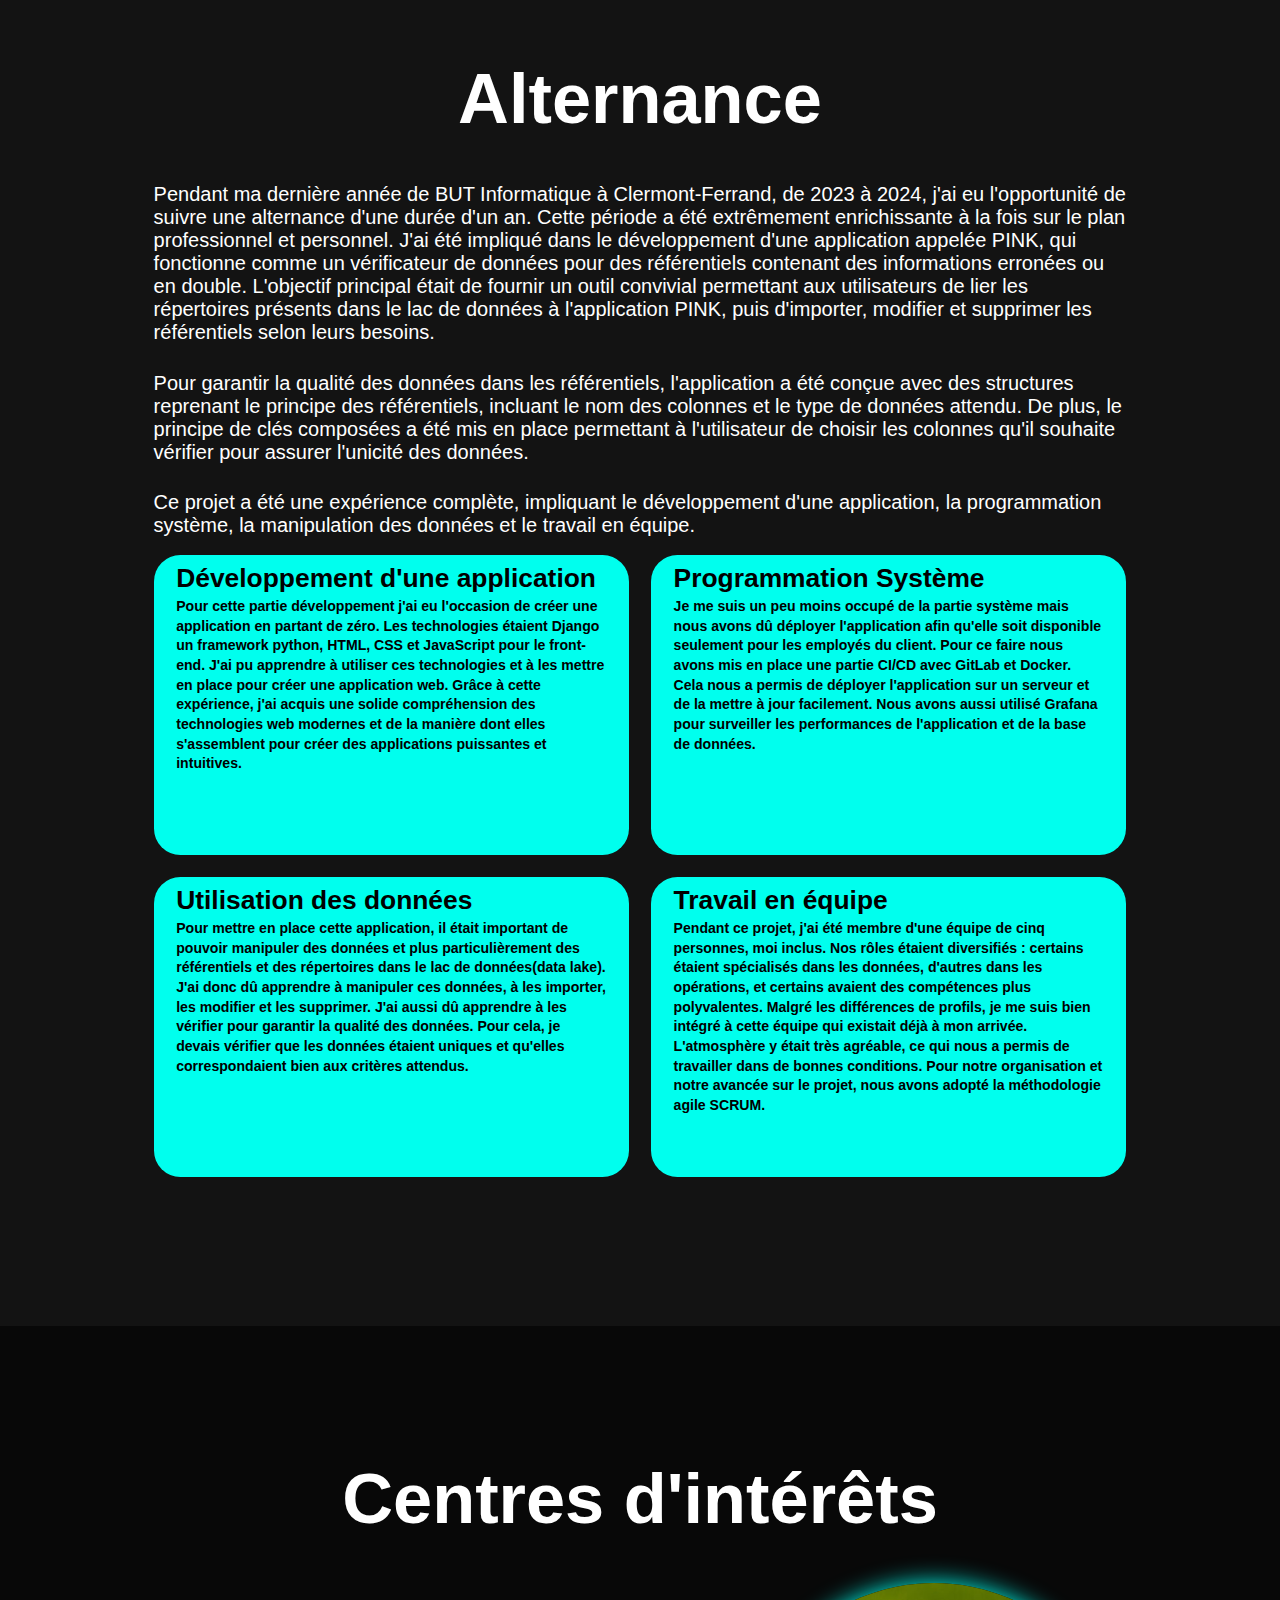
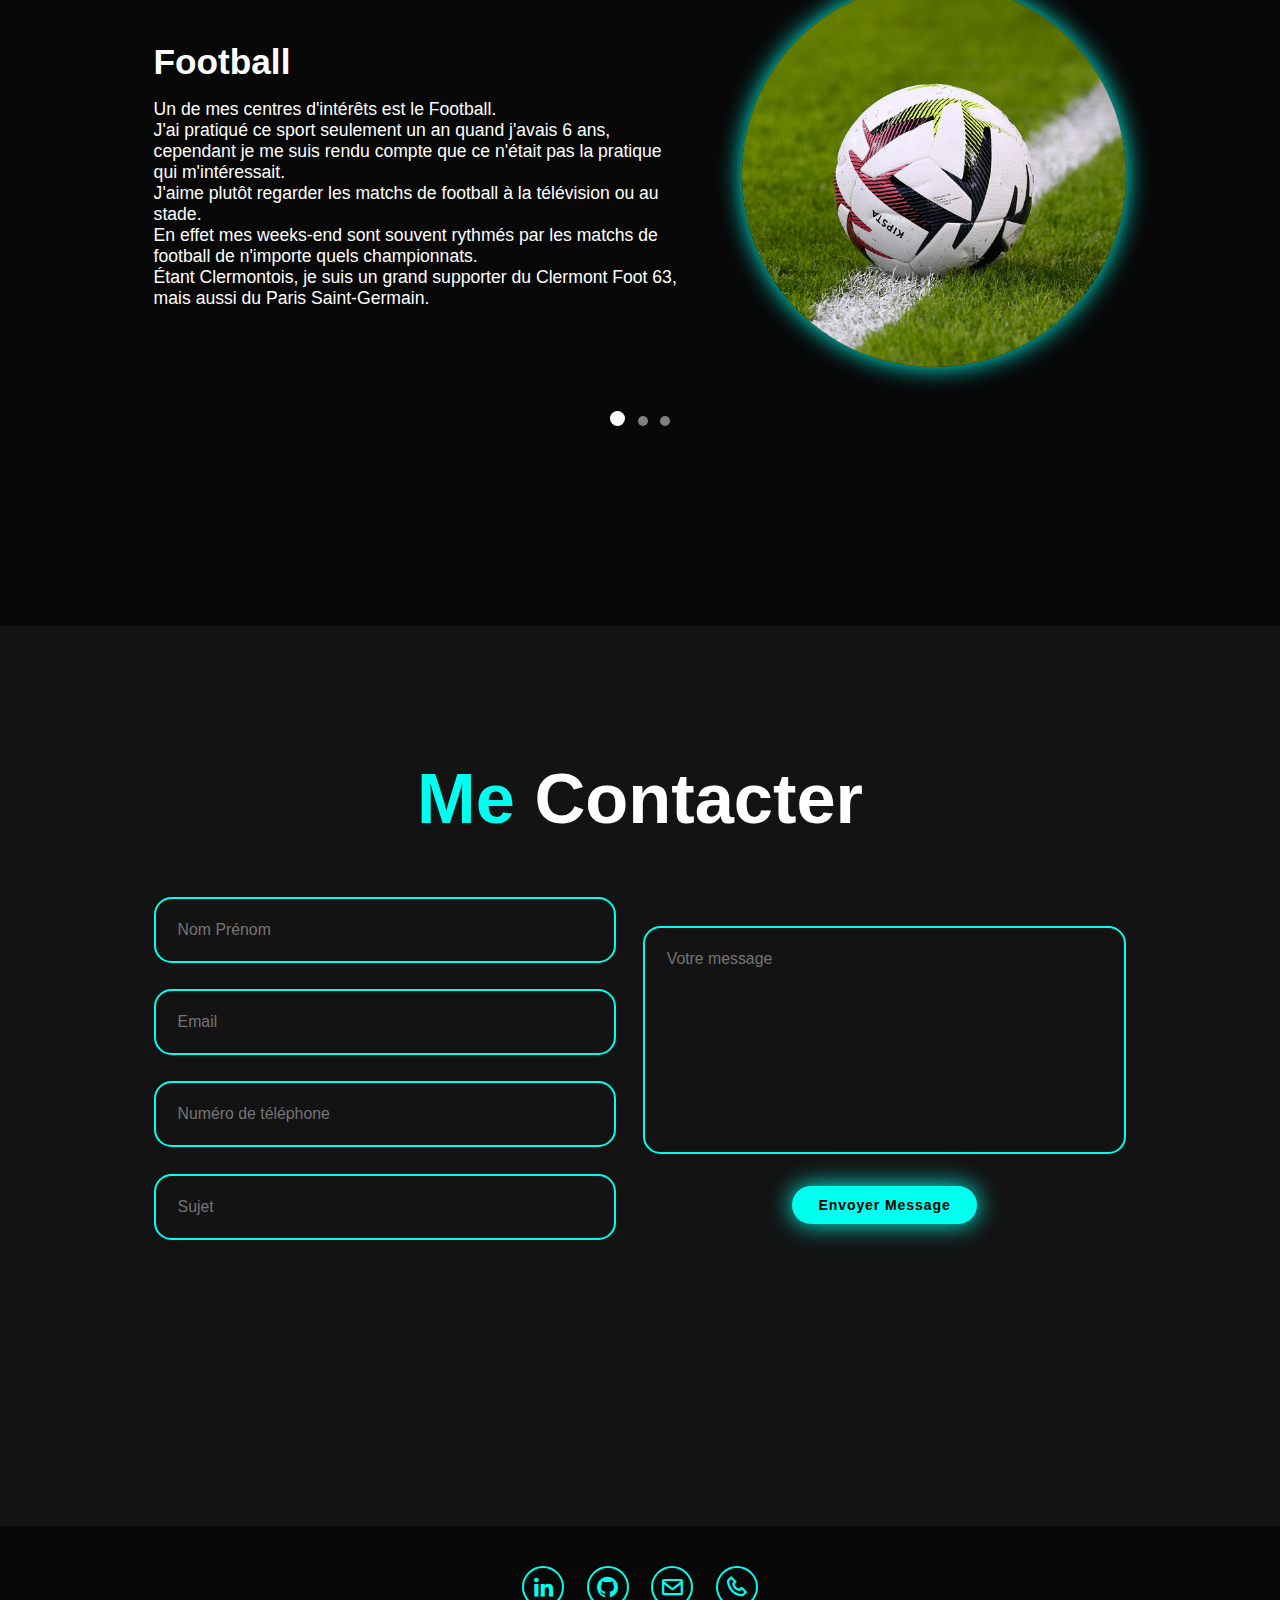
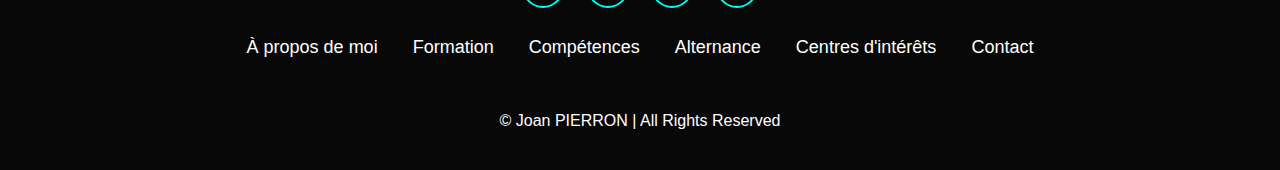
==== commit f850f3ea: "english part" ====
--- a/index-fr.html
+++ b/index-fr.html
@@ -18,7 +18,7 @@
             <a href="#home" class="active">Accueil</a>
             <a href="#education">Formation</a>
             <a href="#skills">Compétences</a>
-            <a href="#appritenceship">Alternance</a>
+            <a href="#Apprenticeship">Alternance</a>
             <a href="#interests">Centres d'intérêts</a>
             <a href="#contact">Contact</a>
             <button id="toggleLanguageEN" class="inactive-lang">EN</button>
@@ -32,8 +32,8 @@
             <h3 class="text-animation">Je suis <span></span></h3>
             <p>Je suis Joan, en dernière année d'étude en Informatique afin de pouvoir obtenir le diplôme du BUT. J'ai eu l'occasion de développer mes compétences et mes connaissances dans le domaine informatique suite aux projets que j'ai pu réaliser que ce soit scolaire, en stage ou dernièrement en alternance. Au fil du temps et des projets, je me suis plus particulièrement tourné vers le côté web de l'informatique, ainsi qu'aux possibilités d'évolution dans ce domaine. </p>
             <div class="social-icons">
-                <a href="#"><i class='bx bxl-linkedin' ></i></a>
-                <a href="#"><i class='bx bxl-github' ></i></a>
+                <a href="https://www.linkedin.com/in/joan-pierron-1a143720a/" target="_blank"><i class='bx bxl-linkedin' ></i></a>
+                <a href="https://github.com/JoanPierron" target="_blank"><i class='bx bxl-github' ></i></a>
                 <a href="mailto:joanpierron14@laposte.net"><i class='bx bx-envelope'></i></a>
                 <a href="tel:+33 6 64 74 83 73"><i class='bx bx-phone'></i></a>
 
@@ -41,11 +41,11 @@
 
             <div class="btn-group">
                 <a href="CV.pdf" class="btn" download="PIERRON_CV">Télécharger CV</a>
-                <a href="#Contact" class="btn">Contact</a>
+                <a href="#contact" class="btn">Contact</a>
             </div>
         </div>
             <div class="home-img">
-                <img src="moi2.png" alt="">
+                <img src="moi2.png" alt="Picture of me">
             </div>
     </section>
 
@@ -167,7 +167,7 @@
     </section>
 
 
-    <section class="appritenceship" id="appritenceship">
+    <section class="Apprenticeship" id="Apprenticeship">
         <h2 class="heading">Alternance</h2>
         <p class="context-work-study">Pendant ma dernière année de BUT Informatique à Clermont-Ferrand, de 2023 à 2024, j'ai eu l'opportunité de suivre une alternance d'une durée d'un an. 
             Cette période a été extrêmement enrichissante à la fois sur le plan professionnel et personnel. 
@@ -184,9 +184,9 @@
             Ce projet a été une expérience complète, impliquant le développement d'une application, la programmation système, la manipulation des données et le travail en équipe.
         </p>
 
-        <div class="appritenceship-container">
-            <div class="appritenceship-box">
-                <div class="appritenceship-info">
+        <div class="Apprenticeship-container">
+            <div class="Apprenticeship-box">
+                <div class="Apprenticeship-info">
                     <h4>Développement d'une application</h4>
                     <p>Pour cette partie développement j'ai eu l'occasion de créer une application en partant de zéro. Les technologies étaient Django un framework python,
                         HTML, CSS et JavaScript pour le front-end. J'ai pu apprendre à utiliser ces technologies et à les mettre en place pour créer une application web.
@@ -195,8 +195,8 @@
                 </div>
             </div>
 
-            <div class="appritenceship-box">
-                <div class="appritenceship-info">
+            <div class="Apprenticeship-box">
+                <div class="Apprenticeship-info">
                     <h4>Programmation Système</h4>
                     <p>Je me suis un peu moins occupé de la partie système mais nous avons dû déployer l'application afin qu'elle soit disponible seulement pour les employés du client.
                         Pour ce faire nous avons mis en place une partie CI/CD avec GitLab et Docker. Cela nous a permis de déployer l'application sur un serveur et de la mettre à jour facilement.
@@ -205,8 +205,8 @@
                 </div>
             </div>
 
-            <div class="appritenceship-box">
-                <div class="appritenceship-info">
+            <div class="Apprenticeship-box">
+                <div class="Apprenticeship-info">
                     <h4>Utilisation des données</h4>
                     <p>Pour mettre en place cette application, il était important de pouvoir manipuler des données et plus particulièrement des référentiels et des répertoires dans le lac de données(data lake).
                         J'ai donc dû apprendre à manipuler ces données, à les importer, les modifier et les supprimer. J'ai aussi dû apprendre à les vérifier pour garantir la qualité des données.
@@ -215,8 +215,8 @@
                 </div>
             </div>
 
-            <div class="appritenceship-box">
-                <div class="appritenceship-info">
+            <div class="Apprenticeship-box">
+                <div class="Apprenticeship-info">
                     <h4>Travail en équipe</h4>
                     <p>Pendant ce projet, j'ai été membre d'une équipe de cinq personnes, moi inclus. 
                         Nos rôles étaient diversifiés : certains étaient spécialisés dans les données, d'autres dans les opérations, et certains avaient des compétences plus polyvalentes. 
@@ -298,8 +298,8 @@
 
     <footer class="footer">
         <div class="social">
-            <a href="#"><i class='bx bxl-linkedin' ></i></a>
-            <a href="#"><i class='bx bxl-github' ></i></a>
+            <a href="https://www.linkedin.com/in/joan-pierron-1a143720a/" target="_blank" ><i class='bx bxl-linkedin' ></i></a>
+            <a href="https://github.com/JoanPierron" target="_blank"><i class='bx bxl-github' ></i></a>
             <a href="mailto:joanpierron14@laposte.net"><i class='bx bx-envelope'></i></a>
             <a href="tel:+33 6 64 74 83 73"><i class='bx bx-phone'></i></a>
         </div>
@@ -315,7 +315,7 @@
                 <a href="#skills">Compétences</a>
             </li>
             <li>
-                <a href="#appritenceship">Alternance</a>
+                <a href="#Apprenticeship">Alternance</a>
             </li>
             <li>
                 <a href="#interests">Centres d'intérêts</a>
--- a/style.css
+++ b/style.css
@@ -145,7 +145,7 @@
                 0 0 100px var(--main-color);
 }
 .home-content p {
-    font-size: 1.5rem;
+    font-size: 1.6rem;
     font-weight: 500;
     line-height: 1.8;
     max-width: 1000px;
@@ -423,11 +423,11 @@
 }
 
 /* Work-study */
-.appritenceship{
+.Apprenticeship{
     background: var(--second-bg-color);
     color: black;
 }
-.appritenceship h2{
+.Apprenticeship h2{
     margin-bottom: 5rem;
     color: white;
 }
@@ -440,13 +440,13 @@
     font-weight: 500;
     margin-bottom: 2rem;
 }
-.appritenceship-container{
+.Apprenticeship-container{
     display: grid;
     grid-template-columns: repeat(2,1fr);
     align-items: center;
     gap: 2.5rem;
 }
-.appritenceship-box{
+.Apprenticeship-box{
     background-color: var(--main-color);
     height: 300px;
     border-radius: 3rem;
@@ -454,13 +454,13 @@
     cursor: pointer;
     transition: 0.4s ease-in-out;
 }
-.appritenceship-box:hover{
+.Apprenticeship-box:hover{
     background: white;
     color: black;
     border: 5px solid var(--main-color);
     transform: scale(1.03);
 }
-.appritenceship-box .appritenceship-info{
+.Apprenticeship-box .Apprenticeship-info{
     display: flex;
     flex-direction: column;
     text-align: left;
@@ -469,12 +469,12 @@
     align-items: baseline;
     padding: 2rem 5rem;
 }
-.appritenceship-box h4{
+.Apprenticeship-box h4{
     font-size: 3rem;
     font-weight: 800;
     line-height: 1.5;
 }
-.appritenceship-info p{
+.Apprenticeship-info p{
     font-size: 1.6rem;
     font-weight: 600;
     line-height: 1.7;
@@ -647,7 +647,7 @@
 }
 
 @media(max-width:1450px){
-    .appritenceship-box .appritenceship-info {
+    .Apprenticeship-box .Apprenticeship-info {
         padding: 0rem 2rem;
     }
     .skills .container .row {
@@ -656,10 +656,10 @@
         flex-wrap: wrap;
         gap: 1.8rem;
     }
-    .appritenceship-info p {
+    .Apprenticeship-info p {
         line-height: 1.4;
     }
-    .appritenceship-box h4 {
+    .Apprenticeship-box h4 {
         line-height: 1.4;
     }
 }
@@ -668,7 +668,7 @@
     html{
         font-size: 55%;
     }
-    .appritenceship-container{
+    .Apprenticeship-container{
         padding-bottom: 7rem;
         grid-template-columns: repeat(2,1fr);
     }
@@ -694,7 +694,7 @@
     .timeline-dot{
         left: 0;
     }
-    .appritenceship{
+    .Apprenticeship{
         padding-bottom: 7rem;
     }
     .contact form{
@@ -746,16 +746,16 @@
     .home-img img{
         width: 40vw;
     }
-    .appritenceship h2{
+    .Apprenticeship h2{
         margin-bottom: 3rem;
     }
-    .appritenceship-container{
+    .Apprenticeship-container{
         grid-template-columns: repeat(1,1fr);
     }
     .context-work-study{
         font-size: 15px;
     }
-    .appritenceship-box .appritenceship-info {
+    .Apprenticeship-box .Apprenticeship-info {
         padding: 1rem 1rem;
     }
     .skills .container .bar {
@@ -778,19 +778,19 @@
         flex-direction: column;
     }
     .interests-text h4{
-        font-size: 2rem;
+        font-size: 2.4rem;
         font-weight: 600;
     }
     .interests-text p{
+        font-size: 1.8rem;
+        font-weight: 400;
+    }
+    .Apprenticeship-box h4 {
+        font-size: 2.2rem;
+    }
+    .Apprenticeship-info p {
+        margin-top: 1rem;
         font-size: 1.6rem;
-        font-weight: 400;
-    }
-    .appritenceship-box h4 {
-        font-size: 2rem;
-    }
-    .appritenceship-info p {
-        margin-top: 1rem;
-        font-size: 1.5rem;
     }
     
 }